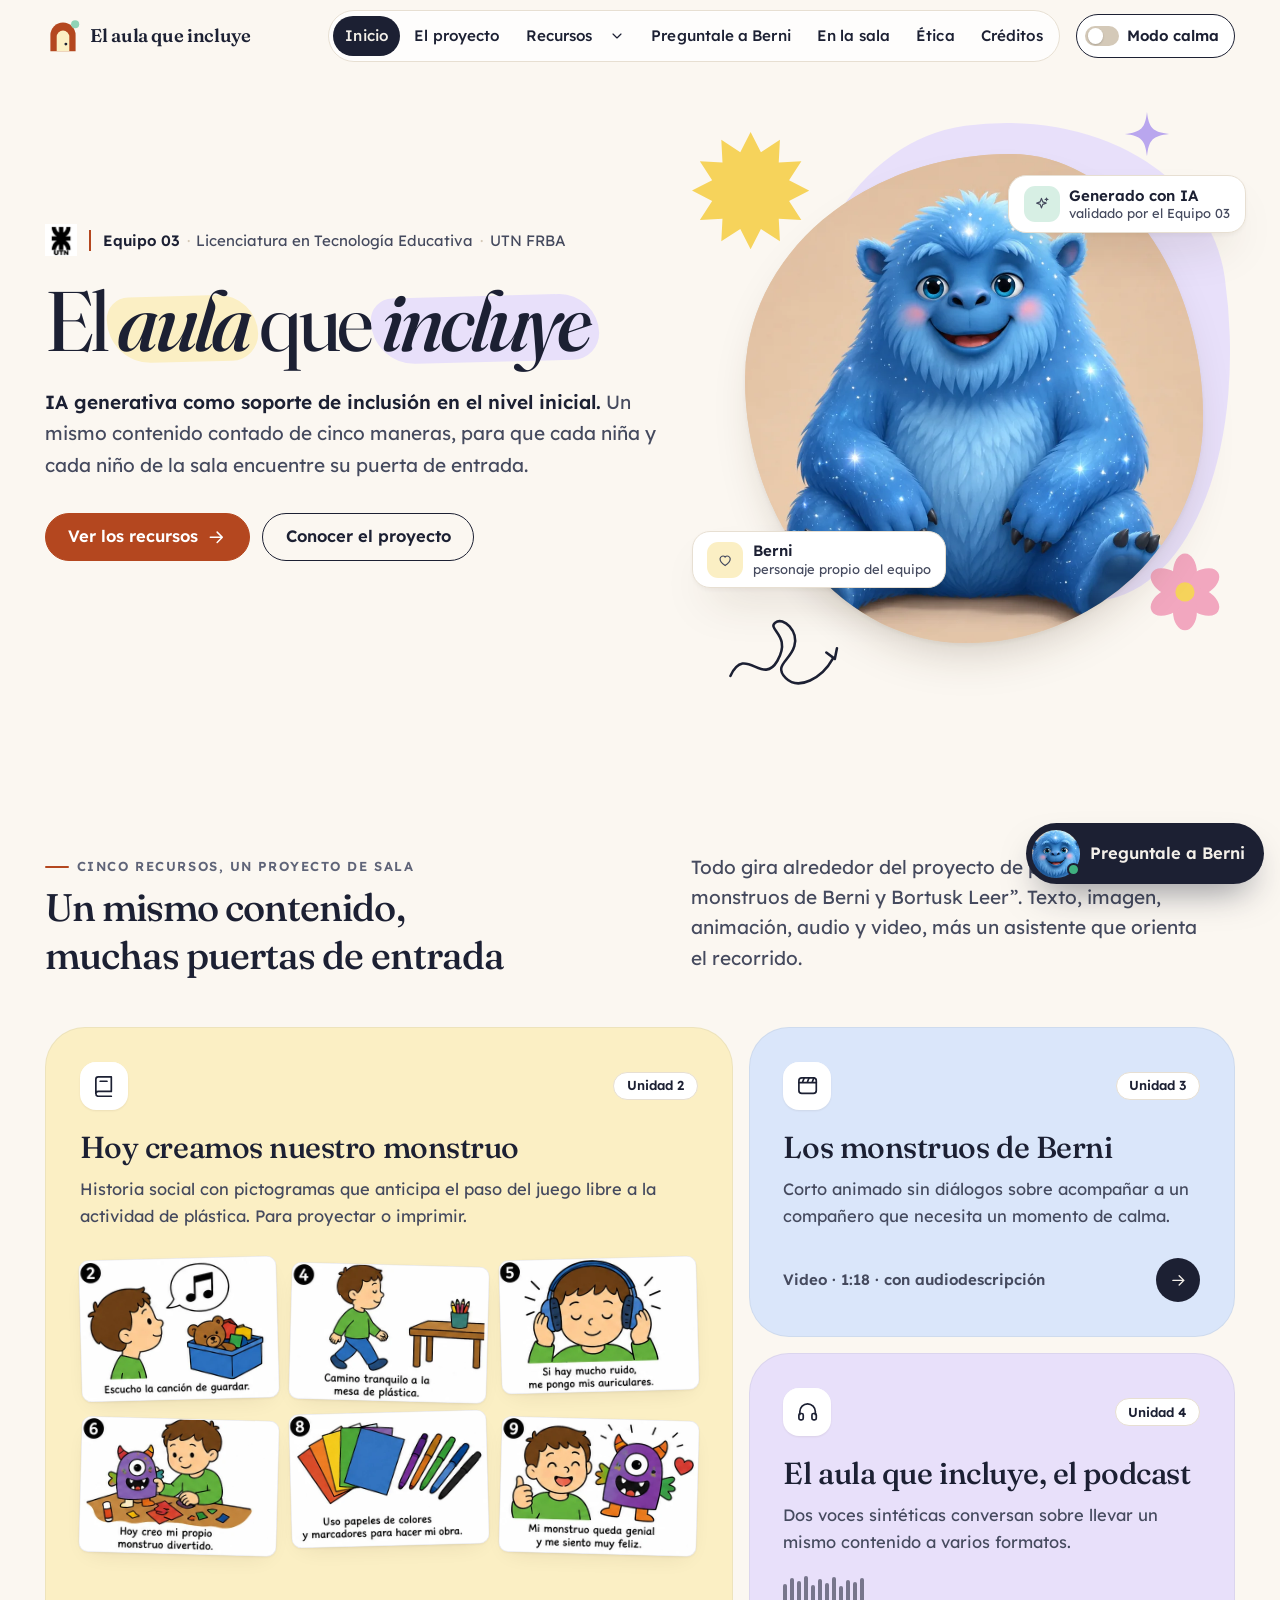
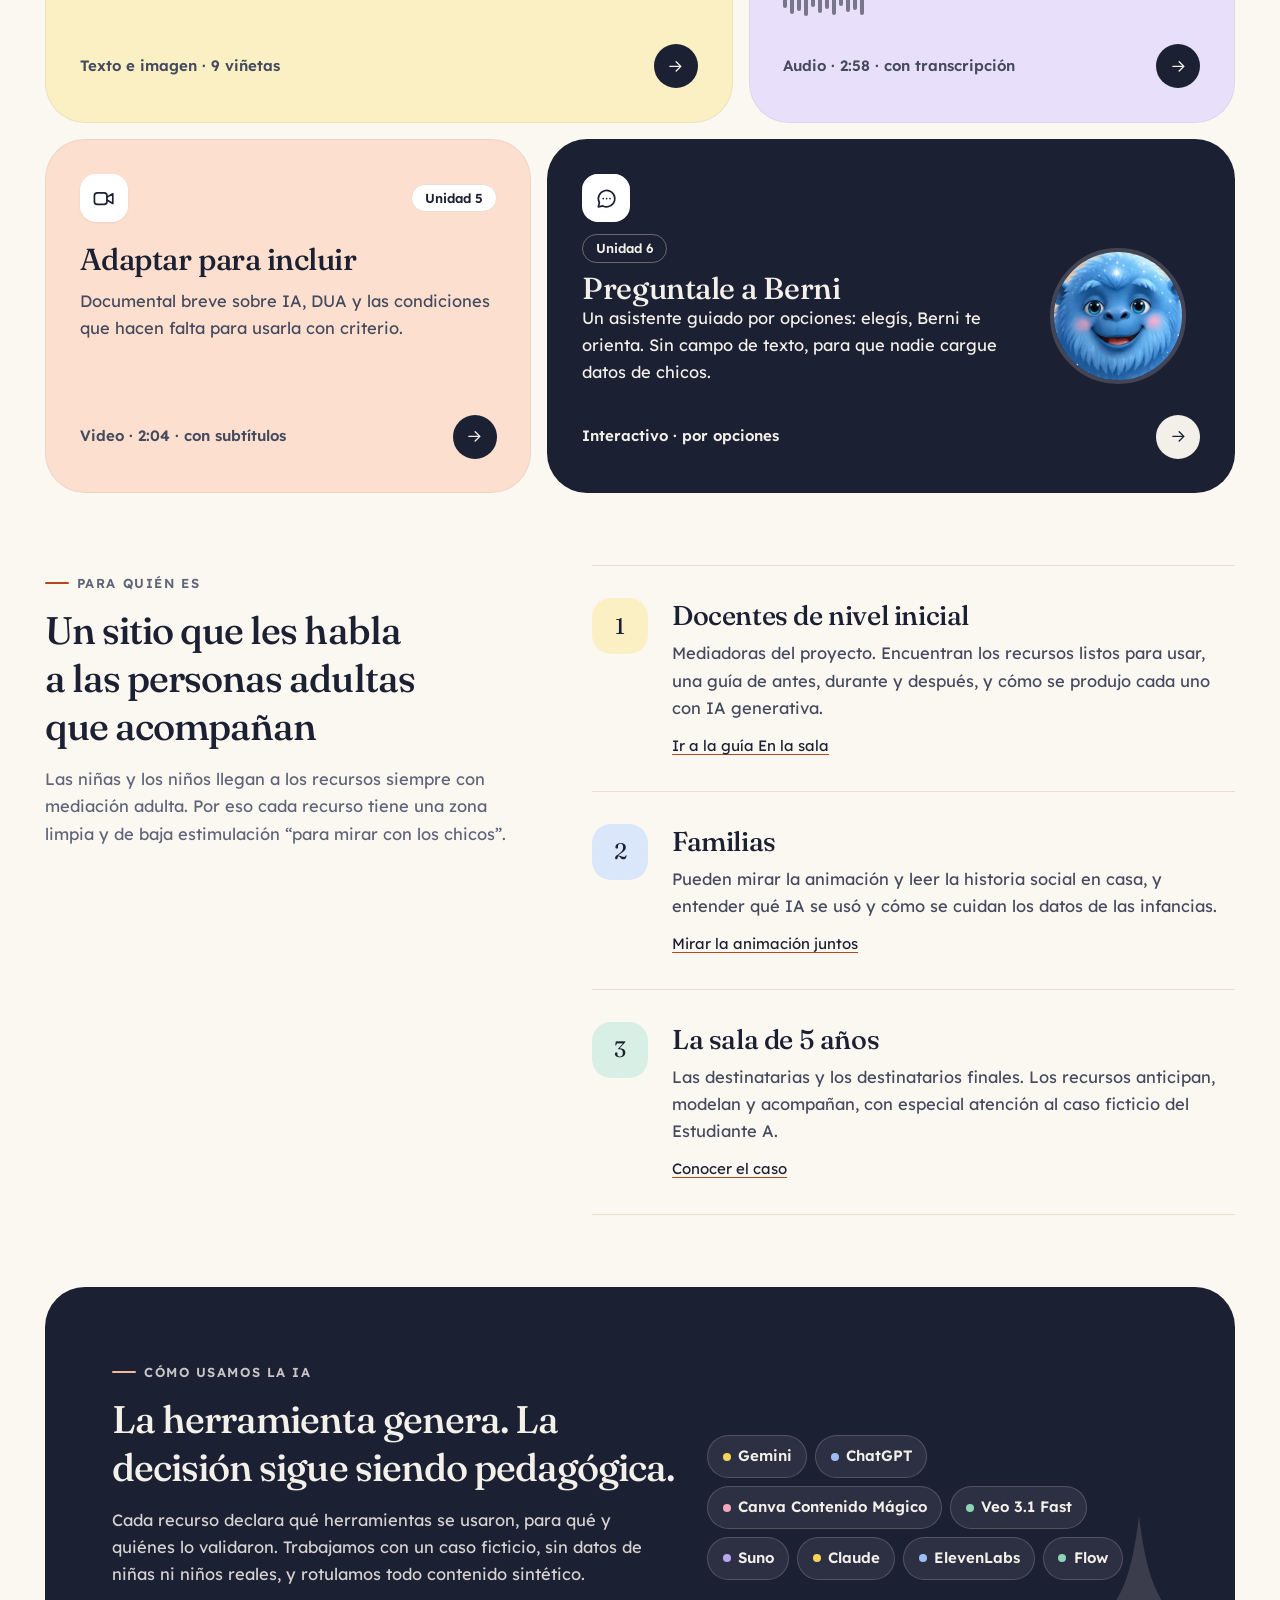
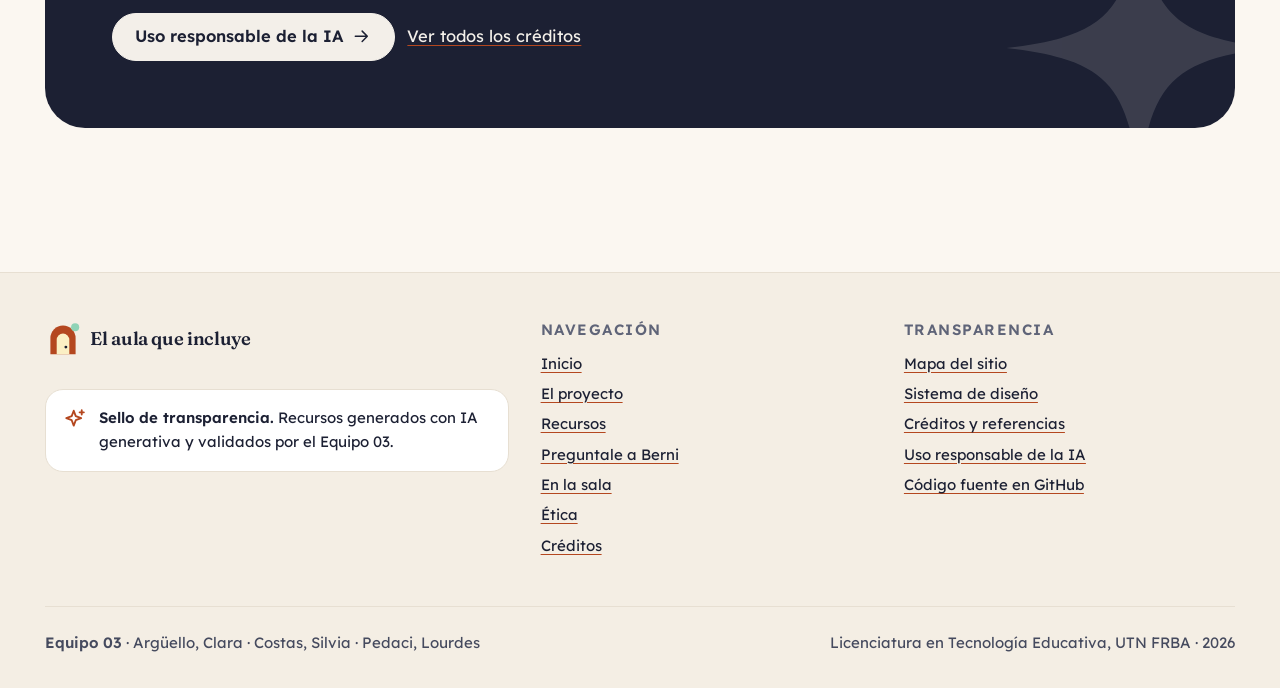
==== index.html @ 063b063f "Textos a todo el ancho y hover unificado en Recursos - Quita los anchos máximos de párrafos, encabez" ====
<!doctype html>
<html lang="es-AR" data-root="">
<head>
<meta charset="utf-8">
<meta name="viewport" content="width=device-width, initial-scale=1">
<title>El aula que incluye · IA generativa como soporte de inclusión en el nivel inicial</title>
<meta name="description" content="Recursos accesibles para una sala de 5 años, creados con IA generativa y validados por docentes: historia social con pictogramas, animación, podcast, video y un asistente guiado.">
<link rel="canonical" href="https://lpedaci.github.io/iag-tif/">
<meta name="theme-color" content="#FBF7F1">
<meta property="og:type" content="website">
<meta property="og:locale" content="es_AR">
<meta property="og:site_name" content="El aula que incluye">
<meta property="og:title" content="El aula que incluye · IA generativa como soporte de inclusión en el nivel inicial">
<meta property="og:description" content="Recursos accesibles para una sala de 5 años, creados con IA generativa y validados por docentes: historia social con pictogramas, animación, podcast, video y un asistente guiado.">
<meta property="og:url" content="https://lpedaci.github.io/iag-tif/">
<meta property="og:image" content="https://lpedaci.github.io/iag-tif/assets/img/og/og-el-aula-que-incluye.jpg">
<meta property="og:image:width" content="1200">
<meta property="og:image:height" content="630">
<meta property="og:image:alt" content="Berni, un monstruo azul y peludo con destellos blancos, sentado y sonriendo sobre un fondo beige.">
<meta name="twitter:card" content="summary_large_image">
<link rel="icon" href="favicon.ico" sizes="any">
<link rel="icon" type="image/png" sizes="32x32" href="assets/img/favicon-32.png">
<link rel="apple-touch-icon" href="assets/img/apple-touch-icon.png">
<link rel="preconnect" href="https://fonts.googleapis.com">
<link rel="preconnect" href="https://fonts.gstatic.com" crossorigin>
<link rel="stylesheet" href="https://fonts.googleapis.com/css2?family=Lexend:wght@300..700&amp;family=Fraunces:ital,opsz,wght@0,9..144,300..700;1,9..144,300..700&amp;display=swap">
<link rel="stylesheet" href="assets/css/tokens.css?v=20261027m">
<link rel="stylesheet" href="assets/css/base.css?v=20261027m">
<link rel="stylesheet" href="assets/css/components.css?v=20261027m">
<script src="assets/js/calma.js?v=20261027m"></script>
<script src="assets/js/main.js?v=20261027m" defer></script>

<script src="assets/js/chatbot.js?v=20261027m" defer></script>
</head>
<body>
<svg xmlns="http://www.w3.org/2000/svg" style="display:none" aria-hidden="true"><symbol id="i-arrow" viewBox="0 0 24 24"><path d="M5 12h14M13 6l6 6-6 6"/></symbol><symbol id="i-arrow-left" viewBox="0 0 24 24"><path d="M19 12H5M11 6l-6 6 6 6"/></symbol><symbol id="i-chevron" viewBox="0 0 24 24"><path d="M6 9l6 6 6-6"/></symbol><symbol id="i-menu" viewBox="0 0 24 24"><path d="M4 7h16M4 12h16M4 17h10"/></symbol><symbol id="i-close" viewBox="0 0 24 24"><path d="M6 6l12 12M18 6L6 18"/></symbol><symbol id="i-book" viewBox="0 0 24 24"><path d="M4 5.5A2.5 2.5 0 0 1 6.5 3H20v15H6.5A2.5 2.5 0 0 0 4 20.5zM4 20.5A2.5 2.5 0 0 0 6.5 23H20M8.5 7.5h7"/></symbol><symbol id="i-film" viewBox="0 0 24 24"><rect x="3" y="4" width="18" height="16" rx="3"/><path d="M3 9h18M8.5 4l-2 5M13.5 4l-2 5M18.5 4l-2 5"/></symbol><symbol id="i-headphones" viewBox="0 0 24 24"><path d="M4 15v-3a8 8 0 0 1 16 0v3"/><rect x="3" y="14" width="4.5" height="6.5" rx="1.6"/><rect x="16.5" y="14" width="4.5" height="6.5" rx="1.6"/></symbol><symbol id="i-video" viewBox="0 0 24 24"><rect x="2.5" y="6" width="13" height="12" rx="3"/><path d="M15.5 10.5l6-3.5v10l-6-3.5"/></symbol><symbol id="i-chat" viewBox="0 0 24 24"><path d="M20.5 12a8.5 8.5 0 0 1-12.3 7.6L3.5 20.5l1-4.4A8.5 8.5 0 1 1 20.5 12z"/><path d="M8.5 12h.01M12 12h.01M15.5 12h.01"/></symbol><symbol id="i-sparkle" viewBox="0 0 24 24"><path d="M11 3.5l1.9 5.1 5.1 1.9-5.1 1.9L11 17.5l-1.9-5.1L4 10.5l5.1-1.9zM18.5 3v4M16.5 5h4"/></symbol><symbol id="i-leaf" viewBox="0 0 24 24"><path d="M5 19.5C5 11 10 5 20 4.5c0 10-6 15-14.5 15"/><path d="M5 19.5l7.5-7.5"/></symbol><symbol id="i-print" viewBox="0 0 24 24"><path d="M7 9V3.5h10V9"/><rect x="3" y="9" width="18" height="8" rx="2"/><path d="M7 14h10v6.5H7z"/></symbol><symbol id="i-download" viewBox="0 0 24 24"><path d="M12 3.5v11.5M7 10l5 5 5-5M4.5 20.5h15"/></symbol><symbol id="i-play" viewBox="0 0 24 24"><path d="M8 5.5v13l11-6.5z" fill="currentColor" stroke="none"/></symbol><symbol id="i-external" viewBox="0 0 24 24"><path d="M14 4h6v6M20 4l-9 9M18 14v5a1 1 0 0 1-1 1H5a1 1 0 0 1-1-1V7a1 1 0 0 1 1-1h5"/></symbol><symbol id="i-plus" viewBox="0 0 24 24"><path d="M12 5v14M5 12h14"/></symbol><symbol id="i-check" viewBox="0 0 24 24"><path d="M5 12.5l4.5 4.5L19 7"/></symbol><symbol id="i-users" viewBox="0 0 24 24"><circle cx="9" cy="8" r="3.2"/><path d="M3 19.5c.8-3.4 3.2-5 6-5s5.2 1.6 6 5"/><circle cx="17" cy="9" r="2.4"/><path d="M16.5 14c2.3 0 3.9 1.3 4.5 4"/></symbol><symbol id="i-eye" viewBox="0 0 24 24"><path d="M2.5 12S6 5.5 12 5.5 21.5 12 21.5 12 18 18.5 12 18.5 2.5 12 2.5 12z"/><circle cx="12" cy="12" r="3"/></symbol><symbol id="i-shield" viewBox="0 0 24 24"><path d="M12 3l7.5 3v5.5c0 4.5-3.2 8.3-7.5 9.5-4.3-1.2-7.5-5-7.5-9.5V6z"/><path d="M9 12l2 2 4-4"/></symbol><symbol id="i-scale" viewBox="0 0 24 24"><path d="M12 4v16M7 20h10M5 7h14M5 7l-2.5 6a2.5 2.5 0 0 0 5 0zM19 7l-2.5 6a2.5 2.5 0 0 0 5 0z"/></symbol><symbol id="i-lock" viewBox="0 0 24 24"><rect x="5" y="11" width="14" height="9.5" rx="2.5"/><path d="M8 11V8a4 4 0 0 1 8 0v3"/></symbol><symbol id="i-map" viewBox="0 0 24 24"><path d="M9 4L3 6.5V20l6-2.5 6 2.5 6-2.5V4l-6 2.5zM9 4v13.5M15 6.5V20"/></symbol><symbol id="i-heart" viewBox="0 0 24 24"><path d="M12 20s-7.5-4.6-7.5-10A4.3 4.3 0 0 1 12 7.4 4.3 4.3 0 0 1 19.5 10C19.5 15.4 12 20 12 20z"/></symbol><symbol id="i-info" viewBox="0 0 24 24"><circle cx="12" cy="12" r="9"/><path d="M12 11v5.5M12 7.5h.01"/></symbol><symbol id="i-clock" viewBox="0 0 24 24"><circle cx="12" cy="12" r="9"/><path d="M12 7v5l3 2"/></symbol><symbol id="i-grid" viewBox="0 0 24 24"><rect x="4" y="4" width="6.5" height="6.5" rx="1.5"/><rect x="13.5" y="4" width="6.5" height="6.5" rx="1.5"/><rect x="4" y="13.5" width="6.5" height="6.5" rx="1.5"/><rect x="13.5" y="13.5" width="6.5" height="6.5" rx="1.5"/></symbol><symbol id="i-slides" viewBox="0 0 24 24"><rect x="6" y="4.5" width="12" height="15" rx="2"/><path d="M2.5 8v8M21.5 8v8"/></symbol><symbol id="i-home" viewBox="0 0 24 24"><path d="M4 11l8-7 8 7v9H15v-6H9v6H4z"/></symbol><symbol id="i-blocks" viewBox="0 0 24 24"><rect x="3.5" y="12" width="7.5" height="8.5" rx="1.5"/><rect x="13" y="12" width="7.5" height="8.5" rx="1.5"/><rect x="8.25" y="3.5" width="7.5" height="8.5" rx="1.5"/></symbol><symbol id="i-scale-balance" viewBox="0 0 24 24"><path d="M3 12h18"/></symbol><symbol id="i-compass" viewBox="0 0 24 24"><circle cx="12" cy="12" r="9"/><path d="M15.5 8.5l-2 5-5 2 2-5z"/></symbol></svg>
<a class="skip-link" href="#contenido">Saltar al contenido</a>
<header class="site-header">
  <div class="wrap site-header__inner">
    <a class="brand" href="index.html" aria-current="page"><svg class="brand__mark" viewBox="0 0 40 40" aria-hidden="true" focusable="false"><path d="M6 37V19a14 14 0 0 1 28 0v18z" fill="var(--c-accent)"/><path d="M13 37V21a7 7 0 0 1 14 0v16z" fill="var(--t-butter)"/><circle cx="23.2" cy="29" r="1.6" fill="var(--c-ink)"/><circle cx="33.5" cy="7" r="4.5" fill="var(--d-mint)"/></svg><span class="brand__text">El aula que incluye</span></a>
    <nav class="nav" aria-label="Principal"><ul class="nav__list"><li><a class="nav__link" href="index.html" aria-current="page">Inicio</a></li><li><a class="nav__link" href="proyecto.html">El proyecto</a></li><li class="nav__has-sub"><div class="nav__pair"><a class="nav__link" href="recursos/index.html">Recursos</a><button class="nav__link nav__sub-btn" type="button" aria-expanded="false" aria-controls="submenu-recursos" data-submenu-toggle><span class="visually-hidden">Mostrar recursos</span><svg class="icon" aria-hidden="true" focusable="false"><use href="#i-chevron"/></svg></button></div><ul class="submenu" id="submenu-recursos" hidden><li><a href="recursos/historia-social.html"><span class="submenu__ico" style="--tint:var(--t-butter)"><svg class="icon" aria-hidden="true" focusable="false"><use href="#i-book"/></svg></span><span>Historia social<small>Unidad 2 · Texto e imagen</small></span></a></li><li><a href="recursos/animacion.html"><span class="submenu__ico" style="--tint:var(--t-sky)"><svg class="icon" aria-hidden="true" focusable="false"><use href="#i-film"/></svg></span><span>Animación<small>Unidad 3 · Video</small></span></a></li><li><a href="recursos/podcast.html"><span class="submenu__ico" style="--tint:var(--t-lav)"><svg class="icon" aria-hidden="true" focusable="false"><use href="#i-headphones"/></svg></span><span>Podcast<small>Unidad 4 · Audio</small></span></a></li><li><a href="recursos/video.html"><span class="submenu__ico" style="--tint:var(--t-peach)"><svg class="icon" aria-hidden="true" focusable="false"><use href="#i-video"/></svg></span><span>Video<small>Unidad 5 · Video</small></span></a></li><li class="submenu__all"><a href="recursos/index.html"><span class="submenu__ico"><svg class="icon" aria-hidden="true" focusable="false"><use href="#i-grid"/></svg></span><span>Ver todos los recursos<small>Con filtro por formato</small></span></a></li></ul></li><li><a class="nav__link" href="asistente.html">Preguntale a Berni</a></li><li><a class="nav__link" href="en-la-sala.html">En la sala</a></li><li><a class="nav__link" href="etica.html">Ética</a></li><li><a class="nav__link" href="creditos.html">Créditos</a></li></ul></nav>
    <div class="header-tools">
      <button class="calma-toggle" type="button" aria-pressed="false" data-calma-toggle><span class="calma-toggle__dot" aria-hidden="true"></span><span class="calma-toggle__label">Modo calma</span><span class="calma-toggle__label-short">Calma</span></button>
      <button class="menu-toggle" type="button" aria-expanded="false" aria-controls="menu-mobile" data-menu-open><span class="visually-hidden">Abrir menú</span><svg class="icon" aria-hidden="true" focusable="false"><use href="#i-menu"/></svg></button>
      <a class="menu-nojs" href="#navegacion-pie">Menú</a>
    </div>
  </div>
  <p class="visually-hidden" id="calma-aviso" aria-live="polite"></p>
</header>
  <div class="mobile-menu" id="menu-mobile" role="dialog" aria-modal="true" aria-label="Menú del sitio" hidden>
    <div class="mobile-menu__top">
      <a class="brand" href="index.html"><svg class="brand__mark" viewBox="0 0 40 40" aria-hidden="true" focusable="false"><path d="M6 37V19a14 14 0 0 1 28 0v18z" fill="var(--c-accent)"/><path d="M13 37V21a7 7 0 0 1 14 0v16z" fill="var(--t-butter)"/><circle cx="23.2" cy="29" r="1.6" fill="var(--c-ink)"/><circle cx="33.5" cy="7" r="4.5" fill="var(--d-mint)"/></svg><span class="brand__text">El aula que incluye</span></a>
      <button class="menu-toggle" type="button" data-menu-close><span class="visually-hidden">Cerrar menú</span><svg class="icon" aria-hidden="true" focusable="false"><use href="#i-close"/></svg></button>
    </div>
    <nav aria-label="Principal, versión mobile"><ul class="mobile-menu__list"><li><a href="index.html" aria-current="page">Inicio<svg class="icon" aria-hidden="true" focusable="false"><use href="#i-arrow"/></svg></a></li><li><a href="proyecto.html">El proyecto<svg class="icon" aria-hidden="true" focusable="false"><use href="#i-arrow"/></svg></a></li><li><a href="recursos/index.html">Recursos<svg class="icon" aria-hidden="true" focusable="false"><use href="#i-arrow"/></svg></a><ul class="mobile-menu__sub"><li><a href="recursos/historia-social.html">Historia social</a></li><li><a href="recursos/animacion.html">Animación</a></li><li><a href="recursos/podcast.html">Podcast</a></li><li><a href="recursos/video.html">Video</a></li></ul></li><li><a href="asistente.html">Preguntale a Berni<svg class="icon" aria-hidden="true" focusable="false"><use href="#i-arrow"/></svg></a></li><li><a href="en-la-sala.html">En la sala<svg class="icon" aria-hidden="true" focusable="false"><use href="#i-arrow"/></svg></a></li><li><a href="etica.html">Ética<svg class="icon" aria-hidden="true" focusable="false"><use href="#i-arrow"/></svg></a></li><li><a href="creditos.html">Créditos<svg class="icon" aria-hidden="true" focusable="false"><use href="#i-arrow"/></svg></a></li><li><a href="mapa-del-sitio.html">Mapa del sitio<svg class="icon" aria-hidden="true" focusable="false"><use href="#i-arrow"/></svg></a></li></ul></nav>
    <div class="mobile-menu__foot"><button class="calma-toggle" type="button" aria-pressed="false" data-calma-toggle><span class="calma-toggle__dot" aria-hidden="true"></span><span class="calma-toggle__label">Modo calma</span><span class="calma-toggle__label-short">Calma</span></button></div>
  </div>
<main id="contenido" tabindex="-1">
<section class="hero" aria-labelledby="hero-titulo">
  <div class="wrap hero__grid">
    <div>
      <p class="hero__kicker rise"><img src="assets/img/logos/utn-logo.png" width="32" height="32" alt="" class="hero__kicker-logo"><span><strong>Equipo 03</strong><span class="hero__kicker-sep" aria-hidden="true">·</span>Licenciatura en Tecnología Educativa<span class="hero__kicker-sep" aria-hidden="true">·</span>UTN FRBA</span></p>
      <h1 id="hero-titulo" class="rise" style="--i:1">El <span class="hl hl--butter">aula</span> que <span class="hl">incluye</span></h1>
      <p class="hero__lead rise" style="--i:2"><strong>IA generativa como soporte de inclusión en el nivel inicial.</strong> Un mismo contenido contado de cinco maneras, para que cada niña y cada niño de la sala encuentre su puerta de entrada.</p>
      <div class="btn-row rise" style="--i:3">
        <a class="btn btn--primary" href="recursos/index.html">Ver los recursos<svg class="icon" aria-hidden="true" focusable="false"><use href="#i-arrow"/></svg></a>
        <a class="btn btn--ghost" href="proyecto.html">Conocer el proyecto</a>
      </div>
    </div>
    <div class="hero__visual rise" style="--i:2">
      <div class="hero__backblob deco" aria-hidden="true"></div>
      <div class="deco deco--float" style="left:-2%;top:2%;width:22%;--x:0" aria-hidden="true"><svg viewBox="0 0 100 100"><polygon points="50.0,0.0 58.8,17.2 75.0,6.7 74.0,26.0 93.3,25.0 82.8,41.2 100.0,50.0 82.8,58.8 93.3,75.0 74.0,74.0 75.0,93.3 58.8,82.8 50.0,100.0 41.2,82.8 25.0,93.3 26.0,74.0 6.7,75.0 17.2,58.8 0.0,50.0 17.2,41.2 6.7,25.0 26.0,26.0 25.0,6.7 41.2,17.2" fill="var(--d-star)" stroke-linejoin="round"/></svg></div>
      <div class="deco deco--spin" style="right:2%;bottom:6%;width:15%" aria-hidden="true"><svg viewBox="0 0 100 100"><ellipse cx="50" cy="26" rx="15" ry="24" fill="var(--d-flower)" transform="rotate(0 50 50)"/><ellipse cx="50" cy="26" rx="15" ry="24" fill="var(--d-flower)" transform="rotate(60 50 50)"/><ellipse cx="50" cy="26" rx="15" ry="24" fill="var(--d-flower)" transform="rotate(120 50 50)"/><ellipse cx="50" cy="26" rx="15" ry="24" fill="var(--d-flower)" transform="rotate(180 50 50)"/><ellipse cx="50" cy="26" rx="15" ry="24" fill="var(--d-flower)" transform="rotate(240 50 50)"/><ellipse cx="50" cy="26" rx="15" ry="24" fill="var(--d-flower)" transform="rotate(300 50 50)"/><circle cx="50" cy="50" r="12" fill="var(--d-star)"/></svg></div>
      <div class="deco deco--float-slow" style="right:12%;top:-2%;width:9%" aria-hidden="true"><svg viewBox="0 0 100 100"><path d="M50 4 C54 38 62 46 96 50 C62 54 54 62 50 96 C46 62 38 54 4 50 C38 46 46 38 50 4Z" fill="var(--d-lav)"/></svg></div>
      <div class="deco deco--float-slow" style="left:4%;bottom:-6%;width:24%" aria-hidden="true"><svg viewBox="0 0 120 80" fill="none" stroke="var(--c-ink)" stroke-width="2.4" stroke-linecap="round" stroke-linejoin="round"><path d="M6 60c14-30 30 10 44-14s-10-30-2-36 22 8 18 22-20 18-8 30 34 0 44-18"/><path d="M96 38l8 6 2-10"/></svg></div>
      <div class="hero__blob">
        <img src="assets/img/berni/berni-900.webp" width="900" height="900" alt="Berni, un monstruo azul y peludo con destellos blancos, sentado y sonriendo." fetchpriority="high">
      </div>
      <div class="hero__tag hero__tag--a"><span class="hero__tag-ico"><svg class="icon" aria-hidden="true" focusable="false"><use href="#i-heart"/></svg></span><span><strong>Berni</strong>personaje propio del equipo</span></div>
      <div class="hero__tag hero__tag--b"><span class="hero__tag-ico" style="background:var(--t-mint)"><svg class="icon" aria-hidden="true" focusable="false"><use href="#i-sparkle"/></svg></span><span><strong>Generado con IA</strong>validado por el Equipo 03</span></div>
    </div>
  </div>
</section>

<section class="section" aria-labelledby="puertas-titulo">
  <div class="wrap">
    <div class="section-head section-head--split">
      <div>
        <p class="eyebrow">Cinco recursos, un proyecto de sala</p>
        <h2 id="puertas-titulo">Un mismo contenido, muchas puertas de entrada</h2>
      </div>
      <p class="lead">Todo gira alrededor del proyecto de plástica “Los monstruos de Berni y Bortusk Leer”. Texto, imagen, animación, audio y video, más un asistente que orienta el recorrido.</p>
    </div>

    <div class="bento">
      <article class="rcard rcard--historia reveal">
        <div class="rcard__top"><span class="rcard__ico"><svg class="icon" aria-hidden="true" focusable="false"><use href="#i-book"/></svg></span><span class="chip">Unidad 2</span></div>
        <h3><a href="recursos/historia-social.html">Hoy creamos nuestro monstruo</a></h3>
        <p>Historia social con pictogramas que anticipa el paso del juego libre a la actividad de plástica. Para proyectar o imprimir.</p>
        <div class="rcard__pictos" aria-hidden="true">
          <img src="assets/img/historia-social/02.webp" width="436" height="298" alt="" loading="lazy">
          <img src="assets/img/historia-social/04.webp" width="436" height="298" alt="" loading="lazy">
          <img src="assets/img/historia-social/05.webp" width="436" height="298" alt="" loading="lazy">
          <img src="assets/img/historia-social/06.webp" width="436" height="298" alt="" loading="lazy">
          <img src="assets/img/historia-social/08.webp" width="436" height="298" alt="" loading="lazy">
          <img src="assets/img/historia-social/09.webp" width="436" height="298" alt="" loading="lazy">
        </div>
        <div class="rcard__meta"><span>Texto e imagen · 9 viñetas</span><span class="rcard__go"><svg class="icon" aria-hidden="true" focusable="false"><use href="#i-arrow"/></svg></span></div>
      </article>

      <article class="rcard rcard--animacion reveal" style="--i:1">
        <div class="rcard__top"><span class="rcard__ico"><svg class="icon" aria-hidden="true" focusable="false"><use href="#i-film"/></svg></span><span class="chip">Unidad 3</span></div>
        <h3><a href="recursos/animacion.html">Los monstruos de Berni</a></h3>
        <p>Corto animado sin diálogos sobre acompañar a un compañero que necesita un momento de calma.</p>
        <div class="rcard__meta"><span>Video · 1:18 · con audiodescripción</span><span class="rcard__go"><svg class="icon" aria-hidden="true" focusable="false"><use href="#i-arrow"/></svg></span></div>
      </article>

      <article class="rcard rcard--podcast reveal" style="--i:2">
        <div class="rcard__top"><span class="rcard__ico"><svg class="icon" aria-hidden="true" focusable="false"><use href="#i-headphones"/></svg></span><span class="chip">Unidad 4</span></div>
        <h3><a href="recursos/podcast.html">El aula que incluye, el podcast</a></h3>
        <p>Dos voces sintéticas conversan sobre llevar un mismo contenido a varios formatos.</p>
        <div class="rcard__wave" aria-hidden="true"><span style="--i:0;--h:40"></span><span style="--i:1;--h:70"></span><span style="--i:2;--h:55"></span><span style="--i:3;--h:80"></span><span style="--i:4;--h:35"></span><span style="--i:5;--h:65"></span><span style="--i:6;--h:45"></span><span style="--i:7;--h:75"></span><span style="--i:8;--h:30"></span><span style="--i:9;--h:60"></span><span style="--i:10;--h:50"></span><span style="--i:11;--h:72"></span></div>
        <div class="rcard__meta"><span>Audio · 2:58 · con transcripción</span><span class="rcard__go"><svg class="icon" aria-hidden="true" focusable="false"><use href="#i-arrow"/></svg></span></div>
      </article>

      <article class="rcard rcard--video reveal">
        <div class="rcard__top"><span class="rcard__ico"><svg class="icon" aria-hidden="true" focusable="false"><use href="#i-video"/></svg></span><span class="chip">Unidad 5</span></div>
        <h3><a href="recursos/video.html">Adaptar para incluir</a></h3>
        <p>Documental breve sobre IA, DUA y las condiciones que hacen falta para usarla con criterio.</p>
        <div class="rcard__meta"><span>Video · 2:04 · con subtítulos</span><span class="rcard__go"><svg class="icon" aria-hidden="true" focusable="false"><use href="#i-arrow"/></svg></span></div>
      </article>

      <article class="rcard rcard--asistente reveal" style="--i:1">
        <img class="rcard__avatar" src="assets/img/berni/berni-avatar.webp" width="160" height="160" alt="" loading="lazy">
        <div class="rcard__top"><span class="rcard__ico" style="color:var(--c-ink)"><svg class="icon" aria-hidden="true" focusable="false"><use href="#i-chat"/></svg></span></div>
        <div class="rcard__body">
          <span class="chip">Unidad 6</span>
          <h3><a href="asistente.html">Preguntale a Berni</a></h3>
          <p>Un asistente guiado por opciones: elegís, Berni te orienta. Sin campo de texto, para que nadie cargue datos de chicos.</p>
        </div>
        <div class="rcard__meta"><span>Interactivo · por opciones</span><span class="rcard__go"><svg class="icon" aria-hidden="true" focusable="false"><use href="#i-arrow"/></svg></span></div>
      </article>
    </div>
  </div>
</section>

<section class="section" aria-labelledby="quien-titulo">
  <div class="wrap audience">
    <div class="audience__head">
      <p class="eyebrow">Para quién es</p>
      <h2 id="quien-titulo">Un sitio que les habla a las personas adultas que acompañan</h2>
      <p class="muted">Las niñas y los niños llegan a los recursos siempre con mediación adulta. Por eso cada recurso tiene una zona limpia y de baja estimulación “para mirar con los chicos”.</p>
    </div>
    <ol class="audience__list">
      <li class="audience__item reveal">
        <span class="audience__num" style="--tint:var(--t-butter)" aria-hidden="true">1</span>
        <div>
          <h3>Docentes de nivel inicial</h3>
          <p>Mediadoras del proyecto. Encuentran los recursos listos para usar, una guía de antes, durante y después, y cómo se produjo cada uno con IA generativa.</p>
          <p class="note"><a href="en-la-sala.html">Ir a la guía En la sala</a></p>
        </div>
      </li>
      <li class="audience__item reveal" style="--i:1">
        <span class="audience__num" style="--tint:var(--t-sky)" aria-hidden="true">2</span>
        <div>
          <h3>Familias</h3>
          <p>Pueden mirar la animación y leer la historia social en casa, y entender qué IA se usó y cómo se cuidan los datos de las infancias.</p>
          <p class="note"><a href="recursos/animacion.html">Mirar la animación juntos</a></p>
        </div>
      </li>
      <li class="audience__item reveal" style="--i:2">
        <span class="audience__num" style="--tint:var(--t-mint)" aria-hidden="true">3</span>
        <div>
          <h3>La sala de 5 años</h3>
          <p>Las destinatarias y los destinatarios finales. Los recursos anticipan, modelan y acompañan, con especial atención al caso ficticio del Estudiante A.</p>
          <p class="note"><a href="proyecto.html#caso">Conocer el caso</a></p>
        </div>
      </li>
    </ol>
  </div>
</section>

<section class="section" aria-labelledby="ia-titulo">
  <div class="wrap">
    <div class="ink-panel reveal">
      <div class="deco deco--spin" style="right:-3rem;bottom:-4rem;width:18rem;opacity:.14" aria-hidden="true"><svg viewBox="0 0 100 100"><path d="M50 4 C54 38 62 46 96 50 C62 54 54 62 50 96 C46 62 38 54 4 50 C38 46 46 38 50 4Z" fill="var(--c-on-ink)"/></svg></div>
      <div>
        <p class="eyebrow">Cómo usamos la IA</p>
        <h2 id="ia-titulo">La herramienta genera. La decisión sigue siendo pedagógica.</h2>
        <p>Cada recurso declara qué herramientas se usaron, para qué y quiénes lo validaron. Trabajamos con un caso ficticio, sin datos de niñas ni niños reales, y rotulamos todo contenido sintético.</p>
        <div class="btn-row" style="margin-top:1.5rem">
          <a class="btn" href="etica.html">Uso responsable de la IA<svg class="icon" aria-hidden="true" focusable="false"><use href="#i-arrow"/></svg></a>
          <a href="creditos.html">Ver todos los créditos</a>
        </div>
      </div>
      <ul class="tool-cloud" aria-label="Herramientas de IA generativa utilizadas">
        <li><span style="--dot:var(--d-star)">Gemini</span></li>
        <li><span style="--dot:var(--d-sky)">ChatGPT</span></li>
        <li><span style="--dot:var(--d-flower)">Canva Contenido Mágico</span></li>
        <li><span style="--dot:var(--d-mint)">Veo 3.1 Fast</span></li>
        <li><span style="--dot:var(--d-lav)">Suno</span></li>
        <li><span style="--dot:var(--d-star)">Claude</span></li>
        <li><span style="--dot:var(--d-sky)">ElevenLabs</span></li>
        <li><span style="--dot:var(--d-mint)">Flow</span></li>
      </ul>
    </div>
  </div>
</section>
</main>
<footer class="site-footer">
  <div class="wrap">
    <div class="site-footer__grid">
      <div>
        <a class="brand" href="index.html"><svg class="brand__mark" viewBox="0 0 40 40" aria-hidden="true" focusable="false"><path d="M6 37V19a14 14 0 0 1 28 0v18z" fill="var(--c-accent)"/><path d="M13 37V21a7 7 0 0 1 14 0v16z" fill="var(--t-butter)"/><circle cx="23.2" cy="29" r="1.6" fill="var(--c-ink)"/><circle cx="33.5" cy="7" r="4.5" fill="var(--d-mint)"/></svg><span class="brand__text">El aula que incluye<small>IA generativa como soporte de inclusión en el nivel inicial</small></span></a>
        <p class="seal" style="margin-top:1.5rem"><svg class="icon" aria-hidden="true" focusable="false"><use href="#i-sparkle"/></svg><span><strong>Sello de transparencia.</strong> Recursos generados con IA generativa y validados por el Equipo 03.</span></p>
      </div>
      <nav aria-labelledby="navegacion-pie"><h2 id="navegacion-pie">Navegación</h2><ul><li><a href="index.html">Inicio</a></li><li><a href="proyecto.html">El proyecto</a></li><li><a href="recursos/index.html">Recursos</a></li><li><a href="asistente.html">Preguntale a Berni</a></li><li><a href="en-la-sala.html">En la sala</a></li><li><a href="etica.html">Ética</a></li><li><a href="creditos.html">Créditos</a></li></ul></nav>
      <nav aria-labelledby="pie-mas"><h2 id="pie-mas">Transparencia</h2><ul>
        <li><a href="mapa-del-sitio.html">Mapa del sitio</a></li>
        <li><a href="sistema-de-diseno.html">Sistema de diseño</a></li>
        <li><a href="creditos.html">Créditos y referencias</a></li>
        <li><a href="etica.html">Uso responsable de la IA</a></li>
        <li><a href="https://github.com/lpedaci/iag-tif">Código fuente en GitHub</a></li>
      </ul></nav>
    </div>
    <div class="site-footer__bottom">
      <p><strong>Equipo 03</strong> · Argüello, Clara · Costas, Silvia · Pedaci, Lourdes</p>
      <p>Licenciatura en Tecnología Educativa, UTN FRBA · 2026</p>
    </div>
  </div>
</footer>
<a class="chat-launcher" href="asistente.html" aria-label="Preguntale a Berni" aria-haspopup="dialog" aria-expanded="false" aria-controls="chat-panel" data-chat-open>
  <span class="chat-launcher__ring"><img src="assets/img/berni/berni-avatar.webp" alt="" width="48" height="48"></span><span class="chat-launcher__text">Preguntale a Berni</span>
</a>
<div class="chat-panel" id="chat-panel" hidden>
  <div class="chat-panel__box" role="dialog" aria-modal="true" aria-labelledby="chat-panel-title">
    <div class="chat" data-chat data-chat-lazy>
  <div class="chat__head">
    <img class="chat__avatar" src="assets/img/berni/berni-avatar.webp" alt="" width="44" height="44">
    <div><p class="chat__title" id="chat-panel-title">Preguntale a Berni</p><p class="chat__status">Asistente guiado por opciones</p></div>
    <button class="btn btn--sm btn--ghost" type="button" data-chat-reset>Reiniciar</button><button class="icon-btn chat-panel__close" type="button" data-chat-close><span class="visually-hidden">Cerrar el asistente</span><svg class="icon" aria-hidden="true" focusable="false"><use href="#i-close"/></svg></button>
  </div>
  <div class="chat__log" role="log" aria-live="polite" aria-labelledby="chat-panel-title" tabindex="0">
    <div class="skeleton" aria-hidden="true"><span></span><span></span><span></span></div>
  </div>
  <div class="chat__foot"><p>Berni responde con textos revisados por el Equipo 03. No hay campo para escribir: así nadie carga datos personales.</p></div>
</div>
  </div>
</div>
</body>
</html>
---- assets/css/tokens.css ----
@charset "UTF-8";
/* ==========================================================================
   Tokens de diseño · El aula que incluye
   Un solo lugar para cambiar paleta, tipografía, espaciado, radios y sombras.
   Contrastes verificados (WCAG 2.1 AA) en README.md, sección "Accesibilidad".
   ========================================================================== */

:root {
  /* Neutros cálidos (una sola familia de grises, tono crema) */
  --c-bg: #FBF7F1;
  --c-bg-deep: #F4EEE4;
  --c-surface: #FFFFFF;
  --c-line: #E7DFD2;
  --c-line-strong: #D4C9B8;

  /* Texto */
  --c-ink: #1C2033;        /* 15,1:1 sobre --c-bg */
  --c-ink-soft: #454A5E;   /* 8,2:1 sobre --c-bg */
  --c-muted: #5F6478;      /* 5,5:1 sobre --c-bg, 4,6:1 sobre tintes */
  --c-on-ink: #F3EFE9;     /* 14,1:1 sobre --c-ink */

  /* Acento único de acción (coral terracota) */
  --c-accent: #B4471F;     /* 5,1:1 sobre --c-bg; texto blanco encima 5,4:1 */
  --c-accent-hover: #963A18;
  --c-accent-soft: #F4B79A;

  /* Azul Berni (solo identidad del personaje y enlaces del asistente) */
  --c-berni: #2F5FC4;      /* 5,5:1 sobre --c-bg */

  /* Tintes pastel por recurso (texto --c-ink encima: más de 12:1) */
  --t-butter: #FBEFC4;     /* Historia social */
  --t-sky: #DAE6FA;        /* Animación */
  --t-lav: #E8E0FA;        /* Podcast */
  --t-peach: #FCDFCF;      /* Video */
  --t-mint: #D7EFE4;       /* Asistente */
  --t-rose: #F7DCE5;

  /* Decoración (formas SVG; no transmiten información) */
  --d-star: #F6D35B;
  --d-flower: #F2A7BF;
  --d-mint: #8FD3B6;
  --d-lav: #B9A6EE;
  --d-sky: #9DBEF2;

  /* Tipografía */
  --f-display: "Fraunces", "Iowan Old Style", "Palatino Linotype", Georgia, serif;
  --f-body: "Lexend", "Segoe UI", system-ui, -apple-system, sans-serif;

  --fs-xs: 0.8125rem;
  --fs-sm: 0.9375rem;
  --fs-base: 1.03rem;
  --fs-lg: 1.1875rem;
  --fs-xl: clamp(1.35rem, 1.1rem + 0.9vw, 1.7rem);
  --fs-2xl: clamp(1.7rem, 1.25rem + 1.6vw, 2.4rem);
  --fs-3xl: clamp(2.2rem, 1.5rem + 2.8vw, 3.5rem);
  --fs-hero: clamp(2.7rem, 1.6rem + 4.6vw, 5.4rem);

  --lh-tight: 1.05;
  --lh-snug: 1.25;
  --lh-body: 1.65;

  /* Espaciado (escala de 4 px) */
  --s-1: 0.25rem;
  --s-2: 0.5rem;
  --s-3: 0.75rem;
  --s-4: 1rem;
  --s-5: 1.5rem;
  --s-6: 2rem;
  --s-7: 3rem;
  --s-8: 4.5rem;
  --s-9: 7rem;
  --gutter: clamp(1rem, 0.4rem + 3vw, 4rem);
  --maxw: 1520px;
  --maxw-text: none;

  /* Radios */
  --r-sm: 0.625rem;
  --r-md: 1.125rem;
  --r-lg: 1.75rem;
  --r-xl: 2.5rem;
  --r-pill: 999px;

  /* Sombras teñidas con el tono del fondo */
  --sh-soft: 0 1px 2px rgba(60, 44, 20, 0.05), 0 8px 24px -12px rgba(60, 44, 20, 0.14);
  --sh-lift: 0 2px 4px rgba(60, 44, 20, 0.05), 0 24px 48px -20px rgba(60, 44, 20, 0.26);
  --sh-inset: inset 0 1px 0 rgba(255, 255, 255, 0.7);

  /* Movimiento */
  --ease-out: cubic-bezier(0.16, 1, 0.3, 1);
  --ease-spring: cubic-bezier(0.34, 1.56, 0.64, 1);
  --dur: 0.35s;

  --focus: 0 0 0 3px var(--c-bg), 0 0 0 6px var(--c-berni);
  --header-h: 4.5rem;
}

/* ==========================================================================
   Modo calma: baja estimulación sensorial
   Paleta desaturada, sin decoración ni movimiento, más interlineado.
   ========================================================================== */
:root[data-calma="on"] {
  --c-bg: #F4F2EE;
  --c-bg-deep: #ECE9E3;
  --c-line: #DEDAD2;
  --c-line-strong: #C9C4BA;
  --c-ink: #23252E;
  --c-ink-soft: #464955;
  --c-muted: #565A66;
  --c-accent: #7E4E3E;      /* 6,2:1 sobre --c-bg; texto blanco encima 6,9:1 */
  --c-accent-hover: #69402F;
  --c-accent-soft: #D9C5BB;
  --c-berni: #3F5A8C;

  --t-butter: #EEEADF;
  --t-sky: #E4E8EE;
  --t-lav: #E7E4ED;
  --t-peach: #EEE6E1;
  --t-mint: #E2EAE6;
  --t-rose: #EDE4E7;

  --lh-body: 1.85;
  --sh-soft: 0 1px 2px rgba(30, 30, 30, 0.04);
  --sh-lift: 0 1px 2px rgba(30, 30, 30, 0.06);
  --dur: 0s;
}
---- assets/css/base.css ----
@charset "UTF-8";
/* ==========================================================================
   Base: reset, tipografía, layout, utilidades
   ========================================================================== */

*, *::before, *::after { box-sizing: border-box; }

/* El atributo hidden siempre gana sobre cualquier display de componente */
[hidden] { display: none !important; }

html {
  -webkit-text-size-adjust: 100%;
  text-size-adjust: 100%;
  scroll-behavior: smooth;
  scroll-padding-top: calc(var(--header-h) + 1rem);
}

body {
  margin: 0;
  min-height: 100dvh;
  display: flex;
  flex-direction: column;
  background: var(--c-bg);
  color: var(--c-ink);
  font-family: var(--f-body);
  font-size: var(--fs-base);
  line-height: var(--lh-body);
  overflow-x: clip;
  -webkit-font-smoothing: antialiased;
  text-rendering: optimizeLegibility;
}

main { flex: 1 0 auto; display: block; }

img, svg, video, iframe { display: block; max-width: 100%; }
img { height: auto; }

h1, h2, h3, h4 {
  font-family: var(--f-display);
  font-weight: 500;
  line-height: var(--lh-snug);
  letter-spacing: -0.015em;
  margin: 0 0 var(--s-4);
  color: var(--c-ink);
  font-optical-sizing: auto;
  text-wrap: balance;
}
h1 { font-size: var(--fs-3xl); line-height: var(--lh-tight); letter-spacing: -0.03em; }
h2 { font-size: var(--fs-2xl); letter-spacing: -0.025em; }
h3 { font-size: var(--fs-xl); }
h4 { font-size: var(--fs-lg); font-family: var(--f-body); font-weight: 600; letter-spacing: 0; }

p, ul, ol, dl, blockquote, figure, table { margin: 0 0 var(--s-4); }
p { max-width: var(--maxw-text); text-wrap: pretty; }
li + li { margin-top: var(--s-2); }
strong { font-weight: 600; }
em { font-style: italic; }

a {
  color: var(--c-ink);
  text-decoration-line: underline;
  text-decoration-color: var(--c-accent);
  text-decoration-thickness: 0.09em;
  text-underline-offset: 0.2em;
  transition: color var(--dur) var(--ease-out), text-decoration-color var(--dur) var(--ease-out);
}
a:hover { color: var(--c-accent); }

:focus-visible { outline: none; box-shadow: var(--focus); border-radius: 6px; }

button { font: inherit; color: inherit; cursor: pointer; }

hr { border: 0; border-top: 1px solid var(--c-line); margin: var(--s-7) 0; }

abbr[title] { text-decoration: underline dotted; text-underline-offset: 0.2em; }

::selection { background: var(--c-accent-soft); color: var(--c-ink); }

/* ---------- Layout ---------- */
.wrap {
  width: 100%;
  max-width: var(--maxw);
  margin-inline: auto;
  padding-inline: var(--gutter);
}
.wrap--narrow { max-width: 920px; }

.section { padding-block: var(--s-8); }
.section--tight { padding-block: var(--s-7); }
.section + .section { padding-top: 0; }

.stack > * + * { margin-top: var(--s-4); }

.eyebrow {
  display: inline-flex;
  align-items: center;
  gap: var(--s-2);
  font-size: var(--fs-xs);
  font-weight: 600;
  letter-spacing: 0.12em;
  text-transform: uppercase;
  color: var(--c-muted);
  margin-bottom: var(--s-3);
}
.eyebrow::before {
  content: "";
  width: 1.5rem;
  height: 2px;
  border-radius: 2px;
  background: var(--c-accent);
}

.lead {
  font-size: var(--fs-lg);
  color: var(--c-ink-soft);
  line-height: 1.6;
}

.muted { color: var(--c-muted); }
.small { font-size: var(--fs-sm); }

.section-head {
  display: grid;
  gap: var(--s-4);
  margin-bottom: var(--s-7);
}
@media (min-width: 900px) {
  .section-head--split {
    grid-template-columns: 1.1fr 1fr;
    align-items: end;
    gap: var(--s-7);
  }
  .section-head--split p { margin-bottom: 0.35rem; }
}
.section-head h2 { margin-bottom: 0; }

/* ---------- Utilidades de accesibilidad ---------- */
.visually-hidden {
  position: absolute !important;
  width: 1px; height: 1px;
  padding: 0; margin: -1px;
  overflow: hidden;
  clip: rect(0 0 0 0);
  white-space: nowrap;
  border: 0;
}

.skip-link {
  position: absolute;
  left: var(--s-4);
  top: -100px;
  z-index: 100;
  padding: var(--s-3) var(--s-4);
  background: var(--c-ink);
  color: var(--c-on-ink);
  border-radius: var(--r-sm);
  font-weight: 600;
  text-decoration: none;
}
.skip-link:focus { top: var(--s-3); color: var(--c-on-ink); }

.icon {
  width: 1.25em;
  height: 1.25em;
  flex: none;
  fill: none;
  stroke: currentColor;
  stroke-width: 1.75;
  stroke-linecap: round;
  stroke-linejoin: round;
}
.icon--fill { fill: currentColor; stroke: none; }

/* ---------- Marcador de contenido pendiente ---------- */
.pendiente {
  display: inline-block;
  padding: 0.15em 0.5em;
  border: 2px dashed var(--c-accent);
  border-radius: var(--r-sm);
  background: #FFF4EE;
  color: var(--c-accent-hover);
  font-weight: 600;
  font-size: var(--fs-sm);
}

/* ---------- Movimiento reducido y modo calma ---------- */
@media (prefers-reduced-motion: reduce) {
  html { scroll-behavior: auto; }
  *, *::before, *::after {
    animation-duration: 0.001ms !important;
    animation-iteration-count: 1 !important;
    transition-duration: 0.001ms !important;
  }
}

[data-calma="on"] { scroll-behavior: auto; }
[data-calma="on"] *, [data-calma="on"] *::before, [data-calma="on"] *::after {
  animation: none !important;
  transition: none !important;
}
[data-calma="on"] .deco { display: none !important; }
[data-calma="on"] p, [data-calma="on"] li { letter-spacing: 0.01em; word-spacing: 0.04em; }
---- assets/css/components.css ----
@charset "UTF-8";
/* ==========================================================================
   Componentes · El aula que incluye
   ========================================================================== */

/* ---------- Botones ---------- */
.btn {
  --btn-bg: var(--c-surface);
  --btn-fg: var(--c-ink);
  --btn-bd: var(--c-ink);
  display: inline-flex;
  align-items: center;
  justify-content: center;
  gap: var(--s-2);
  min-height: 48px;
  padding: 0.7rem 1.4rem;
  border: 1.5px solid var(--btn-bd);
  border-radius: var(--r-pill);
  background: var(--btn-bg);
  color: var(--btn-fg);
  font-family: var(--f-body);
  font-weight: 600;
  font-size: var(--fs-base);
  line-height: 1.2;
  text-decoration: none;
  transition: transform var(--dur) var(--ease-spring), background-color var(--dur) var(--ease-out), color var(--dur) var(--ease-out), box-shadow var(--dur) var(--ease-out);
}
.btn:hover { color: var(--btn-fg); transform: translateY(-2px); box-shadow: var(--sh-soft); }
.btn:active { transform: translateY(1px) scale(0.98); box-shadow: none; }
.btn .icon { transition: transform var(--dur) var(--ease-spring); }
.btn:hover .icon--arrow { transform: translateX(3px); }

.btn--primary { --btn-bg: var(--c-accent); --btn-fg: #FFFFFF; --btn-bd: var(--c-accent); }
.btn--primary:hover { --btn-bg: var(--c-accent-hover); --btn-bd: var(--c-accent-hover); }
.btn--dark { --btn-bg: var(--c-ink); --btn-fg: var(--c-on-ink); --btn-bd: var(--c-ink); }
.btn--ghost { --btn-bg: transparent; }
.btn--sm { min-height: 44px; padding: 0.5rem 1rem; font-size: var(--fs-sm); }
.btn[aria-pressed="true"] { --btn-bg: var(--c-ink); --btn-fg: var(--c-on-ink); }

.btn:disabled { opacity: 0.4; cursor: not-allowed; transform: none; box-shadow: none; }
.btn-row { display: flex; flex-wrap: wrap; gap: var(--s-3); align-items: center; }

/* ---------- Chips y sellos ---------- */
.chip {
  display: inline-flex;
  align-items: center;
  gap: 0.4em;
  padding: 0.3rem 0.8rem;
  border-radius: var(--r-pill);
  background: var(--c-surface);
  border: 1px solid var(--c-line);
  font-size: var(--fs-xs);
  font-weight: 600;
  line-height: 1.3;
  color: var(--c-ink);
}
.chip .icon { width: 1.05em; height: 1.05em; }
.chip--ia { background: var(--c-ink); color: var(--c-on-ink); border-color: var(--c-ink); }
.chip-row { display: flex; flex-wrap: wrap; gap: var(--s-2); }

/* ==========================================================================
   Header y navegación
   ========================================================================== */
.site-header {
  position: sticky;
  top: 0;
  z-index: 40;
  background: color-mix(in srgb, var(--c-bg) 86%, transparent);
  backdrop-filter: saturate(1.4) blur(14px);
  -webkit-backdrop-filter: saturate(1.4) blur(14px);
  border-bottom: 1px solid transparent;
  transition: border-color var(--dur) var(--ease-out);
}
.site-header.is-scrolled { border-bottom-color: var(--c-line); }

.site-header__inner {
  display: flex;
  align-items: center;
  gap: var(--s-4);
  min-height: var(--header-h);
}

.brand {
  display: inline-flex;
  align-items: center;
  gap: 0.6rem;
  text-decoration: none;
  color: var(--c-ink);
  font-family: var(--f-display);
  font-weight: 600;
  font-size: 1.15rem;
  letter-spacing: -0.02em;
  line-height: 1.05;
  margin-right: auto;
}
.brand:hover { color: var(--c-ink); }
.brand__mark { width: 2.25rem; height: 2.25rem; flex: none; }
.brand__text small {
  display: block;
  font-family: var(--f-body);
  font-weight: 400;
  font-size: 0.72rem;
  letter-spacing: 0.02em;
  color: var(--c-muted);
}

.nav { display: none; }
.nav__list {
  display: flex;
  align-items: center;
  gap: 0.15rem;
  list-style: none;
  margin: 0;
  padding: 0.3rem;
  border: 1px solid var(--c-line);
  border-radius: var(--r-pill);
  background: color-mix(in srgb, var(--c-surface) 75%, transparent);
  box-shadow: var(--sh-inset);
}
.nav__list > li { margin: 0; position: relative; }
.nav__link {
  display: inline-flex;
  align-items: center;
  gap: 0.3rem;
  min-height: 40px;
  padding: 0.4rem 0.85rem;
  border: 0;
  border-radius: var(--r-pill);
  background: transparent;
  color: var(--c-ink);
  font-size: 0.95rem;
  font-weight: 500;
  letter-spacing: 0.005em;
  text-decoration: none;
  white-space: nowrap;
  transition: background-color var(--dur) var(--ease-out), color var(--dur) var(--ease-out);
}
.nav__link:hover { background: var(--c-bg-deep); color: var(--c-ink); }
.nav__link[aria-current="page"], .nav__link.is-active { background: var(--c-ink); color: var(--c-on-ink); }
.nav__link .icon { width: 1rem; height: 1rem; transition: transform var(--dur) var(--ease-out); }
.nav__link[aria-expanded="true"] .icon { transform: rotate(180deg); }

.submenu {
  position: absolute;
  top: calc(100% + 0.6rem);
  left: 50%;
  translate: -50% 0;
  min-width: 19rem;
  list-style: none;
  margin: 0;
  padding: 0.5rem;
  background: var(--c-surface);
  border: 1px solid var(--c-line);
  border-radius: var(--r-md);
  box-shadow: var(--sh-lift);
}
.submenu[hidden] { display: none; }
.submenu li { margin: 0; }
.submenu a {
  display: grid;
  grid-template-columns: 2.25rem 1fr;
  align-items: center;
  gap: 0.75rem;
  padding: 0.55rem 0.65rem;
  border-radius: var(--r-sm);
  text-decoration: none;
  color: var(--c-ink);
  font-weight: 600;
  font-size: var(--fs-sm);
  line-height: 1.3;
}
.submenu a small { display: block; font-weight: 400; color: var(--c-muted); font-size: var(--fs-xs); }
.submenu a:hover, .submenu a[aria-current="page"] { background: var(--c-bg); }
.submenu__ico {
  display: grid;
  place-items: center;
  width: 2.25rem;
  height: 2.25rem;
  border-radius: 0.7rem;
  background: var(--tint, var(--c-bg-deep));
}
.submenu__all { border-top: 1px solid var(--c-line); margin-top: 0.4rem !important; padding-top: 0.4rem; }

.header-tools { display: flex; align-items: center; gap: var(--s-2); }

.calma-toggle {
  display: inline-flex;
  align-items: center;
  gap: 0.5rem;
  min-height: 44px;
  padding: 0.4rem 0.95rem 0.4rem 0.5rem;
  border: 1.5px solid var(--c-ink);
  border-radius: var(--r-pill);
  background: var(--c-surface);
  font-weight: 600;
  font-size: var(--fs-sm);
  transition: background-color var(--dur) var(--ease-out), color var(--dur) var(--ease-out);
}
.calma-toggle__dot {
  position: relative;
  width: 2.1rem;
  height: 1.25rem;
  border-radius: var(--r-pill);
  background: var(--c-line-strong);
  transition: background-color var(--dur) var(--ease-out);
}
.calma-toggle__dot::after {
  content: "";
  position: absolute;
  top: 0.15rem;
  left: 0.15rem;
  width: 0.95rem;
  height: 0.95rem;
  border-radius: 50%;
  background: #FFFFFF;
  box-shadow: 0 1px 2px rgba(0, 0, 0, 0.2);
  transition: transform var(--dur) var(--ease-spring);
}
.calma-toggle[aria-pressed="true"] .calma-toggle__dot { background: var(--c-ink); }
.calma-toggle[aria-pressed="true"] .calma-toggle__dot::after { transform: translateX(0.85rem); }
.calma-toggle__label-short { display: none; }

.menu-toggle, .icon-btn {
  display: inline-grid;
  place-items: center;
  width: 48px;
  height: 48px;
  border: 1.5px solid var(--c-ink);
  border-radius: 50%;
  background: var(--c-surface);
}

/* Menú mobile a pantalla completa */
.mobile-menu {
  position: fixed;
  inset: 0;
  z-index: 60;
  display: flex;
  flex-direction: column;
  background: var(--c-bg);
  padding: var(--s-4) var(--gutter) var(--s-6);
  overflow-y: auto;
}
.mobile-menu[hidden] { display: none; }
.mobile-menu__top { display: flex; align-items: center; justify-content: space-between; min-height: calc(var(--header-h) - 1rem); }
.mobile-menu__list { list-style: none; margin: var(--s-5) 0 0; padding: 0; }
.mobile-menu__list > li { margin: 0; border-bottom: 1px solid var(--c-line); }
.mobile-menu__list a {
  display: flex;
  align-items: center;
  justify-content: space-between;
  min-height: 56px;
  padding: 0.6rem 0;
  font-family: var(--f-display);
  font-size: 1.5rem;
  text-decoration: none;
  color: var(--c-ink);
}
.mobile-menu__list a[aria-current="page"] { color: var(--c-accent); }
.mobile-menu__sub { list-style: none; margin: 0 0 var(--s-3); padding: 0 0 0 var(--s-4); border-left: 2px solid var(--c-line); }
.mobile-menu__sub li { margin: 0; border: 0; }
.mobile-menu__sub a { font-family: var(--f-body); font-size: var(--fs-base); min-height: 44px; }
.mobile-menu__foot { margin-top: auto; padding-top: var(--s-6); }

@media (min-width: 1280px) {
  .nav { display: block; }
  .menu-toggle, .mobile-menu { display: none !important; }
}
@media (max-width: 479px) {
  .calma-toggle { padding-right: 0.7rem; }
  .calma-toggle__label { display: none; }
  .calma-toggle__label-short { display: inline; }
  .brand__text small { display: none; }
}

/* ---------- Breadcrumb ---------- */
.breadcrumb { margin-bottom: var(--s-5); }
.breadcrumb ol {
  display: flex;
  flex-wrap: wrap;
  align-items: center;
  gap: 0.35rem;
  list-style: none;
  margin: 0;
  padding: 0;
  font-size: var(--fs-sm);
  color: var(--c-muted);
}
.breadcrumb li { margin: 0; display: inline-flex; align-items: center; gap: 0.35rem; }
.breadcrumb li + li::before { content: "\203A "; color: var(--c-line-strong); font-weight: 600; }
.breadcrumb a { color: var(--c-ink-soft); text-decoration-color: var(--c-line-strong); }
.breadcrumb [aria-current="page"] { color: var(--c-ink); font-weight: 600; }

/* ==========================================================================
   Formas decorativas (aria-hidden, se ocultan en modo calma)
   ========================================================================== */
.deco { position: absolute; pointer-events: none; }
.deco--float { animation: float 7s ease-in-out infinite; }
.deco--float-slow { animation: float 10s ease-in-out infinite reverse; }
.deco--spin { animation: spin 26s linear infinite; }
@keyframes float { 0%, 100% { transform: translate3d(0, 0, 0) rotate(0); } 50% { transform: translate3d(0, -10px, 0) rotate(4deg); } }
@keyframes spin { to { transform: rotate(360deg); } }

/* ==========================================================================
   Hero de Inicio
   ========================================================================== */
.hero { position: relative; padding-block: var(--s-6) var(--s-8); overflow: clip; }
.hero__grid { display: grid; gap: var(--s-7); align-items: center; }
@media (min-width: 960px) {
  .hero { padding-block: var(--s-7) var(--s-9); }
  .hero__grid { grid-template-columns: 1.08fr 0.92fr; gap: var(--s-6); }
}

.hero__bubble {
  display: inline-flex;
  align-items: center;
  gap: 0.6rem;
  max-width: 30rem;
  padding: 0.55rem 1rem 0.55rem 0.55rem;
  margin-bottom: var(--s-5);
  border: 1px solid var(--c-line);
  border-radius: var(--r-pill);
  background: var(--c-surface);
  font-size: var(--fs-sm);
  color: var(--c-ink-soft);
  line-height: 1.35;
  box-shadow: var(--sh-soft);
}
.hero__bubble-dot {
  position: relative;
  flex: none;
  display: grid;
  place-items: center;
  width: 2rem;
  height: 2rem;
  border-radius: 50%;
  background: var(--t-mint);
}
.hero__bubble-dot::after {
  content: "";
  width: 0.55rem;
  height: 0.55rem;
  border-radius: 50%;
  background: #2E8A63;
  animation: breathe 2.8s ease-in-out infinite;
}
@keyframes breathe { 0%, 100% { transform: scale(1); opacity: 1; } 50% { transform: scale(1.5); opacity: 0.55; } }

.hero h1 {
  font-size: var(--fs-hero);
  font-weight: 400;
  line-height: 0.98;
  letter-spacing: -0.045em;
  margin-bottom: var(--s-5);
}
.hero h1 .hl { position: relative; display: inline-block; font-style: italic; font-weight: 500; z-index: 0; }
.hero h1 .hl::before {
  content: "";
  position: absolute;
  inset: 0.18em -0.12em 0.02em;
  z-index: -1;
  border-radius: 0.5em 0.9em 0.6em 1em;
  background: var(--hl, var(--t-lav));
  transform: rotate(-1.5deg);
}
.hero h1 .hl--butter { --hl: var(--t-butter); }
.hero h1 .hl--sky { --hl: var(--t-sky); }

.hero__lead { font-size: var(--fs-lg); color: var(--c-ink-soft); margin-bottom: var(--s-6); }
.hero__lead strong { color: var(--c-ink); }

.hero__visual { position: relative; width: min(100%, 34rem); margin-inline: auto; aspect-ratio: 1 / 1.02; }
.hero__blob {
  position: absolute;
  inset: 6% 6% 4% 8%;
  border-radius: 58% 42% 52% 48% / 46% 54% 46% 54%;
  background: #E4C9AB;
  overflow: hidden;
  box-shadow: var(--sh-lift);
  animation: morph 16s ease-in-out infinite;
}
.hero__blob img { width: 100%; height: 100%; object-fit: cover; object-position: 50% 40%; }
@keyframes morph {
  0%, 100% { border-radius: 58% 42% 52% 48% / 46% 54% 46% 54%; }
  50% { border-radius: 46% 54% 42% 58% / 56% 44% 56% 44%; }
}
.hero__backblob {
  position: absolute;
  inset: 0 0 10% 18%;
  border-radius: 46% 54% 38% 62% / 52% 38% 62% 48%;
  background: var(--t-lav);
  transform: rotate(-8deg);
}
.hero__tag {
  position: absolute;
  display: flex;
  align-items: center;
  gap: 0.6rem;
  padding: 0.6rem 0.9rem;
  border-radius: var(--r-md);
  background: var(--c-surface);
  border: 1px solid var(--c-line);
  box-shadow: var(--sh-lift);
  font-size: var(--fs-xs);
  line-height: 1.3;
  color: var(--c-ink-soft);
}
.hero__tag strong { display: block; font-size: var(--fs-sm); color: var(--c-ink); }
.hero__tag--a { left: -2%; bottom: 14%; }
.hero__tag--b { right: -2%; top: 10%; }
.hero__tag-ico { display: grid; place-items: center; width: 2.25rem; height: 2.25rem; border-radius: 0.7rem; background: var(--t-butter); }
@media (max-width: 559px) {
  .hero__tag--b { display: none; }
  .hero__tag--a { left: 0; bottom: 4%; }
}

/* ==========================================================================
   Encabezado de páginas internas
   ========================================================================== */
.page-hero { position: relative; padding-block: var(--s-5) var(--s-7); overflow: clip; }
.page-hero__panel {
  position: relative;
  padding: clamp(1.5rem, 1rem + 3vw, 3.5rem);
  border-radius: var(--r-xl);
  background: var(--tint, var(--t-butter));
  overflow: hidden;
  isolation: isolate;
}
.page-hero__panel h1 { margin-bottom: var(--s-4); }
.page-hero__panel .lead { margin-bottom: 0; }
.page-hero__panel .chip-row { margin-top: var(--s-5); }
.page-hero__shape { right: -3rem; top: -3rem; width: 15rem; height: 15rem; z-index: -1; opacity: 0.9; }
.page-hero__shape--b { right: 9rem; bottom: -4.5rem; top: auto; width: 8rem; height: 8rem; }
@media (max-width: 699px) {
  .page-hero__shape { width: 9rem; height: 9rem; right: -3rem; top: -3rem; }
  .page-hero__shape--b { display: none; }
}

/* ==========================================================================
   Bento de recursos (Inicio y hub)
   ========================================================================== */
.bento { display: grid; gap: var(--s-4); grid-template-columns: 1fr; }
@media (min-width: 720px) {
  .bento { grid-template-columns: repeat(2, 1fr); }
  .bento .rcard--historia { grid-column: 1 / -1; }
  .bento .rcard--asistente { grid-column: 1 / -1; }
}
@media (min-width: 1040px) {
  .bento { grid-template-columns: repeat(12, 1fr); grid-auto-rows: minmax(15rem, auto); }
  .bento .rcard--historia { grid-column: 1 / 8; grid-row: 1 / 3; }
  .bento .rcard--animacion { grid-column: 8 / 13; grid-row: 1; }
  .bento .rcard--podcast { grid-column: 8 / 13; grid-row: 2; }
  .bento .rcard--video { grid-column: 1 / 6; grid-row: 3; }
  .bento .rcard--asistente { grid-column: 6 / 13; grid-row: 3; }
}

.rcard {
  position: relative;
  display: flex;
  flex-direction: column;
  gap: var(--s-3);
  min-height: 15rem;
  padding: clamp(1.4rem, 1rem + 1.4vw, 2.25rem);
  border-radius: var(--r-xl);
  background: var(--tint);
  border: 1px solid color-mix(in srgb, var(--c-ink) 6%, transparent);
  overflow: hidden;
  isolation: isolate;
  transition: transform 0.5s var(--ease-out), box-shadow 0.5s var(--ease-out);
}
.rcard:hover { transform: translateY(-4px); box-shadow: var(--sh-lift); }
.rcard:active { transform: translateY(-1px) scale(0.995); }
.rcard:focus-within { box-shadow: var(--focus); }
.rcard__top { display: flex; align-items: center; justify-content: space-between; gap: var(--s-3); }
.rcard__ico {
  display: grid;
  place-items: center;
  width: 3rem;
  height: 3rem;
  border-radius: 1rem;
  background: var(--c-surface);
  box-shadow: var(--sh-inset), 0 1px 2px rgba(60, 44, 20, 0.08);
}
.rcard__ico .icon { width: 1.45rem; height: 1.45rem; }
.rcard h3 { margin: var(--s-2) 0 0; font-size: clamp(1.4rem, 1.1rem + 1vw, 1.9rem); line-height: 1.12; }
.rcard h3 a { text-decoration: none; color: inherit; }
.rcard h3 a::after { content: ""; position: absolute; inset: 0; z-index: 2; border-radius: inherit; }
.rcard h3 a:focus-visible { box-shadow: none; }
.rcard p { margin: 0; color: var(--c-ink-soft); }
.rcard__meta { margin-top: auto; padding-top: var(--s-4); display: flex; align-items: center; justify-content: space-between; gap: var(--s-3); font-size: var(--fs-sm); font-weight: 600; color: var(--c-ink-soft); }
.rcard__go {
  display: grid;
  place-items: center;
  width: 2.75rem;
  height: 2.75rem;
  border-radius: 50%;
  background: var(--c-ink);
  color: var(--c-on-ink);
  transition: transform 0.5s var(--ease-spring);
}
.rcard:hover .rcard__go { transform: rotate(-45deg); }

.rcard--historia { --tint: var(--t-butter); }
.rcard--animacion { --tint: var(--t-sky); }
.rcard--podcast { --tint: var(--t-lav); }
.rcard--video { --tint: var(--t-peach); }
.rcard--asistente { --tint: var(--c-ink); color: var(--c-on-ink); }
.rcard--asistente h3, .rcard--asistente p, .rcard--asistente .rcard__meta { color: var(--c-on-ink); }
.rcard--asistente .rcard__go { background: var(--c-on-ink); color: var(--c-ink); }
.rcard--asistente .chip { background: transparent; color: var(--c-on-ink); border-color: rgba(243, 239, 233, 0.35); }

.rcard__pictos { display: grid; grid-template-columns: repeat(3, 1fr); gap: 0.75rem; margin-top: var(--s-4); }
.rcard__pictos img {
  width: 100%;
  border-radius: var(--r-sm);
  border: 1px solid rgba(28, 32, 51, 0.08);
  box-shadow: var(--sh-soft);
  background: #FFF;
  transition: transform 0.6s var(--ease-spring);
}
.rcard__pictos img:nth-child(odd) { transform: rotate(-1.5deg); }
.rcard__pictos img:nth-child(even) { transform: translateY(0.4rem) rotate(1.5deg); }
.rcard:hover .rcard__pictos img { transform: none; }
.rcard__pictos img:nth-child(n+4) { display: none; }
@media (min-width: 1040px) { .rcard__pictos img:nth-child(n+4) { display: block; } }

.rcard__wave { display: flex; align-items: center; gap: 3px; height: 2.5rem; margin-top: var(--s-2); }
.rcard__wave span { width: 4px; border-radius: 4px; background: color-mix(in srgb, var(--c-ink) 55%, transparent); animation: wave 1.6s ease-in-out infinite; animation-delay: calc(var(--i) * -0.13s); height: calc(20% + var(--h) * 1%); }
@keyframes wave { 0%, 100% { transform: scaleY(0.55); } 50% { transform: scaleY(1); } }

.rcard__avatar {
  position: absolute;
  right: clamp(1rem, 4vw, 3rem);
  top: 50%;
  translate: 0 -50%;
  width: clamp(5.5rem, 12vw, 8.5rem);
  aspect-ratio: 1;
  border-radius: 50%;
  border: 4px solid rgba(243, 239, 233, 0.18);
  z-index: -1;
}
@media (max-width: 719px) {
  .rcard__avatar { top: 1.4rem; translate: 0; width: 4rem; right: 1.4rem; }
}
.rcard--asistente .rcard__body { max-width: calc(100% - clamp(5.5rem, 12vw, 8.5rem) - 2rem); }
@media (max-width: 719px) { .rcard--asistente .rcard__body { max-width: none; } }

/* Filtro del hub */
.filter { display: flex; flex-wrap: wrap; gap: var(--s-2); margin-bottom: var(--s-6); }
.filter .btn { min-height: 44px; padding: 0.45rem 1.05rem; font-size: var(--fs-sm); }
.filter-status { margin-bottom: var(--s-4); }
.bento--hub .rcard[hidden] { display: none; }
.bento--hub.is-filtered { grid-template-columns: repeat(auto-fill, minmax(min(100%, 22rem), 1fr)); grid-auto-rows: auto; }
.bento--hub.is-filtered .rcard { grid-column: auto !important; grid-row: auto !important; }
.empty-state {
  margin-top: var(--s-5);
  display: grid;
  justify-items: start;
  gap: var(--s-3);
  padding: var(--s-6);
  border: 2px dashed var(--c-line-strong);
  border-radius: var(--r-lg);
  color: var(--c-ink-soft);
}

/* ==========================================================================
   Para quién es (lista asimétrica)
   ========================================================================== */
.audience { display: grid; gap: var(--s-6); }
@media (min-width: 960px) {
  .audience { grid-template-columns: 0.85fr 1.15fr; gap: var(--s-8); }
  .audience__head { position: sticky; top: calc(var(--header-h) + 2rem); align-self: start; }
}
.audience__list { list-style: none; margin: 0; padding: 0; counter-reset: aud; }
.audience__item {
  display: grid;
  grid-template-columns: auto 1fr;
  gap: var(--s-3) var(--s-5);
  margin: 0;
  padding-block: var(--s-6);
  border-top: 1px solid var(--c-line);
}
.audience__item:last-child { border-bottom: 1px solid var(--c-line); }
.audience__num {
  display: grid;
  place-items: center;
  width: 3.5rem;
  height: 3.5rem;
  border-radius: 1.2rem;
  background: var(--tint);
  font-family: var(--f-display);
  font-size: 1.4rem;
}
.audience__item h3 { margin-bottom: var(--s-2); }
.audience__item p { margin: 0; color: var(--c-ink-soft); }
.audience__item .note { margin-top: var(--s-3); font-size: var(--fs-sm); color: var(--c-muted); }

/* ==========================================================================
   Panel oscuro de transparencia
   ========================================================================== */
.ink-panel {
  position: relative;
  display: grid;
  gap: var(--s-6);
  padding: clamp(1.75rem, 1rem + 4vw, 4.5rem);
  border-radius: var(--r-xl);
  background: var(--c-ink);
  color: var(--c-on-ink);
  overflow: hidden;
  isolation: isolate;
}
.ink-panel h2, .ink-panel h3 { color: var(--c-on-ink); }
.ink-panel p { color: color-mix(in srgb, var(--c-on-ink) 86%, var(--c-ink)); }
.ink-panel a:not(.btn) { color: var(--c-on-ink); }
.ink-panel .eyebrow { color: color-mix(in srgb, var(--c-on-ink) 80%, var(--c-ink)); }
.ink-panel .eyebrow::before { background: var(--c-accent-soft); }
.ink-panel .btn { --btn-bg: var(--c-on-ink); --btn-fg: var(--c-ink); --btn-bd: var(--c-on-ink); }
@media (min-width: 960px) { .ink-panel { grid-template-columns: 1.1fr 0.9fr; align-items: center; } }
.ink-panel__shape { right: -4rem; bottom: -5rem; width: 18rem; height: 18rem; z-index: -1; opacity: 0.16; }

.tool-cloud { display: flex; flex-wrap: wrap; gap: 0.5rem; list-style: none; margin: 0; padding: 0; }
.tool-cloud li { margin: 0; }
.tool-cloud span {
  display: inline-flex;
  align-items: center;
  gap: 0.45rem;
  padding: 0.5rem 0.9rem;
  border-radius: var(--r-pill);
  background: rgba(243, 239, 233, 0.08);
  border: 1px solid rgba(243, 239, 233, 0.18);
  font-size: var(--fs-sm);
  font-weight: 600;
}
.tool-cloud span::before { content: ""; width: 0.5rem; height: 0.5rem; border-radius: 50%; background: var(--dot, var(--d-mint)); }

/* ==========================================================================
   Footer
   ========================================================================== */
.site-footer {
  margin-top: var(--s-8);
  padding-block: var(--s-7) var(--s-6);
  background: var(--c-bg-deep);
  border-top: 1px solid var(--c-line);
  font-size: var(--fs-sm);
  color: var(--c-ink-soft);
}
.site-footer__grid { display: grid; gap: var(--s-6); }
@media (min-width: 900px) { .site-footer__grid { grid-template-columns: 1.4fr 1fr 1fr; } }
.site-footer h2 { font-size: var(--fs-sm); font-family: var(--f-body); font-weight: 600; letter-spacing: 0.1em; text-transform: uppercase; color: var(--c-muted); margin-bottom: var(--s-3); }
.site-footer ul { list-style: none; padding: 0; margin: 0; }
.site-footer li + li { margin-top: 0.35rem; }
.site-footer a { color: var(--c-ink); }
.seal {
  display: flex;
  gap: var(--s-3);
  align-items: flex-start;
  padding: var(--s-4);
  border-radius: var(--r-md);
  background: var(--c-surface);
  border: 1px solid var(--c-line);
  color: var(--c-ink);
  max-width: 30rem;
}
.seal .icon { width: 1.6rem; height: 1.6rem; color: var(--c-accent); margin-top: 0.1rem; }
.site-footer__bottom {
  display: flex;
  flex-wrap: wrap;
  justify-content: space-between;
  gap: var(--s-3);
  margin-top: var(--s-7);
  padding-top: var(--s-5);
  border-top: 1px solid var(--c-line);
}
.site-footer__bottom p { margin: 0; max-width: none; }

/* ==========================================================================
   Plantilla de recurso
   ========================================================================== */
.qpq { display: grid; gap: var(--s-3); margin: 0; }
@media (min-width: 820px) { .qpq { grid-template-columns: 1.2fr 1.2fr 1fr; } }
.qpq > div { padding: var(--s-5); border-radius: var(--r-lg); background: var(--c-surface); border: 1px solid var(--c-line); }
.qpq dt { font-size: var(--fs-xs); font-weight: 600; letter-spacing: 0.12em; text-transform: uppercase; color: var(--c-muted); margin-bottom: var(--s-2); }
.qpq dd { margin: 0; color: var(--c-ink); }

/* Zona de baja estimulación: sin decoración, neutra */
.zona-calma {
  padding: clamp(1rem, 0.5rem + 2.5vw, 2.5rem);
  border-radius: var(--r-xl);
  background: #F2EFEA;
  border: 1px solid var(--c-line);
}
.zona-calma__label {
  display: flex;
  align-items: center;
  gap: var(--s-2);
  margin-bottom: var(--s-4);
  font-size: var(--fs-sm);
  font-weight: 600;
  color: var(--c-ink-soft);
}

/* Desplegables */
.disclosure {
  border-radius: var(--r-lg);
  background: var(--c-surface);
  border: 1px solid var(--c-line);
  margin-bottom: var(--s-3);
}
.disclosure > summary {
  display: flex;
  align-items: center;
  justify-content: space-between;
  gap: var(--s-4);
  min-height: 64px;
  padding: var(--s-4) var(--s-5);
  cursor: pointer;
  list-style: none;
  font-family: var(--f-display);
  font-size: var(--fs-xl);
  font-weight: 500;
  border-radius: var(--r-lg);
}
.disclosure > summary::-webkit-details-marker { display: none; }
.disclosure > summary .icon { transition: transform var(--dur) var(--ease-out); }
.disclosure[open] > summary .icon { transform: rotate(45deg); }
.disclosure > summary .icon { width: 1.15rem; height: 1.15rem; }
.disclosure__sum-ico {
  display: grid;
  place-items: center;
  flex: none;
  width: 2.5rem;
  height: 2.5rem;
  border-radius: 50%;
  background: var(--c-bg);
  border: 1px solid var(--c-line);
}
.disclosure__body { padding: 0 var(--s-5) var(--s-5); }
.disclosure__body > :last-child { margin-bottom: 0; }

.prompt {
  margin: var(--s-4) 0;
  padding: var(--s-5);
  border-radius: var(--r-md);
  background: var(--c-ink);
  color: var(--c-on-ink);
  font-size: var(--fs-sm);
  line-height: 1.7;
}
.prompt p { color: var(--c-on-ink); max-width: none; }
.prompt cite { display: block; margin-top: var(--s-3); font-style: normal; font-size: var(--fs-xs); opacity: 0.8; }
.prompt .pendiente { background: transparent; color: var(--c-accent-soft); border-color: var(--c-accent-soft); }

.transcript { max-width: var(--maxw-text); }
.transcript p { margin-bottom: var(--s-3); }
.transcript .who { font-weight: 600; }
.transcript ol { padding-left: 1.4rem; }

/* Cómo usarlo en la sala: tres momentos */
.momentos { display: grid; gap: var(--s-3); list-style: none; margin: 0; padding: 0; counter-reset: mom; }
@media (min-width: 820px) { .momentos { grid-template-columns: repeat(3, 1fr); } }
.momentos > li {
  position: relative;
  margin: 0;
  padding: var(--s-5);
  padding-top: var(--s-6);
  border-radius: var(--r-lg);
  background: var(--c-surface);
  border: 1px solid var(--c-line);
}
.momentos > li::before {
  counter-increment: mom;
  content: counter(mom);
  position: absolute;
  top: -1rem;
  left: var(--s-5);
  display: grid;
  place-items: center;
  width: 2.25rem;
  height: 2.25rem;
  border-radius: 50%;
  background: var(--c-ink);
  color: var(--c-on-ink);
  font-family: var(--f-display);
  font-weight: 600;
}
.momentos h3 { font-size: var(--fs-lg); font-family: var(--f-body); font-weight: 600; margin-bottom: var(--s-2); }
.momentos p { margin: 0; color: var(--c-ink-soft); }
.momentos--offset > li:nth-child(2) { margin-top: 0; }
@media (min-width: 820px) { .momentos--offset > li:nth-child(2) { transform: translateY(1.5rem); } }

/* Credit card */
.credit-card {
  position: relative;
  padding: clamp(1.4rem, 1rem + 2vw, 2.5rem);
  border-radius: var(--r-xl);
  background: var(--c-surface);
  border: 1px solid var(--c-line);
  box-shadow: var(--sh-soft);
}
.credit-card h2 { display: flex; align-items: center; gap: var(--s-3); font-size: var(--fs-2xl); }
.credit-card h2 .icon { color: var(--c-accent); }
.credit-card dl { display: grid; gap: var(--s-4); margin: 0; }
@media (min-width: 820px) { .credit-card dl { grid-template-columns: 13rem 1fr; gap: var(--s-4) var(--s-6); } }
.credit-card dt { font-weight: 600; color: var(--c-ink); }
.credit-card dd { margin: 0; color: var(--c-ink-soft); }
.credit-card dd ul { margin: 0; padding-left: 1.1rem; }
.credit-card .apa { font-size: var(--fs-sm); padding-left: 1.5rem; text-indent: -1.5rem; overflow-wrap: anywhere; }
.credit-card__seal { margin-top: var(--s-5); }

/* Navegación anterior / siguiente */
.prevnext { display: grid; gap: var(--s-3); }
@media (min-width: 720px) { .prevnext { grid-template-columns: 1fr 1fr; } }
.prevnext a {
  display: flex;
  flex-direction: column;
  gap: 0.2rem;
  padding: var(--s-5);
  border-radius: var(--r-lg);
  border: 1.5px solid var(--c-line-strong);
  text-decoration: none;
  color: var(--c-ink);
  transition: border-color var(--dur) var(--ease-out), transform var(--dur) var(--ease-spring);
}
.prevnext a:hover { border-color: var(--c-ink); transform: translateY(-2px); }
.prevnext small { display: flex; align-items: center; gap: 0.4rem; font-weight: 600; color: var(--c-muted); font-size: var(--fs-xs); letter-spacing: 0.1em; text-transform: uppercase; }
.prevnext strong { font-family: var(--f-display); font-weight: 500; font-size: var(--fs-lg); }
.prevnext__next { text-align: right; align-items: flex-end; }
@media (min-width: 720px) { .prevnext__next:only-child { grid-column: 2; } }

/* ---------- YouTube facade ---------- */
.yt {
  position: relative;
  aspect-ratio: 16 / 9;
  border-radius: var(--r-lg);
  overflow: hidden;
  background: var(--c-ink);
}
.yt img { width: 100%; height: 100%; object-fit: cover; }
.yt iframe { position: absolute; inset: 0; width: 100%; height: 100%; border: 0; }
.yt__play {
  position: absolute;
  inset: 0;
  display: grid;
  place-items: center;
  border: 0;
  background: linear-gradient(180deg, rgba(28, 32, 51, 0) 40%, rgba(28, 32, 51, 0.55));
  color: #FFFFFF;
}
.yt__play-btn {
  display: inline-flex;
  align-items: center;
  gap: 0.6rem;
  padding: 0.85rem 1.4rem 0.85rem 1rem;
  border-radius: var(--r-pill);
  background: var(--c-surface);
  color: var(--c-ink);
  font-weight: 600;
  box-shadow: var(--sh-lift);
  transition: transform var(--dur) var(--ease-spring);
}
.yt__play-btn .icon { width: 2rem; height: 2rem; color: var(--c-accent); }
.yt__play:hover .yt__play-btn { transform: scale(1.05); }
.yt__play:active .yt__play-btn { transform: scale(0.98); }
.yt__play:focus-visible { box-shadow: inset 0 0 0 4px var(--c-berni); border-radius: var(--r-lg); }
.media-links { display: flex; flex-wrap: wrap; gap: var(--s-4); margin-top: var(--s-4); font-size: var(--fs-sm); }
.media-links a { display: inline-flex; align-items: center; gap: 0.4rem; font-weight: 600; }

/* ---------- Audio ---------- */
.audio-card {
  display: grid;
  gap: var(--s-5);
  padding: clamp(1.25rem, 1rem + 2vw, 2.5rem);
  border-radius: var(--r-lg);
  background: var(--c-surface);
  border: 1px solid var(--c-line);
}
@media (min-width: 820px) { .audio-card { grid-template-columns: 11rem 1fr; align-items: center; } }
.audio-card__cover {
  position: relative;
  display: grid;
  place-items: center;
  aspect-ratio: 1;
  max-width: 11rem;
  border-radius: var(--r-md);
  background: var(--t-lav);
  overflow: hidden;
}
.audio-card__cover .icon { width: 3.5rem; height: 3.5rem; }
.audio-card h3 { margin-bottom: var(--s-2); }
.audio-card audio { width: 100%; margin-top: var(--s-3); }
.voices { display: flex; flex-wrap: wrap; gap: var(--s-2); margin-top: var(--s-2); }

/* ---------- Secuencia de pictogramas ---------- */
.pictos__toolbar { display: flex; flex-wrap: wrap; justify-content: space-between; gap: var(--s-3); margin-bottom: var(--s-5); }
.pictos__views { display: inline-flex; gap: 0.25rem; padding: 0.25rem; border-radius: var(--r-pill); background: var(--c-surface); border: 1px solid var(--c-line); }
.pictos__views .btn { border-color: transparent; min-height: 44px; }
.pictos__views .btn[aria-pressed="false"] { --btn-bg: transparent; }

.pictos__grid { display: grid; gap: var(--s-4); grid-template-columns: repeat(auto-fill, minmax(min(100%, 16rem), 1fr)); list-style: none; margin: 0; padding: 0; }
.pictos__grid li { margin: 0; }
.picto { margin: 0; padding: var(--s-3); border-radius: var(--r-md); background: var(--c-surface); border: 1px solid var(--c-line); height: 100%; }
.picto img { width: 100%; border-radius: var(--r-sm); aspect-ratio: 436 / 298; object-fit: contain; background: #FFF; }
.picto figcaption { display: flex; gap: var(--s-2); padding: var(--s-3) var(--s-2) var(--s-1); font-size: var(--fs-base); line-height: 1.4; }
.picto__n { flex: none; display: grid; place-items: center; width: 1.75rem; height: 1.75rem; border-radius: 50%; background: var(--c-ink); color: var(--c-on-ink); font-size: var(--fs-xs); font-weight: 600; }

.pictos__seq { display: none; }
.pictos[data-view="secuencia"] .pictos__seq { display: block; }
.pictos[data-view="secuencia"] .pictos__grid { display: none; }
.seq__stage { max-width: min(680px, max(18rem, (100dvh - 21rem) * 1.05)); margin-inline: auto; }
.seq__stage .picto { padding: var(--s-4); }
.seq__stage .picto figcaption { justify-content: center; font-size: clamp(1.15rem, 1rem + 1vw, 1.6rem); font-family: var(--f-display); align-items: center; text-align: center; }
.seq__stage .picto__n { width: 2.25rem; height: 2.25rem; font-family: var(--f-body); font-size: var(--fs-sm); }
.seq__controls { display: flex; align-items: center; justify-content: center; gap: var(--s-4); margin-top: var(--s-5); }
.seq__count { min-width: 6rem; text-align: center; font-weight: 600; }
.seq__dots { display: flex; justify-content: center; gap: 0.4rem; margin-top: var(--s-4); list-style: none; padding: 0; }
.seq__dots li { margin: 0; width: 0.6rem; height: 0.6rem; border-radius: 50%; background: var(--c-line-strong); transition: background-color var(--dur), transform var(--dur) var(--ease-spring); }
.seq__dots li.is-on { background: var(--c-ink); transform: scale(1.3); }
.seq__stage figure { animation: picto-in 0.45s var(--ease-out); }
@keyframes picto-in { from { opacity: 0; transform: translateY(8px); } to { opacity: 1; transform: none; } }

.story {
  position: relative;
  padding: clamp(1.5rem, 1rem + 3vw, 3rem);
  border-radius: var(--r-xl);
  background: var(--c-surface);
  border: 1px solid var(--c-line);
}
.story h3 { font-size: var(--fs-2xl); font-style: italic; }
.story ol { list-style: none; padding: 0; margin: 0; counter-reset: st; }
.story li { counter-increment: st; display: grid; grid-template-columns: 2rem 1fr; gap: var(--s-3); padding-block: 0.55rem; border-bottom: 1px dashed var(--c-line); font-size: var(--fs-lg); margin: 0; }
.story li:last-child { border-bottom: 0; }
.story li::before { content: counter(st); font-family: var(--f-display); color: var(--c-muted); }

/* ---------- Tablas ---------- */
.table-wrap { overflow-x: auto; border-radius: var(--r-lg); border: 1px solid var(--c-line); background: var(--c-surface); margin-bottom: var(--s-5); }
.table-wrap:focus-visible { box-shadow: var(--focus); }
table { width: 100%; border-collapse: collapse; font-size: var(--fs-sm); margin: 0; }
caption { text-align: left; padding: var(--s-4) var(--s-5) 0; font-weight: 600; color: var(--c-ink); font-size: var(--fs-base); }
th, td { padding: var(--s-3) var(--s-5); text-align: left; vertical-align: top; border-bottom: 1px solid var(--c-line); }
thead th { font-size: var(--fs-xs); letter-spacing: 0.1em; text-transform: uppercase; color: var(--c-muted); background: var(--c-bg); }
tbody tr:last-child > * { border-bottom: 0; }
tbody th { font-weight: 600; }
.yes { display: inline-flex; align-items: center; gap: 0.35rem; font-weight: 600; }
.yes .icon { color: #2E7D5B; }
.no { color: var(--c-muted); }

/* ---------- Página con índice lateral ---------- */
.with-toc { display: grid; grid-template-columns: minmax(0, 1fr); gap: var(--s-6); }
@media (min-width: 1040px) { .with-toc { grid-template-columns: 15rem minmax(0, 1fr); gap: var(--s-8); } }
.toc { font-size: var(--fs-sm); }
.toc__panel { padding: var(--s-4); border-radius: var(--r-lg); background: var(--c-surface); border: 1px solid var(--c-line); }
.toc ol { list-style: none; margin: 0; padding: 0; }
.toc li { margin: 0; }
.toc a { display: block; padding: 0.5rem 0.75rem; border-radius: var(--r-sm); text-decoration: none; color: var(--c-ink-soft); font-weight: 600; border-left: 2px solid transparent; }
.toc a:hover { background: var(--c-bg); color: var(--c-ink); }
.toc a.is-current { color: var(--c-ink); background: var(--c-bg); border-left-color: var(--c-accent); border-radius: 0 var(--r-sm) var(--r-sm) 0; }
.toc details > summary { display: flex; justify-content: space-between; align-items: center; min-height: 48px; cursor: pointer; font-weight: 600; list-style: none; }
.toc details > summary::-webkit-details-marker { display: none; }
@media (min-width: 1040px) {
  .toc { position: sticky; top: calc(var(--header-h) + 1.5rem); align-self: start; }
  .toc details > summary { pointer-events: none; }
  .toc details > summary .icon { display: none; }
}
.prose-section { padding-bottom: var(--s-7); margin-bottom: var(--s-7); border-bottom: 1px solid var(--c-line); }
.prose-section:last-child { border-bottom: 0; }
.prose-section h2 { margin-bottom: var(--s-5); }
.prose-section h3 { margin-top: var(--s-6); }

.callout {
  display: flex;
  gap: var(--s-3);
  padding: var(--s-4) var(--s-5);
  border-radius: var(--r-md);
  background: var(--t-butter);
  margin-bottom: var(--s-5);
  max-width: var(--maxw-text);
}
.callout .icon { margin-top: 0.2rem; }
.callout p { margin: 0; }
.callout--mint { background: var(--t-mint); }
.callout--lav { background: var(--t-lav); }

.quote-block {
  margin: var(--s-5) 0;
  padding: var(--s-2) 0 var(--s-2) var(--s-5);
  border-left: 3px solid var(--c-accent);
  font-family: var(--f-display);
  font-size: var(--fs-xl);
  line-height: 1.4;
}
.quote-block p { margin: 0; }
.quote-block footer { margin-top: var(--s-2); font-family: var(--f-body); font-size: var(--fs-sm); color: var(--c-muted); }

/* Marcos: DUA */
.dua-grid { display: grid; gap: var(--s-3); list-style: none; margin: 0 0 var(--s-5); padding: 0; }
@media (min-width: 720px) { .dua-grid { grid-template-columns: 1.15fr 1fr 0.9fr; } }
.dua-grid li { margin: 0; padding: var(--s-5); border-radius: var(--r-lg); background: var(--tint); }
.dua-grid strong { display: block; font-family: var(--f-display); font-weight: 500; font-size: var(--fs-lg); margin-bottom: var(--s-1); }

/* TPACK */
.figure { margin: var(--s-5) 0; padding: var(--s-5); border-radius: var(--r-lg); background: var(--c-surface); border: 1px solid var(--c-line); }
.figure__label { font-weight: 600; margin-bottom: var(--s-1); }
.figure__title { font-style: italic; margin-bottom: var(--s-4); }
.figure > svg { width: 100%; max-width: 560px; margin-inline: auto; height: auto; }
.figure figcaption { font-size: var(--fs-sm); color: var(--c-muted); margin-top: var(--s-4); }
.tpack text { font-family: var(--f-body); fill: var(--c-ink); }

/* Equipo */
.team { display: flex; flex-wrap: wrap; gap: var(--s-3); list-style: none; padding: 0; margin: 0 0 var(--s-5); }
.team li { margin: 0; display: flex; align-items: center; gap: var(--s-3); padding: 0.5rem 1.1rem 0.5rem 0.5rem; border-radius: var(--r-pill); background: var(--c-surface); border: 1px solid var(--c-line); font-weight: 600; }
.team__ini { display: grid; place-items: center; width: 2.6rem; height: 2.6rem; border-radius: 50%; background: var(--tint); font-family: var(--f-display); font-weight: 600; }

/* ---------- Semana (En la sala) ---------- */
.week { display: grid; gap: var(--s-4); list-style: none; margin: 0; padding: 0; }
@media (min-width: 900px) { .week { grid-template-columns: 1fr 1fr; } .week > li:first-child { grid-row: span 2; } }
.week > li { margin: 0; padding: clamp(1.4rem, 1rem + 1.5vw, 2.25rem); border-radius: var(--r-xl); background: var(--tint); }
.week h3 { display: flex; align-items: baseline; gap: var(--s-3); }
.week h3 span { font-family: var(--f-body); font-size: var(--fs-xs); font-weight: 600; letter-spacing: 0.12em; text-transform: uppercase; color: var(--c-ink-soft); }
.week ul { padding-left: 1.2rem; margin: 0; }
.week a { font-weight: 600; }

/* ---------- Ética: dimensiones ---------- */
.dims { display: grid; gap: var(--s-4); list-style: none; margin: 0; padding: 0; }
@media (min-width: 900px) {
  .dims { grid-template-columns: repeat(6, 1fr); }
  .dims > li:nth-child(1) { grid-column: span 4; }
  .dims > li:nth-child(2) { grid-column: span 2; }
  .dims > li:nth-child(3) { grid-column: span 2; }
  .dims > li:nth-child(4) { grid-column: span 2; }
  .dims > li:nth-child(5) { grid-column: span 2; }
}
.dims > li { margin: 0; padding: clamp(1.4rem, 1rem + 1.5vw, 2.25rem); border-radius: var(--r-xl); background: var(--tint); scroll-margin-top: calc(var(--header-h) + 1rem); }
.dims__ico { display: grid; place-items: center; width: 3rem; height: 3rem; border-radius: 1rem; background: var(--c-surface); margin-bottom: var(--s-4); }
.dims h3 { margin-bottom: var(--s-3); }
.dims p { color: var(--c-ink-soft); }
.dims p:last-child { margin-bottom: 0; }

/* ---------- Referencias ---------- */
.refs { list-style: none; margin: 0; padding: 0; }
.refs li { padding-left: 2.2rem; text-indent: -2.2rem; margin: 0 0 var(--s-4); overflow-wrap: anywhere; line-height: 1.6; }

/* ---------- Mapa del sitio ---------- */
.tree { font-size: var(--fs-base); }
.tree ul { list-style: none; margin: 0; padding: 0; }
.tree > ul > li > a { display: inline-flex; }
.tree ul ul { margin-left: 1.1rem; padding-left: 1.4rem; border-left: 2px solid var(--c-line-strong); }
.tree li { position: relative; margin: 0; padding-block: 0.35rem; }
.tree ul ul > li::before { content: ""; position: absolute; left: -1.4rem; top: 1.45rem; width: 1.15rem; border-top: 2px solid var(--c-line-strong); }
.tree a {
  display: inline-flex;
  align-items: center;
  gap: 0.6rem;
  min-height: 44px;
  padding: 0.45rem 1rem 0.45rem 0.5rem;
  border-radius: var(--r-pill);
  background: var(--c-surface);
  border: 1px solid var(--c-line);
  text-decoration: none;
  font-weight: 600;
  color: var(--c-ink);
  transition: border-color var(--dur), transform var(--dur) var(--ease-spring);
}
.tree a:hover { border-color: var(--c-ink); transform: translateX(3px); }
.tree a .dot { display: grid; place-items: center; width: 2rem; height: 2rem; border-radius: 50%; background: var(--tint, var(--c-bg-deep)); }
.tree a small { font-weight: 400; color: var(--c-muted); }
.tree .tree__root > a { background: var(--c-ink); color: var(--c-on-ink); border-color: var(--c-ink); font-family: var(--f-display); font-size: var(--fs-lg); font-weight: 500; }

.flows { display: grid; gap: var(--s-4); list-style: none; margin: 0; padding: 0; }
@media (min-width: 900px) { .flows { grid-template-columns: 1fr 1fr; } }
.flows > li { margin: 0; padding: var(--s-5); border-radius: var(--r-lg); background: var(--tint); }
.flows h3 { font-size: var(--fs-lg); }
.flow { display: flex; flex-wrap: wrap; align-items: center; gap: 0.4rem; list-style: none; margin: 0; padding: 0; }
.flow li { margin: 0; display: inline-flex; align-items: center; gap: 0.4rem; }
.flow li + li::before { content: "\2192 "; color: var(--c-ink-soft); font-weight: 600; }
.flow a, .flow span { padding: 0.3rem 0.75rem; border-radius: var(--r-pill); background: var(--c-surface); font-size: var(--fs-sm); font-weight: 600; text-decoration: none; color: var(--c-ink); border: 1px solid transparent; }
.flow a:hover { border-color: var(--c-ink); }

/* ==========================================================================
   Asistente (chat guiado)
   ========================================================================== */
.chat {
  display: flex;
  flex-direction: column;
  height: 100%;
  min-height: 34rem;
  border-radius: var(--r-xl);
  background: var(--c-surface);
  border: 1px solid var(--c-line);
  box-shadow: var(--sh-soft);
  overflow: hidden;
}
.chat__head { display: flex; align-items: center; gap: var(--s-3); padding: var(--s-4) var(--s-5); border-bottom: 1px solid var(--c-line); background: var(--t-mint); }
.chat__avatar { width: 2.75rem; height: 2.75rem; border-radius: 50%; object-fit: cover; flex: none; background: #E4C9AB; }
.chat__title { margin: 0; font-family: var(--f-display); font-size: var(--fs-lg); font-weight: 600; line-height: 1.15; }
.chat__status { display: flex; align-items: center; gap: 0.4rem; font-size: var(--fs-xs); color: var(--c-ink-soft); }
.chat__status::before { content: ""; width: 0.5rem; height: 0.5rem; border-radius: 50%; background: #2E8A63; animation: breathe 2.8s ease-in-out infinite; }
.chat__head .btn { margin-left: auto; }
.chat__log { flex: 1; overflow-y: auto; padding: var(--s-5); display: flex; flex-direction: column; gap: var(--s-4); background: var(--c-bg); scroll-behavior: smooth; }
.msg { display: flex; gap: var(--s-3); align-items: flex-end; max-width: 92%; animation: msg-in 0.45s var(--ease-out) both; }
@keyframes msg-in { from { opacity: 0; transform: translateY(10px) scale(0.98); } to { opacity: 1; transform: none; } }
.msg__avatar { width: 2rem; height: 2rem; border-radius: 50%; flex: none; object-fit: cover; background: #E4C9AB; }
.msg__bubble { padding: var(--s-3) var(--s-4); border-radius: 1.25rem 1.25rem 1.25rem 0.35rem; background: var(--c-surface); border: 1px solid var(--c-line); box-shadow: var(--sh-soft); }
.msg__bubble p { margin: 0; }
.msg__name { display: block; font-size: var(--fs-xs); font-weight: 600; color: var(--c-muted); margin-bottom: 0.15rem; }
.msg__link { display: inline-flex; align-items: center; gap: 0.35rem; margin-top: var(--s-3); font-weight: 600; color: var(--c-berni); text-decoration-color: currentColor; }
.msg--user { align-self: flex-end; flex-direction: row-reverse; }
.msg--user .msg__name { color: color-mix(in srgb, var(--c-on-ink) 75%, var(--c-ink)); }
.msg--user .msg__bubble { background: var(--c-ink); color: var(--c-on-ink); border-color: var(--c-ink); border-radius: 1.25rem 1.25rem 0.35rem 1.25rem; }
.msg--typing .msg__bubble { display: flex; gap: 0.3rem; padding-block: 0.9rem; }
.msg--typing .msg__bubble span { width: 0.45rem; height: 0.45rem; border-radius: 50%; background: var(--c-muted); animation: typing 1s ease-in-out infinite; }
.msg--typing .msg__bubble span:nth-child(2) { animation-delay: 0.15s; }
.msg--typing .msg__bubble span:nth-child(3) { animation-delay: 0.3s; }
@keyframes typing { 0%, 100% { opacity: 0.3; transform: translateY(0); } 50% { opacity: 1; transform: translateY(-3px); } }
.chat__options { list-style: none; margin: 0 0 0 2.75rem; padding: 0; display: flex; flex-wrap: wrap; gap: 0.5rem; }
.chat__options li { margin: 0; }
.chat__opt {
  min-height: 44px;
  padding: 0.5rem 1rem;
  border: 1.5px solid var(--c-ink);
  border-radius: var(--r-pill);
  background: var(--c-surface);
  font-weight: 600;
  font-size: var(--fs-sm);
  text-align: left;
  transition: background-color var(--dur), color var(--dur), transform var(--dur) var(--ease-spring);
}
.chat__opt:hover:not(:disabled) { background: var(--c-ink); color: var(--c-on-ink); transform: translateY(-1px); }
.chat__opt:active:not(:disabled) { transform: scale(0.97); }
.chat__opt--nav { border-style: dashed; border-color: var(--c-line-strong); color: var(--c-ink-soft); }
.chat__opt:disabled { opacity: 0.45; cursor: default; border-color: var(--c-line-strong); }
.chat__opt.is-chosen:disabled { opacity: 1; background: var(--t-mint); border-color: var(--t-mint); color: var(--c-ink); }
.chat__foot { padding: var(--s-3) var(--s-5); border-top: 1px solid var(--c-line); font-size: var(--fs-xs); color: var(--c-muted); }
.chat__foot p { margin: 0; max-width: none; }

/* Skeleton de carga */
.skeleton { display: grid; gap: var(--s-3); }
.skeleton span { display: block; height: 3rem; border-radius: 1.25rem; background: linear-gradient(90deg, var(--c-bg-deep) 0%, var(--c-surface) 50%, var(--c-bg-deep) 100%); background-size: 200% 100%; animation: shimmer 1.4s linear infinite; }
.skeleton span:nth-child(1) { width: 78%; }
.skeleton span:nth-child(2) { width: 54%; height: 2.5rem; }
.skeleton span:nth-child(3) { width: 64%; height: 2.5rem; }
@keyframes shimmer { to { background-position: -200% 0; } }
.chat__error { padding: var(--s-5); border-radius: var(--r-md); background: #FFF4EE; border: 1.5px solid var(--c-accent); }
.chat__error p { margin-bottom: var(--s-3); }

/* Lanzador flotante */
.chat-launcher {
  position: fixed;
  right: max(1rem, env(safe-area-inset-right));
  bottom: max(1rem, env(safe-area-inset-bottom));
  z-index: 45;
  display: inline-flex;
  align-items: center;
  gap: 0.6rem;
  min-height: 56px;
  padding: 0.4rem 1.2rem 0.4rem 0.4rem;
  border: 0;
  border-radius: var(--r-pill);
  background: var(--c-ink);
  color: var(--c-on-ink);
  font-weight: 600;
  box-shadow: 0 18px 36px -14px rgba(28, 32, 51, 0.55);
  text-decoration: none;
  transition: transform var(--dur) var(--ease-spring);
}
.chat-launcher:hover { color: var(--c-on-ink); transform: translateY(-3px); }
.chat-launcher:active { transform: scale(0.97); }
.chat-launcher img { width: 3rem; height: 3rem; border-radius: 50%; object-fit: cover; background: #E4C9AB; }
.chat-launcher__ring { position: relative; }
.chat-launcher__ring::after { content: ""; position: absolute; right: 0; bottom: 0.1rem; width: 0.8rem; height: 0.8rem; border-radius: 50%; background: #3FB07F; border: 2px solid var(--c-ink); }
@media (max-width: 479px) { .chat-launcher__text { display: none; } .chat-launcher { padding: 0.35rem; } }

.chat-panel {
  position: fixed;
  inset: 0;
  z-index: 70;
  display: flex;
  justify-content: flex-end;
  background: rgba(28, 32, 51, 0.35);
}
.chat-panel[hidden] { display: none; }
.chat-panel__box { position: relative; width: 100%; height: 100%; padding: 0; animation: panel-in 0.5s var(--ease-out); }
@keyframes panel-in { from { transform: translateX(24px); opacity: 0; } to { transform: none; opacity: 1; } }
.chat-panel .chat { border-radius: 0; min-height: 0; height: 100%; }
@media (min-width: 720px) {
  .chat-panel__box { width: 440px; height: auto; margin: 1rem; }
  .chat-panel .chat { border-radius: var(--r-xl); height: calc(100dvh - 2rem); }
}
.chat-panel__close { margin-left: 0.25rem; }
.chat-page .chat { height: 40rem; max-height: calc(100dvh - var(--header-h) - 2rem); }

/* Diagrama del flujo conversacional */
.flowchart { display: grid; gap: var(--s-3); list-style: none; margin: 0; padding: 0; }
@media (min-width: 900px) { .flowchart { grid-template-columns: repeat(4, 1fr); } }
.flowchart > li { position: relative; margin: 0; padding: var(--s-5); border-radius: var(--r-lg); background: var(--tint); }
.flowchart h3 { font-size: var(--fs-lg); font-family: var(--f-body); font-weight: 600; margin-bottom: var(--s-2); }
.flowchart p, .flowchart ul { font-size: var(--fs-sm); color: var(--c-ink-soft); margin: 0; }
.flowchart ul { padding-left: 1.1rem; margin-top: var(--s-2); }
.flowchart li li { margin-top: 0.15rem; }
.flowchart__step { display: inline-grid; place-items: center; width: 2rem; height: 2rem; border-radius: 50%; background: var(--c-ink); color: var(--c-on-ink); font-weight: 600; font-size: var(--fs-sm); margin-bottom: var(--s-3); }

/* ==========================================================================
   404
   ========================================================================== */
.lost { position: relative; padding-block: var(--s-7) var(--s-8); overflow: clip; }
.lost__grid { display: grid; gap: var(--s-7); align-items: center; }
@media (min-width: 900px) { .lost__grid { grid-template-columns: 1.1fr 0.9fr; } }
.lost__code { font-family: var(--f-display); font-size: clamp(6rem, 3rem + 14vw, 13rem); line-height: 0.85; letter-spacing: -0.06em; font-weight: 300; margin: 0 0 var(--s-4); color: var(--c-ink); }
.lost__code em { font-weight: 500; color: var(--c-accent); }
.lost__visual { position: relative; width: min(100%, 26rem); aspect-ratio: 1; margin-inline: auto; }
.lost__visual .hero__blob { inset: 8%; }
.lost__visual img { filter: saturate(0.9); transform: rotate(-6deg) scale(1.08); }
.lost__links { display: grid; gap: var(--s-2); list-style: none; padding: 0; margin: var(--s-6) 0 0; }
@media (min-width: 560px) { .lost__links { grid-template-columns: 1fr 1fr; } }
.lost__links li { margin: 0; }
.lost__links a { display: flex; align-items: center; gap: var(--s-3); min-height: 56px; padding: 0.5rem 1rem 0.5rem 0.5rem; border-radius: var(--r-pill); border: 1.5px solid var(--c-line-strong); background: var(--c-surface); text-decoration: none; font-weight: 600; color: var(--c-ink); transition: border-color var(--dur), transform var(--dur) var(--ease-spring); }
.lost__links a:hover { border-color: var(--c-ink); transform: translateY(-2px); }
.lost__links .dot { display: grid; place-items: center; width: 2.4rem; height: 2.4rem; border-radius: 50%; background: var(--tint); flex: none; }

/* ==========================================================================
   Aparición al hacer scroll (solo si hay JS)
   ========================================================================== */
.js .reveal { opacity: 0; transform: translateY(18px); transition: opacity 0.8s var(--ease-out), transform 0.8s var(--ease-out); transition-delay: calc(var(--i, 0) * 80ms); }
.js .reveal.is-in { opacity: 1; transform: none; }
[data-calma="on"] .reveal { opacity: 1 !important; transform: none !important; }
@media (prefers-reduced-motion: reduce) { .js .reveal { opacity: 1; transform: none; } }

/* ==========================================================================
   Impresión
   ========================================================================== */
@media print {
  .site-header, .site-footer, .chat-launcher, .chat-panel, .breadcrumb, .prevnext, .skip-link, .deco, .pictos__toolbar, .seq__controls { display: none !important; }
  body { background: #FFF; color: #000; font-size: 11pt; }
  .page-hero__panel, .rcard, .zona-calma, .disclosure, .credit-card { background: #FFF !important; border: 1px solid #999; box-shadow: none; }
  .disclosure:not([open]) > .disclosure__body { display: block; }
  a { color: #000; }
  .js .reveal { opacity: 1; transform: none; }
}
@page { margin: 1.5cm; }
@media print {
  html.imprimir-pictos main > *:not(.print-target) { display: none !important; }
  html.imprimir-pictos .no-print-pictos { display: none !important; }
  html.imprimir-pictos .zona-calma { border: 0; padding: 0; }
  html.imprimir-pictos .pictos__seq { display: none !important; }
  html.imprimir-pictos .pictos__grid { display: grid !important; grid-template-columns: repeat(3, 1fr); gap: 4mm; }
  html.imprimir-pictos .picto { padding: 2mm; border: 1.5px solid #333; break-inside: avoid; }
  html.imprimir-pictos .picto figcaption { font-size: 12pt; }
  html.imprimir-pictos .print-title { display: block !important; font-size: 16pt; margin: 0 0 4mm; }
}
@page pictos { size: A4 landscape; margin: 10mm; }
html.imprimir-pictos .print-target { page: pictos; }
.print-title { display: none; }

/* ---------- Recursos: enlace + botón de submenú ---------- */
.nav__pair { display: flex; align-items: center; }
.nav__pair { border-radius: var(--r-pill); transition: background-color var(--dur) var(--ease-out); }
.nav__pair > .nav__link:first-child { padding-right: 0.3rem; }
.nav__sub-btn { padding: 0.4rem 0.7rem 0.4rem 0.35rem; min-width: 36px; justify-content: center; }
.nav__pair:has(.is-active, [aria-current="page"]) { background: var(--c-ink); }
.nav__pair:has(.is-active, [aria-current="page"]) > .nav__link { background: transparent; color: var(--c-on-ink); }
.nav__pair:has(.is-active, [aria-current="page"]) > .nav__link:hover { background: rgba(243, 239, 233, 0.12); }

/* ---------- Sin JavaScript ---------- */
.menu-nojs { display: none; }
html:not(.js) .menu-toggle { display: none; }
@media (max-width: 1279px) {
  html:not(.js) .menu-nojs { display: inline-flex; align-items: center; min-height: 44px; padding: 0.4rem 1rem; border: 1.5px solid var(--c-ink); border-radius: var(--r-pill); font-weight: 600; text-decoration: none; }
}
html:not(.js) .calma-toggle { display: none; }

.faq-text dt { font-weight: 600; margin-top: var(--s-4); }
.faq-text dd { margin: var(--s-1) 0 0; color: var(--c-ink-soft); }

/* Encabezado del chat: que entren título, Reiniciar y Cerrar */
.chat__head > div { flex: 1; min-width: 0; }
.chat__head .btn { margin-left: 0; padding-inline: 0.85rem; }
.chat__head .chat-panel__close { width: 44px; height: 44px; flex: none; }
.chat__head { padding-inline: var(--s-4); }

@media (max-width: 479px) {
  .seq__controls { gap: var(--s-2); }
  .seq__controls .btn { padding-inline: 0.8rem; }
  .seq__count { min-width: 0; font-size: var(--fs-sm); }
}

/* Entrada del hero: animación CSS inmediata, no depende de JS ni del scroll */
.rise { animation: rise 0.9s var(--ease-out) both; animation-delay: calc(var(--i, 0) * 90ms); }
@keyframes rise { from { opacity: 0; transform: translateY(16px); } to { opacity: 1; transform: none; } }

/* Prompt con su figura al lado */
.prompt-figure { display: grid; gap: var(--s-4); align-items: start; margin: var(--s-4) 0 var(--s-5); }
.prompt-figure .prompt { margin: 0; font-size: var(--fs-base); }
@media (min-width: 900px) { .prompt-figure { grid-template-columns: 2fr 1fr; } }
.figure--compact { margin: 0; padding: var(--s-4); }
.figure--compact img { width: 100%; aspect-ratio: 4 / 3; object-fit: cover; object-position: 50% 45%; border-radius: var(--r-md); }
.figure--compact figcaption { margin-top: var(--s-3); }
.prompt--soft { background: var(--c-bg-deep); color: var(--c-ink); }
.prompt--soft p { color: var(--c-ink); }

/* Header: sin cortes de línea en marca y Modo calma */
@media (min-width: 1280px) { .brand__text, .calma-toggle { white-space: nowrap; } }
@media (min-width: 1280px) and (max-width: 1439px) {
  .brand__text small { display: none; }
  .nav__link { padding-inline: 0.75rem; }
}
.prompt-figure__text > .prompt { margin-top: 0; }
.prompt-figure__text h4 { margin-top: var(--s-5); }
@media (min-width: 900px) { .figure--compact { position: sticky; top: calc(var(--header-h) + 1rem); } }

/* Hamburguesa automática cuando el menú completo no entra (lo decide main.js) */
html.nav-compact .nav { display: none; }
html.nav-compact .menu-toggle { display: inline-grid !important; }
html.nav-compact .mobile-menu:not([hidden]) { display: flex !important; }

/* El menú no se encoge: si no entra, se mide el desborde y pasa a hamburguesa */
.nav { flex: none; }

/* Prompt estructurado por partes (Instrucción, Contexto, Datos, Indicador) */
.prompt--parts dl { display: grid; gap: var(--s-3); margin: 0; }
.prompt--parts dl > div { display: grid; gap: 0.15rem; padding-bottom: var(--s-3); border-bottom: 1px solid rgba(243, 239, 233, 0.14); }
.prompt--parts dl > div:last-child { border-bottom: 0; padding-bottom: 0; }
@media (min-width: 720px) { .prompt--parts dl > div { grid-template-columns: 11rem 1fr; gap: var(--s-4); } }
.prompt--parts dt { font-weight: 600; color: var(--c-accent-soft); }
.prompt--parts dd { margin: 0; }
.prompt--parts cite { margin-top: var(--s-4); }

/* Diagrama de proceso en pasos */
.process { display: grid; gap: var(--s-3); list-style: none; margin: 0; padding: 0; counter-reset: paso; }
@media (min-width: 900px) { .process { grid-template-columns: repeat(5, 1fr); } }
.process li {
  counter-increment: paso;
  position: relative;
  margin: 0;
  padding: var(--s-4);
  border-radius: var(--r-md);
  background: var(--t-sky);
  font-weight: 500;
  font-size: var(--fs-sm);
  line-height: 1.35;
}
.process li::before { content: counter(paso); display: grid; place-items: center; width: 1.75rem; height: 1.75rem; margin-bottom: var(--s-2); border-radius: 50%; background: var(--c-ink); color: var(--c-on-ink); font-size: var(--fs-xs); font-weight: 600; }
.process li.process__loop { background: var(--t-butter); outline: 2px dashed var(--c-accent); outline-offset: -2px; }
@media (min-width: 900px) {
  .process li + li::after { content: ""; position: absolute; left: calc(-0.75rem - 1px); top: 50%; width: 0.75rem; border-top: 2px solid var(--c-line-strong); }
}
.process__note { display: flex; align-items: center; gap: var(--s-2); margin: var(--s-3) 0 0; font-size: var(--fs-sm); color: var(--c-ink-soft); max-width: none; }
.process__note .icon { color: var(--c-accent); }

/* Iteraciones del guion */
.iterations { list-style: none; margin: var(--s-4) 0 var(--s-5); padding: 0 0 0 var(--s-5); border-left: 2px solid var(--c-line-strong); }
.iterations > li { position: relative; margin: 0 0 var(--s-5); }
.iterations > li:last-child { margin-bottom: 0; }
.iterations > li::before { content: ""; position: absolute; left: calc(-1 * var(--s-5) - 7px); top: 0.45rem; width: 12px; height: 12px; border-radius: 50%; background: var(--c-accent); box-shadow: 0 0 0 4px var(--c-surface); }
.iterations h5 { display: flex; flex-wrap: wrap; align-items: baseline; gap: var(--s-2); margin: 0 0 var(--s-2); font-family: var(--f-display); font-size: var(--fs-lg); font-weight: 500; }
.iterations h5 span { font-family: var(--f-body); font-size: var(--fs-xs); font-weight: 600; letter-spacing: 0.1em; text-transform: uppercase; color: var(--c-muted); }
.iterations .prompt { margin: 0; }

/* Línea de contexto institucional del hero */
.hero__kicker {
  display: flex;
  align-items: center;
  gap: var(--s-3);
  margin: 0 0 var(--s-5);
  font-size: var(--fs-sm);
  color: var(--c-ink-soft);
  line-height: 1.4;
  max-width: none;
}
.hero__kicker-logo { width: 2rem; height: 2rem; flex: none; mix-blend-mode: multiply; }
.hero__kicker > span { padding-left: var(--s-3); border-left: 2px solid var(--c-accent); }
.hero__kicker strong { color: var(--c-ink); }
.hero__kicker-sep { margin-inline: 0.45em; color: var(--c-line-strong); }

/* ==========================================================================
   Sistema de diseño (página de documentación)
   ========================================================================== */
.ds-principles { display: grid; gap: var(--s-3); list-style: none; margin: var(--s-5) 0 0; padding: 0; }
@media (min-width: 720px) { .ds-principles { grid-template-columns: 1fr 1fr; } }
.ds-principles li { margin: 0; padding: var(--s-5); border-radius: var(--r-lg); background: var(--tint); color: var(--c-ink-soft); }
.ds-principles strong { display: block; margin-bottom: var(--s-1); font-family: var(--f-display); font-weight: 500; font-size: var(--fs-lg); color: var(--c-ink); }

.swatches { display: grid; grid-template-columns: repeat(auto-fill, minmax(10.5rem, 1fr)); gap: var(--s-3); list-style: none; margin: 0 0 var(--s-5); padding: 0; }
.swatches li { display: grid; gap: 0.1rem; margin: 0; padding: var(--s-3); border-radius: var(--r-md); background: var(--c-surface); border: 1px solid var(--c-line); font-size: var(--fs-sm); }
.swatches span:not(.swatch) { color: var(--c-muted); font-size: var(--fs-xs); }
.swatch { display: block; height: 4.5rem; margin-bottom: var(--s-2); border-radius: var(--r-sm); border: 1px solid rgba(28, 32, 51, 0.08); }
code { font-family: ui-monospace, "Cascadia Code", Consolas, monospace; font-size: 0.88em; padding: 0.1em 0.35em; border-radius: 0.35em; background: var(--c-bg-deep); color: var(--c-ink); }
.prompt code { background: rgba(243, 239, 233, 0.12); color: inherit; }

.ds-fonts { display: grid; gap: var(--s-3); margin-bottom: var(--s-5); }
@media (min-width: 720px) { .ds-fonts { grid-template-columns: 1fr 1fr; } }
.ds-font { padding: var(--s-5); border-radius: var(--r-lg); background: var(--c-surface); border: 1px solid var(--c-line); }
.ds-font p { margin-bottom: var(--s-2); }
.ds-font__sample { font-size: 4rem; line-height: 1; margin-bottom: var(--s-3) !important; }
.ds-font__sample--display { font-family: var(--f-display); font-style: italic; }

.type-scale { list-style: none; margin: 0 0 var(--s-4); padding: 0; }
.type-scale li { display: grid; grid-template-columns: 7rem 1fr; align-items: baseline; gap: var(--s-4); margin: 0; padding-block: var(--s-3); border-bottom: 1px solid var(--c-line); overflow-wrap: anywhere; }
@media (max-width: 559px) { .type-scale li { grid-template-columns: 1fr; gap: var(--s-1); } }

.space-scale { list-style: none; margin: 0 0 var(--s-3); padding: 0; }
.space-scale li { display: flex; align-items: center; gap: var(--s-3); margin: 0 0 var(--s-2); font-size: var(--fs-sm); }
.space-scale li span { display: block; height: 1rem; border-radius: 3px; background: var(--c-accent-soft); flex: none; }
.radius-scale { display: flex; flex-wrap: wrap; gap: var(--s-4); list-style: none; margin: 0 0 var(--s-4); padding: 0; }
.radius-scale li { display: grid; justify-items: start; gap: var(--s-2); margin: 0; font-size: var(--fs-sm); }
.radius-scale li span { display: block; width: 5.5rem; height: 4rem; background: var(--c-surface); border: 1.5px solid var(--c-line-strong); }

.ds-demo { padding: var(--s-5); margin-bottom: var(--s-5); border-radius: var(--r-lg); border: 1.5px dashed var(--c-line-strong); }
.ds-demo > :last-child { margin-bottom: 0; }
.ds-demo .small { margin-top: var(--s-4); }
.ds-demo--card .rcard { max-width: 30rem; min-height: 0; }
.rcard .ds-rcard-title { margin: var(--s-2) 0 0; font-family: var(--f-display); font-weight: 500; font-size: clamp(1.4rem, 1.1rem + 1vw, 1.9rem); line-height: 1.12; }
.rcard .ds-rcard-title a { text-decoration: none; color: inherit; }
.rcard .ds-rcard-title a::after { content: ""; position: absolute; inset: 0; z-index: 2; border-radius: inherit; }

.ds-list { padding-left: 1.2rem; }
.ds-icons { display: grid; grid-template-columns: repeat(auto-fill, minmax(8.5rem, 1fr)); gap: var(--s-2); list-style: none; margin: var(--s-4) 0 0; padding: 0; }
.ds-icons li { display: flex; align-items: center; gap: var(--s-2); margin: 0; padding: var(--s-2) var(--s-3); border-radius: var(--r-sm); background: var(--c-surface); border: 1px solid var(--c-line); }
.ds-icons code { background: none; padding: 0; font-size: var(--fs-xs); color: var(--c-ink-soft); }
.ds-icon { display: grid; place-items: center; width: 2.25rem; height: 2.25rem; border-radius: 0.6rem; background: var(--c-bg); flex: none; }
.ds-checks { list-style: none; margin: 0; padding: 0; }
.ds-checks li { display: flex; gap: var(--s-3); align-items: flex-start; }
.ds-checks .icon { margin-top: 0.25rem; color: #2E7D5B; }

/* Recursos + flecha: un solo objetivo visual al pasar el mouse */
.nav__pair > .nav__link:hover { background: transparent; }
.nav__pair:hover { background: var(--c-bg-deep); }
.nav__pair:hover > .nav__link { color: var(--c-ink); }
.nav__pair:has(.is-active, [aria-current="page"]):hover { background: color-mix(in srgb, var(--c-ink) 88%, var(--c-on-ink)); }
.nav__pair:has(.is-active, [aria-current="page"]):hover > .nav__link { color: var(--c-on-ink); }
.nav__pair:has(.is-active, [aria-current="page"]) > .nav__link:hover { background: transparent; }
.nav__pair:has([aria-expanded="true"]) { background: var(--c-bg-deep); }
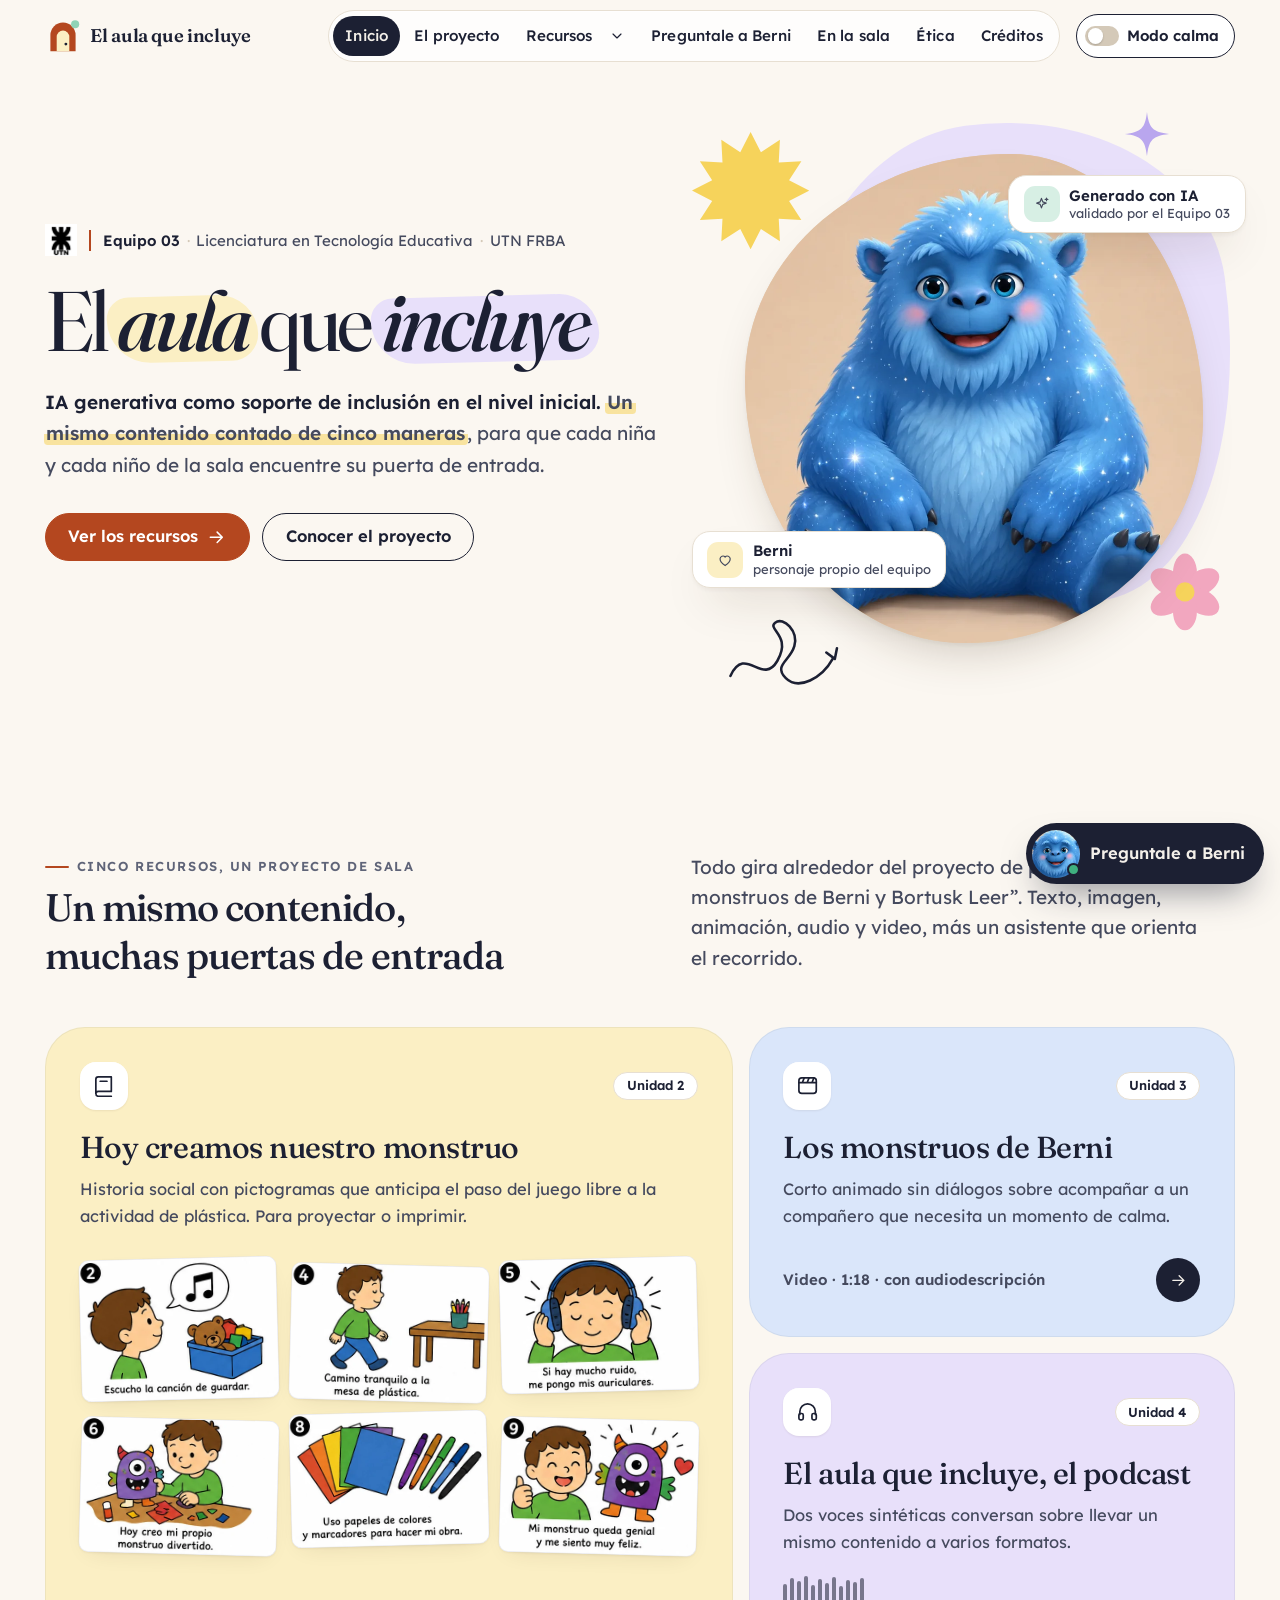
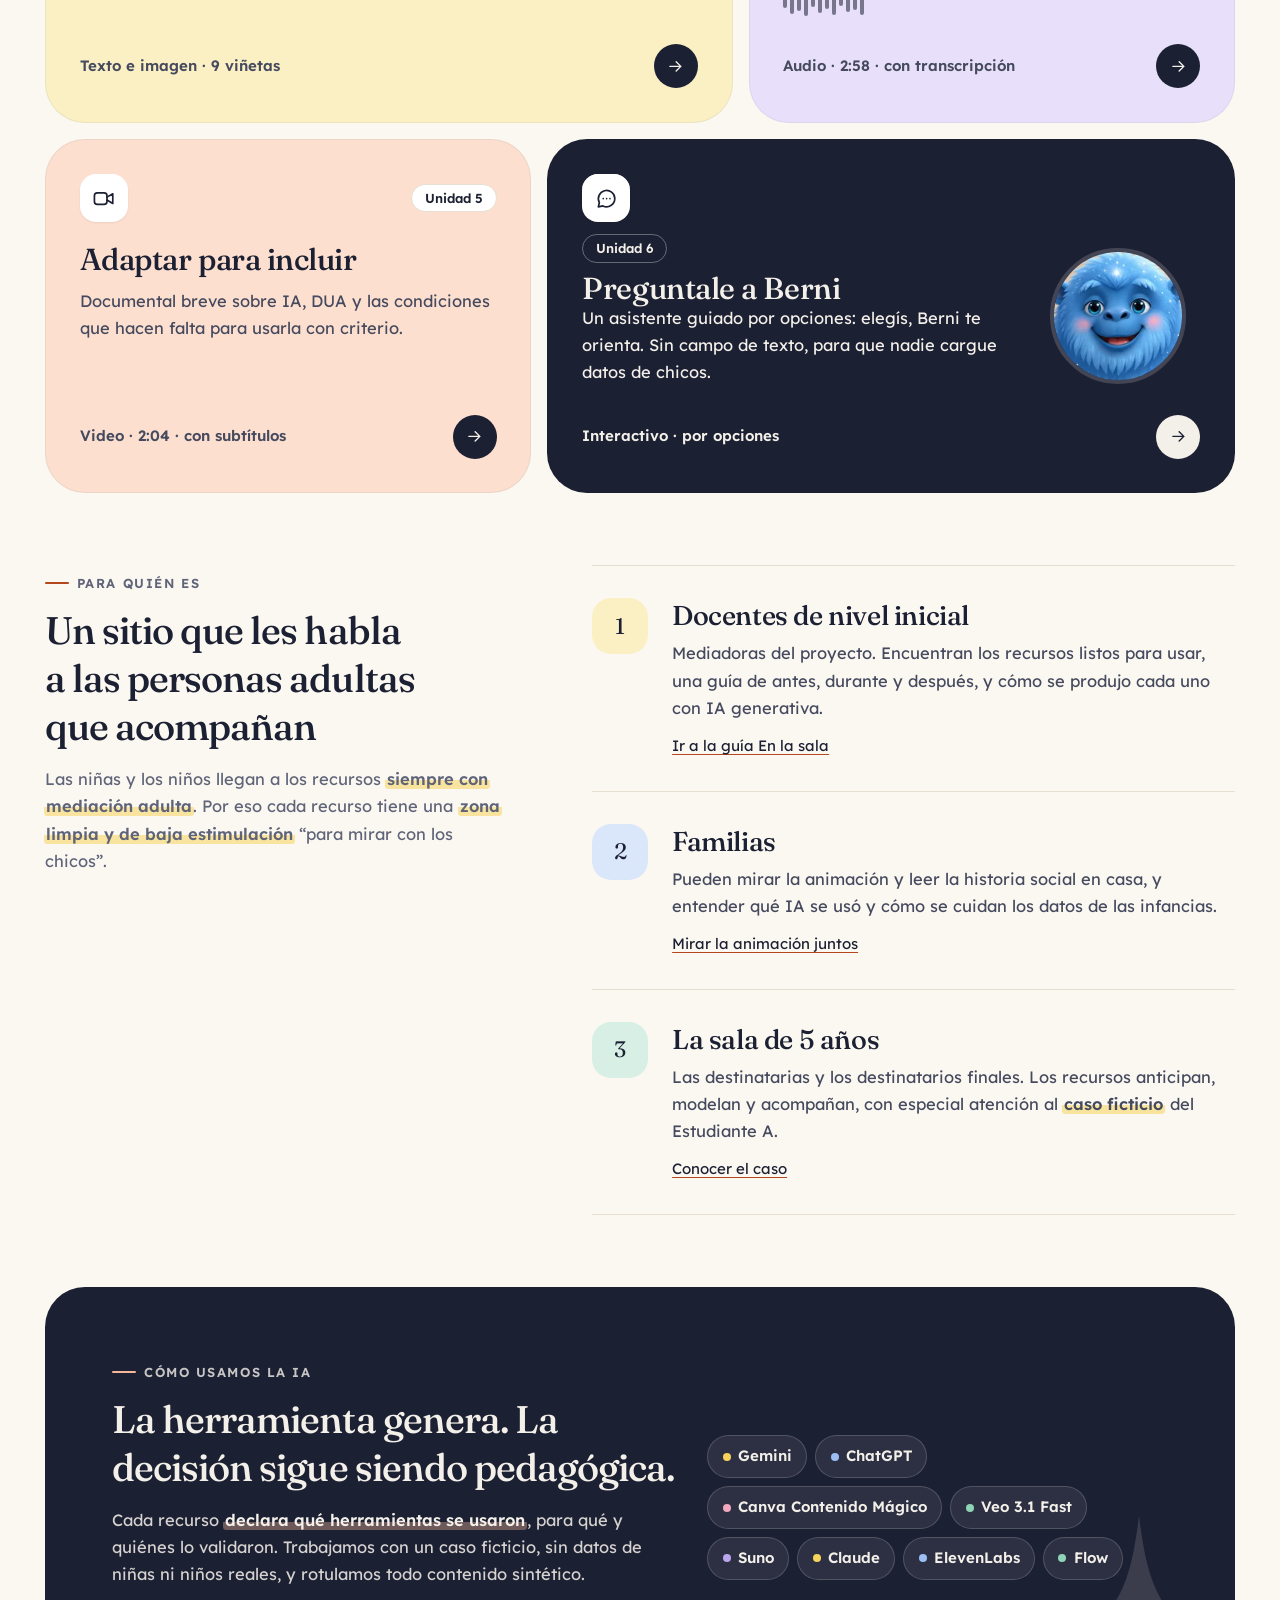
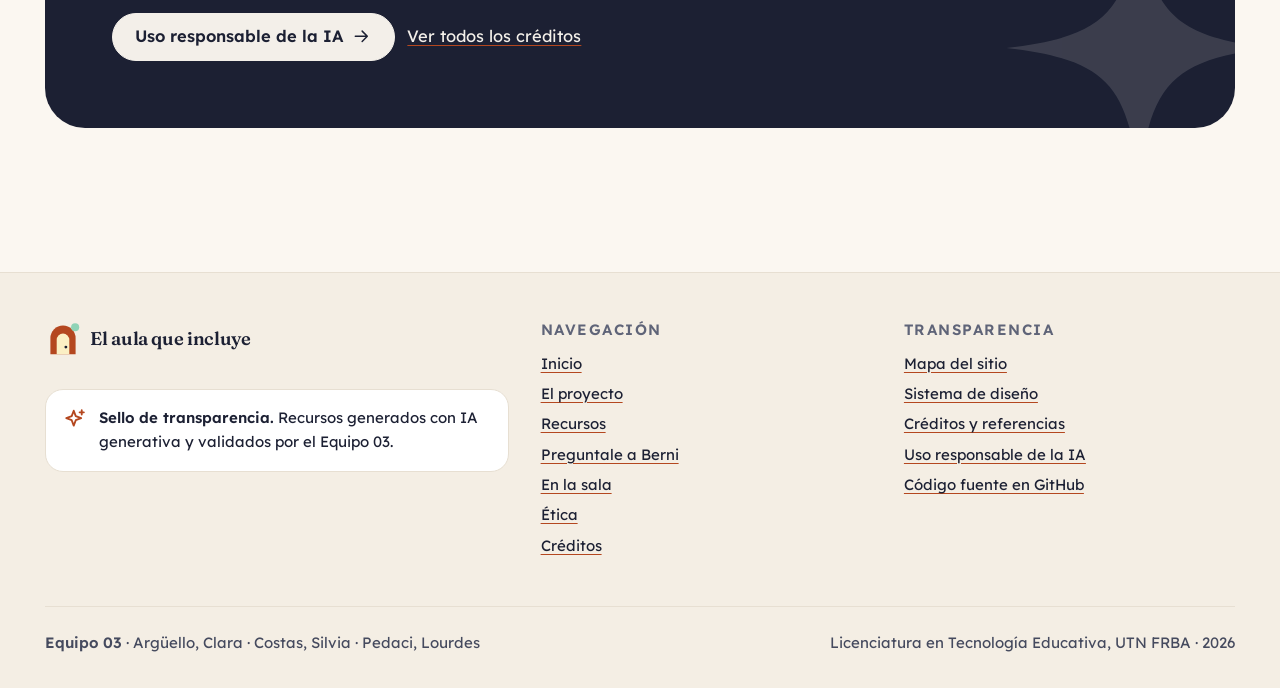
==== commit e85feddc: "Anima el diagrama TPACK y resalta ideas clave en los textos - TPACK: rótulos reubicados dentro de la" ====
--- a/index.html
+++ b/index.html
@@ -24,13 +24,13 @@
 <link rel="preconnect" href="https://fonts.googleapis.com">
 <link rel="preconnect" href="https://fonts.gstatic.com" crossorigin>
 <link rel="stylesheet" href="https://fonts.googleapis.com/css2?family=Lexend:wght@300..700&amp;family=Fraunces:ital,opsz,wght@0,9..144,300..700;1,9..144,300..700&amp;display=swap">
-<link rel="stylesheet" href="assets/css/tokens.css?v=20261027m">
-<link rel="stylesheet" href="assets/css/base.css?v=20261027m">
-<link rel="stylesheet" href="assets/css/components.css?v=20261027m">
-<script src="assets/js/calma.js?v=20261027m"></script>
-<script src="assets/js/main.js?v=20261027m" defer></script>
-
-<script src="assets/js/chatbot.js?v=20261027m" defer></script>
+<link rel="stylesheet" href="assets/css/tokens.css?v=20261027n">
+<link rel="stylesheet" href="assets/css/base.css?v=20261027n">
+<link rel="stylesheet" href="assets/css/components.css?v=20261027n">
+<script src="assets/js/calma.js?v=20261027n"></script>
+<script src="assets/js/main.js?v=20261027n" defer></script>
+
+<script src="assets/js/chatbot.js?v=20261027n" defer></script>
 </head>
 <body>
 <svg xmlns="http://www.w3.org/2000/svg" style="display:none" aria-hidden="true"><symbol id="i-arrow" viewBox="0 0 24 24"><path d="M5 12h14M13 6l6 6-6 6"/></symbol><symbol id="i-arrow-left" viewBox="0 0 24 24"><path d="M19 12H5M11 6l-6 6 6 6"/></symbol><symbol id="i-chevron" viewBox="0 0 24 24"><path d="M6 9l6 6 6-6"/></symbol><symbol id="i-menu" viewBox="0 0 24 24"><path d="M4 7h16M4 12h16M4 17h10"/></symbol><symbol id="i-close" viewBox="0 0 24 24"><path d="M6 6l12 12M18 6L6 18"/></symbol><symbol id="i-book" viewBox="0 0 24 24"><path d="M4 5.5A2.5 2.5 0 0 1 6.5 3H20v15H6.5A2.5 2.5 0 0 0 4 20.5zM4 20.5A2.5 2.5 0 0 0 6.5 23H20M8.5 7.5h7"/></symbol><symbol id="i-film" viewBox="0 0 24 24"><rect x="3" y="4" width="18" height="16" rx="3"/><path d="M3 9h18M8.5 4l-2 5M13.5 4l-2 5M18.5 4l-2 5"/></symbol><symbol id="i-headphones" viewBox="0 0 24 24"><path d="M4 15v-3a8 8 0 0 1 16 0v3"/><rect x="3" y="14" width="4.5" height="6.5" rx="1.6"/><rect x="16.5" y="14" width="4.5" height="6.5" rx="1.6"/></symbol><symbol id="i-video" viewBox="0 0 24 24"><rect x="2.5" y="6" width="13" height="12" rx="3"/><path d="M15.5 10.5l6-3.5v10l-6-3.5"/></symbol><symbol id="i-chat" viewBox="0 0 24 24"><path d="M20.5 12a8.5 8.5 0 0 1-12.3 7.6L3.5 20.5l1-4.4A8.5 8.5 0 1 1 20.5 12z"/><path d="M8.5 12h.01M12 12h.01M15.5 12h.01"/></symbol><symbol id="i-sparkle" viewBox="0 0 24 24"><path d="M11 3.5l1.9 5.1 5.1 1.9-5.1 1.9L11 17.5l-1.9-5.1L4 10.5l5.1-1.9zM18.5 3v4M16.5 5h4"/></symbol><symbol id="i-leaf" viewBox="0 0 24 24"><path d="M5 19.5C5 11 10 5 20 4.5c0 10-6 15-14.5 15"/><path d="M5 19.5l7.5-7.5"/></symbol><symbol id="i-print" viewBox="0 0 24 24"><path d="M7 9V3.5h10V9"/><rect x="3" y="9" width="18" height="8" rx="2"/><path d="M7 14h10v6.5H7z"/></symbol><symbol id="i-download" viewBox="0 0 24 24"><path d="M12 3.5v11.5M7 10l5 5 5-5M4.5 20.5h15"/></symbol><symbol id="i-play" viewBox="0 0 24 24"><path d="M8 5.5v13l11-6.5z" fill="currentColor" stroke="none"/></symbol><symbol id="i-external" viewBox="0 0 24 24"><path d="M14 4h6v6M20 4l-9 9M18 14v5a1 1 0 0 1-1 1H5a1 1 0 0 1-1-1V7a1 1 0 0 1 1-1h5"/></symbol><symbol id="i-plus" viewBox="0 0 24 24"><path d="M12 5v14M5 12h14"/></symbol><symbol id="i-check" viewBox="0 0 24 24"><path d="M5 12.5l4.5 4.5L19 7"/></symbol><symbol id="i-users" viewBox="0 0 24 24"><circle cx="9" cy="8" r="3.2"/><path d="M3 19.5c.8-3.4 3.2-5 6-5s5.2 1.6 6 5"/><circle cx="17" cy="9" r="2.4"/><path d="M16.5 14c2.3 0 3.9 1.3 4.5 4"/></symbol><symbol id="i-eye" viewBox="0 0 24 24"><path d="M2.5 12S6 5.5 12 5.5 21.5 12 21.5 12 18 18.5 12 18.5 2.5 12 2.5 12z"/><circle cx="12" cy="12" r="3"/></symbol><symbol id="i-shield" viewBox="0 0 24 24"><path d="M12 3l7.5 3v5.5c0 4.5-3.2 8.3-7.5 9.5-4.3-1.2-7.5-5-7.5-9.5V6z"/><path d="M9 12l2 2 4-4"/></symbol><symbol id="i-scale" viewBox="0 0 24 24"><path d="M12 4v16M7 20h10M5 7h14M5 7l-2.5 6a2.5 2.5 0 0 0 5 0zM19 7l-2.5 6a2.5 2.5 0 0 0 5 0z"/></symbol><symbol id="i-lock" viewBox="0 0 24 24"><rect x="5" y="11" width="14" height="9.5" rx="2.5"/><path d="M8 11V8a4 4 0 0 1 8 0v3"/></symbol><symbol id="i-map" viewBox="0 0 24 24"><path d="M9 4L3 6.5V20l6-2.5 6 2.5 6-2.5V4l-6 2.5zM9 4v13.5M15 6.5V20"/></symbol><symbol id="i-heart" viewBox="0 0 24 24"><path d="M12 20s-7.5-4.6-7.5-10A4.3 4.3 0 0 1 12 7.4 4.3 4.3 0 0 1 19.5 10C19.5 15.4 12 20 12 20z"/></symbol><symbol id="i-info" viewBox="0 0 24 24"><circle cx="12" cy="12" r="9"/><path d="M12 11v5.5M12 7.5h.01"/></symbol><symbol id="i-clock" viewBox="0 0 24 24"><circle cx="12" cy="12" r="9"/><path d="M12 7v5l3 2"/></symbol><symbol id="i-grid" viewBox="0 0 24 24"><rect x="4" y="4" width="6.5" height="6.5" rx="1.5"/><rect x="13.5" y="4" width="6.5" height="6.5" rx="1.5"/><rect x="4" y="13.5" width="6.5" height="6.5" rx="1.5"/><rect x="13.5" y="13.5" width="6.5" height="6.5" rx="1.5"/></symbol><symbol id="i-slides" viewBox="0 0 24 24"><rect x="6" y="4.5" width="12" height="15" rx="2"/><path d="M2.5 8v8M21.5 8v8"/></symbol><symbol id="i-home" viewBox="0 0 24 24"><path d="M4 11l8-7 8 7v9H15v-6H9v6H4z"/></symbol><symbol id="i-blocks" viewBox="0 0 24 24"><rect x="3.5" y="12" width="7.5" height="8.5" rx="1.5"/><rect x="13" y="12" width="7.5" height="8.5" rx="1.5"/><rect x="8.25" y="3.5" width="7.5" height="8.5" rx="1.5"/></symbol><symbol id="i-scale-balance" viewBox="0 0 24 24"><path d="M3 12h18"/></symbol><symbol id="i-compass" viewBox="0 0 24 24"><circle cx="12" cy="12" r="9"/><path d="M15.5 8.5l-2 5-5 2 2-5z"/></symbol></svg>
@@ -61,7 +61,7 @@
     <div>
       <p class="hero__kicker rise"><img src="assets/img/logos/utn-logo.png" width="32" height="32" alt="" class="hero__kicker-logo"><span><strong>Equipo 03</strong><span class="hero__kicker-sep" aria-hidden="true">·</span>Licenciatura en Tecnología Educativa<span class="hero__kicker-sep" aria-hidden="true">·</span>UTN FRBA</span></p>
       <h1 id="hero-titulo" class="rise" style="--i:1">El <span class="hl hl--butter">aula</span> que <span class="hl">incluye</span></h1>
-      <p class="hero__lead rise" style="--i:2"><strong>IA generativa como soporte de inclusión en el nivel inicial.</strong> Un mismo contenido contado de cinco maneras, para que cada niña y cada niño de la sala encuentre su puerta de entrada.</p>
+      <p class="hero__lead rise" style="--i:2"><strong>IA generativa como soporte de inclusión en el nivel inicial.</strong> <mark class="key">Un mismo contenido contado de cinco maneras</mark>, para que cada niña y cada niño de la sala encuentre su puerta de entrada.</p>
       <div class="btn-row rise" style="--i:3">
         <a class="btn btn--primary" href="recursos/index.html">Ver los recursos<svg class="icon" aria-hidden="true" focusable="false"><use href="#i-arrow"/></svg></a>
         <a class="btn btn--ghost" href="proyecto.html">Conocer el proyecto</a>
@@ -149,7 +149,7 @@
     <div class="audience__head">
       <p class="eyebrow">Para quién es</p>
       <h2 id="quien-titulo">Un sitio que les habla a las personas adultas que acompañan</h2>
-      <p class="muted">Las niñas y los niños llegan a los recursos siempre con mediación adulta. Por eso cada recurso tiene una zona limpia y de baja estimulación “para mirar con los chicos”.</p>
+      <p class="muted">Las niñas y los niños llegan a los recursos <mark class="key">siempre con mediación adulta</mark>. Por eso cada recurso tiene una <mark class="key">zona limpia y de baja estimulación</mark> “para mirar con los chicos”.</p>
     </div>
     <ol class="audience__list">
       <li class="audience__item reveal">
@@ -172,7 +172,7 @@
         <span class="audience__num" style="--tint:var(--t-mint)" aria-hidden="true">3</span>
         <div>
           <h3>La sala de 5 años</h3>
-          <p>Las destinatarias y los destinatarios finales. Los recursos anticipan, modelan y acompañan, con especial atención al caso ficticio del Estudiante A.</p>
+          <p>Las destinatarias y los destinatarios finales. Los recursos anticipan, modelan y acompañan, con especial atención al <mark class="key">caso ficticio</mark> del Estudiante A.</p>
           <p class="note"><a href="proyecto.html#caso">Conocer el caso</a></p>
         </div>
       </li>
@@ -187,7 +187,7 @@
       <div>
         <p class="eyebrow">Cómo usamos la IA</p>
         <h2 id="ia-titulo">La herramienta genera. La decisión sigue siendo pedagógica.</h2>
-        <p>Cada recurso declara qué herramientas se usaron, para qué y quiénes lo validaron. Trabajamos con un caso ficticio, sin datos de niñas ni niños reales, y rotulamos todo contenido sintético.</p>
+        <p>Cada recurso <mark class="key">declara qué herramientas se usaron</mark>, para qué y quiénes lo validaron. Trabajamos con un caso ficticio, sin datos de niñas ni niños reales, y rotulamos todo contenido sintético.</p>
         <div class="btn-row" style="margin-top:1.5rem">
           <a class="btn" href="etica.html">Uso responsable de la IA<svg class="icon" aria-hidden="true" focusable="false"><use href="#i-arrow"/></svg></a>
           <a href="creditos.html">Ver todos los créditos</a>
--- a/assets/css/components.css
+++ b/assets/css/components.css
@@ -1428,3 +1428,53 @@
 .nav__pair:has(.is-active, [aria-current="page"]):hover > .nav__link { color: var(--c-on-ink); }
 .nav__pair:has(.is-active, [aria-current="page"]) > .nav__link:hover { background: transparent; }
 .nav__pair:has([aria-expanded="true"]) { background: var(--c-bg-deep); }
+
+/* ==========================================================================
+   Figura TPACK: rótulos dentro de cada zona y animación de armado
+   ========================================================================== */
+.tpack { overflow: visible; }
+.tpack text { font-family: var(--f-body); fill: var(--c-ink); }
+.tpack .tpack__name { font-size: 17px; font-weight: 600; }
+.tpack .tpack__sub { font-size: 14px; fill: var(--c-ink-soft); }
+.tpack .tpack__pair { font-size: 15px; font-weight: 600; letter-spacing: 0.04em; }
+.tpack .tpack__core-txt { font-size: 14px; font-weight: 600; fill: #F3EFE9; letter-spacing: 0.04em; }
+.tpack__circles { mix-blend-mode: multiply; }
+.tpack__c, .tpack__core, .tpack__pulse { transform-box: fill-box; transform-origin: center; }
+
+.js .tpack:not(.is-in) .tpack__c,
+.js .tpack:not(.is-in) .tpack__lbl,
+.js .tpack:not(.is-in) .tpack__core { opacity: 0; }
+.js .tpack.is-in .tpack__c { animation: tp-circle 1s var(--ease-spring) var(--d) both; }
+.js .tpack.is-in .tpack__lbl { animation: tp-fade 0.6s var(--ease-out) var(--d) both; }
+.js .tpack.is-in .tpack__core { animation: tp-pop 0.7s var(--ease-spring) var(--d) both; }
+.js .tpack.is-in .tpack__pulse { animation: tp-pulse 2.8s ease-out 2.4s infinite; }
+@keyframes tp-circle { from { opacity: 0; transform: scale(0.4); } to { opacity: 1; transform: none; } }
+@keyframes tp-fade { from { opacity: 0; transform: translateY(6px); } to { opacity: 1; transform: none; } }
+@keyframes tp-pop { from { opacity: 0; transform: scale(0.2); } to { opacity: 1; transform: none; } }
+@keyframes tp-pulse { 0% { opacity: 0.55; transform: scale(1); } 100% { opacity: 0; transform: scale(2.1); } }
+.tpack.reveal { opacity: 1 !important; transform: none !important; }
+[data-calma="on"] .tpack .tpack__c, [data-calma="on"] .tpack .tpack__lbl, [data-calma="on"] .tpack .tpack__core { opacity: 1 !important; }
+[data-calma="on"] .tpack__pulse { display: none; }
+
+.tpack-legend { display: grid; gap: var(--s-2); margin: var(--s-5) 0 0; }
+@media (min-width: 720px) { .tpack-legend { grid-template-columns: repeat(2, minmax(0, 1fr)); } }
+.tpack-legend > div { display: grid; grid-template-columns: 4.5rem 1fr; gap: var(--s-3); align-items: start; padding: var(--s-3) var(--s-4); border-radius: var(--r-md); background: var(--tint); }
+.tpack-legend dt { font-weight: 600; }
+.tpack-legend dd { margin: 0; font-size: var(--fs-sm); color: var(--c-ink-soft); }
+.tpack-legend__core { background: var(--c-ink) !important; }
+.tpack-legend__core dt, .tpack-legend__core dd { color: var(--c-on-ink); }
+
+/* Ideas clave resaltadas en los textos explicativos */
+mark.key {
+  padding: 0 0.12em;
+  margin: 0 -0.04em;
+  border-radius: 0.2em;
+  background: linear-gradient(transparent 56%, color-mix(in srgb, var(--d-star) 55%, transparent) 56%);
+  color: inherit;
+  font-weight: 600;
+  -webkit-box-decoration-break: clone;
+  box-decoration-break: clone;
+}
+.ink-panel mark.key, .prompt mark.key { background: linear-gradient(transparent 60%, rgba(244, 183, 154, 0.38) 60%); color: var(--c-on-ink); }
+[data-calma="on"] mark.key { background: none; text-decoration: underline; text-decoration-color: var(--c-line-strong); text-decoration-thickness: 2px; text-underline-offset: 0.18em; }
+@media print { mark.key { background: none; font-weight: 700; } }
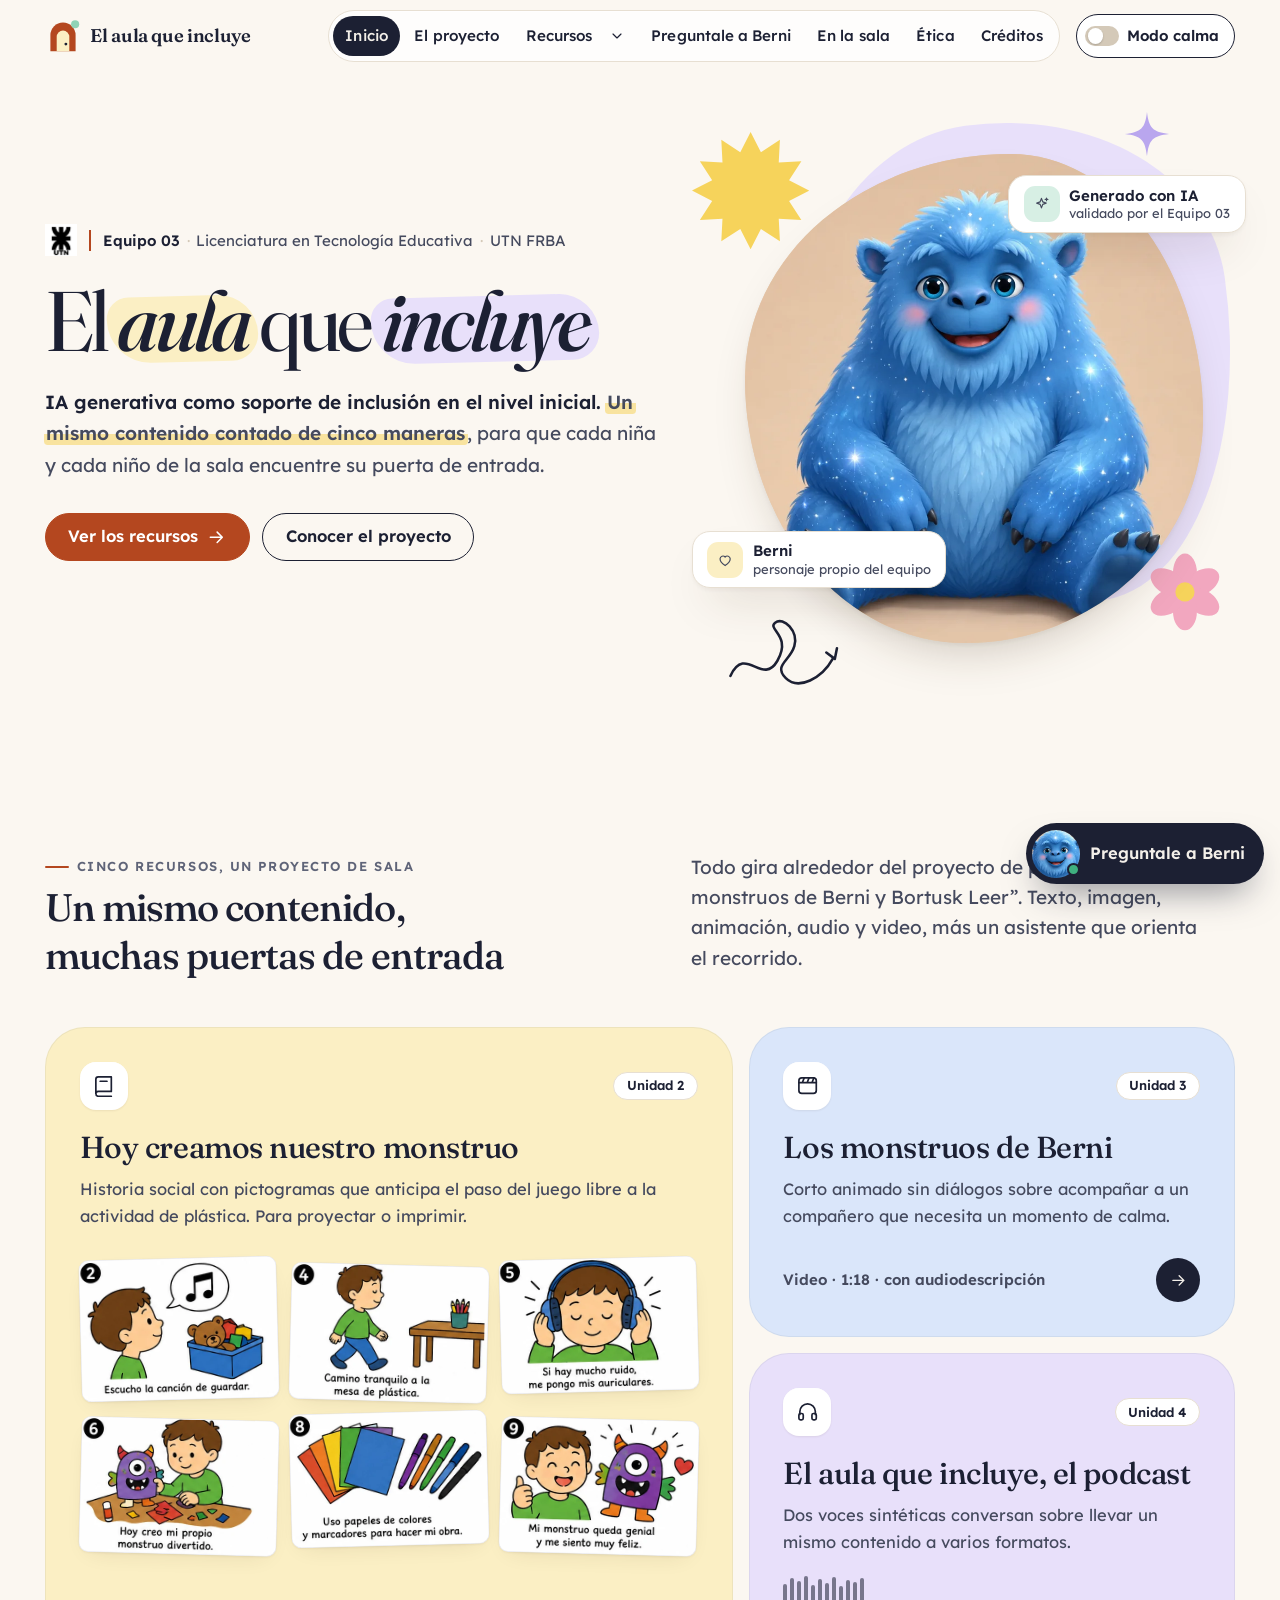
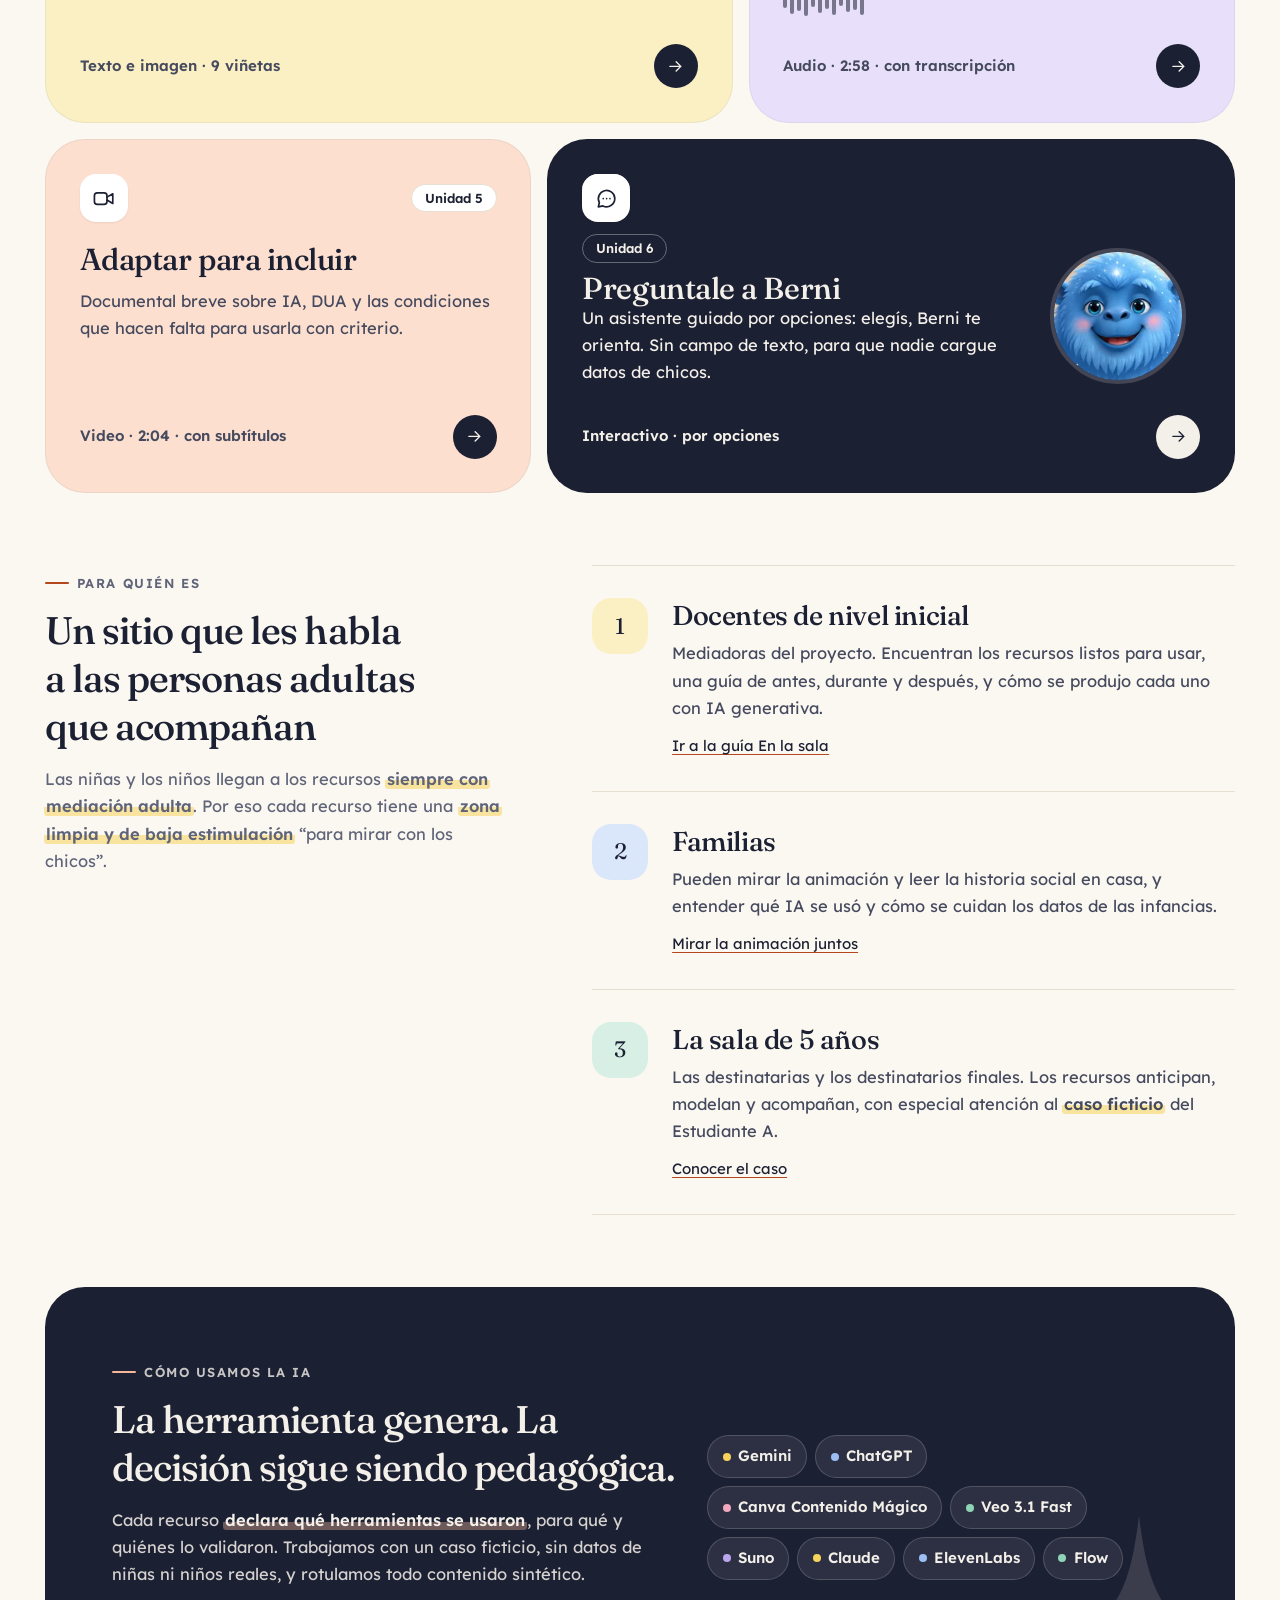
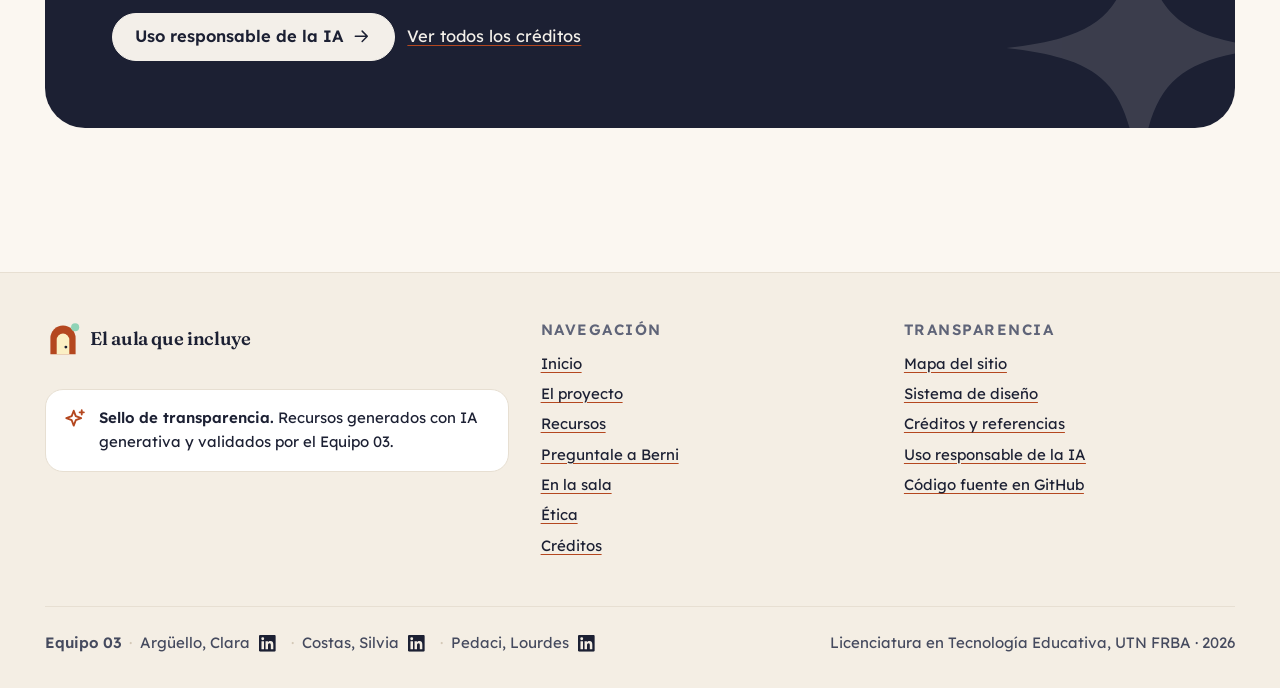
==== commit 7ce7eb77: "Agrega el LinkedIn de cada integrante en el pie Ícono de LinkedIn junto a cada nombre del Equipo 03," ====
--- a/index.html
+++ b/index.html
@@ -24,16 +24,16 @@
 <link rel="preconnect" href="https://fonts.googleapis.com">
 <link rel="preconnect" href="https://fonts.gstatic.com" crossorigin>
 <link rel="stylesheet" href="https://fonts.googleapis.com/css2?family=Lexend:wght@300..700&amp;family=Fraunces:ital,opsz,wght@0,9..144,300..700;1,9..144,300..700&amp;display=swap">
-<link rel="stylesheet" href="assets/css/tokens.css?v=20261027n">
-<link rel="stylesheet" href="assets/css/base.css?v=20261027n">
-<link rel="stylesheet" href="assets/css/components.css?v=20261027n">
-<script src="assets/js/calma.js?v=20261027n"></script>
-<script src="assets/js/main.js?v=20261027n" defer></script>
-
-<script src="assets/js/chatbot.js?v=20261027n" defer></script>
+<link rel="stylesheet" href="assets/css/tokens.css?v=20261027o">
+<link rel="stylesheet" href="assets/css/base.css?v=20261027o">
+<link rel="stylesheet" href="assets/css/components.css?v=20261027o">
+<script src="assets/js/calma.js?v=20261027o"></script>
+<script src="assets/js/main.js?v=20261027o" defer></script>
+
+<script src="assets/js/chatbot.js?v=20261027o" defer></script>
 </head>
 <body>
-<svg xmlns="http://www.w3.org/2000/svg" style="display:none" aria-hidden="true"><symbol id="i-arrow" viewBox="0 0 24 24"><path d="M5 12h14M13 6l6 6-6 6"/></symbol><symbol id="i-arrow-left" viewBox="0 0 24 24"><path d="M19 12H5M11 6l-6 6 6 6"/></symbol><symbol id="i-chevron" viewBox="0 0 24 24"><path d="M6 9l6 6 6-6"/></symbol><symbol id="i-menu" viewBox="0 0 24 24"><path d="M4 7h16M4 12h16M4 17h10"/></symbol><symbol id="i-close" viewBox="0 0 24 24"><path d="M6 6l12 12M18 6L6 18"/></symbol><symbol id="i-book" viewBox="0 0 24 24"><path d="M4 5.5A2.5 2.5 0 0 1 6.5 3H20v15H6.5A2.5 2.5 0 0 0 4 20.5zM4 20.5A2.5 2.5 0 0 0 6.5 23H20M8.5 7.5h7"/></symbol><symbol id="i-film" viewBox="0 0 24 24"><rect x="3" y="4" width="18" height="16" rx="3"/><path d="M3 9h18M8.5 4l-2 5M13.5 4l-2 5M18.5 4l-2 5"/></symbol><symbol id="i-headphones" viewBox="0 0 24 24"><path d="M4 15v-3a8 8 0 0 1 16 0v3"/><rect x="3" y="14" width="4.5" height="6.5" rx="1.6"/><rect x="16.5" y="14" width="4.5" height="6.5" rx="1.6"/></symbol><symbol id="i-video" viewBox="0 0 24 24"><rect x="2.5" y="6" width="13" height="12" rx="3"/><path d="M15.5 10.5l6-3.5v10l-6-3.5"/></symbol><symbol id="i-chat" viewBox="0 0 24 24"><path d="M20.5 12a8.5 8.5 0 0 1-12.3 7.6L3.5 20.5l1-4.4A8.5 8.5 0 1 1 20.5 12z"/><path d="M8.5 12h.01M12 12h.01M15.5 12h.01"/></symbol><symbol id="i-sparkle" viewBox="0 0 24 24"><path d="M11 3.5l1.9 5.1 5.1 1.9-5.1 1.9L11 17.5l-1.9-5.1L4 10.5l5.1-1.9zM18.5 3v4M16.5 5h4"/></symbol><symbol id="i-leaf" viewBox="0 0 24 24"><path d="M5 19.5C5 11 10 5 20 4.5c0 10-6 15-14.5 15"/><path d="M5 19.5l7.5-7.5"/></symbol><symbol id="i-print" viewBox="0 0 24 24"><path d="M7 9V3.5h10V9"/><rect x="3" y="9" width="18" height="8" rx="2"/><path d="M7 14h10v6.5H7z"/></symbol><symbol id="i-download" viewBox="0 0 24 24"><path d="M12 3.5v11.5M7 10l5 5 5-5M4.5 20.5h15"/></symbol><symbol id="i-play" viewBox="0 0 24 24"><path d="M8 5.5v13l11-6.5z" fill="currentColor" stroke="none"/></symbol><symbol id="i-external" viewBox="0 0 24 24"><path d="M14 4h6v6M20 4l-9 9M18 14v5a1 1 0 0 1-1 1H5a1 1 0 0 1-1-1V7a1 1 0 0 1 1-1h5"/></symbol><symbol id="i-plus" viewBox="0 0 24 24"><path d="M12 5v14M5 12h14"/></symbol><symbol id="i-check" viewBox="0 0 24 24"><path d="M5 12.5l4.5 4.5L19 7"/></symbol><symbol id="i-users" viewBox="0 0 24 24"><circle cx="9" cy="8" r="3.2"/><path d="M3 19.5c.8-3.4 3.2-5 6-5s5.2 1.6 6 5"/><circle cx="17" cy="9" r="2.4"/><path d="M16.5 14c2.3 0 3.9 1.3 4.5 4"/></symbol><symbol id="i-eye" viewBox="0 0 24 24"><path d="M2.5 12S6 5.5 12 5.5 21.5 12 21.5 12 18 18.5 12 18.5 2.5 12 2.5 12z"/><circle cx="12" cy="12" r="3"/></symbol><symbol id="i-shield" viewBox="0 0 24 24"><path d="M12 3l7.5 3v5.5c0 4.5-3.2 8.3-7.5 9.5-4.3-1.2-7.5-5-7.5-9.5V6z"/><path d="M9 12l2 2 4-4"/></symbol><symbol id="i-scale" viewBox="0 0 24 24"><path d="M12 4v16M7 20h10M5 7h14M5 7l-2.5 6a2.5 2.5 0 0 0 5 0zM19 7l-2.5 6a2.5 2.5 0 0 0 5 0z"/></symbol><symbol id="i-lock" viewBox="0 0 24 24"><rect x="5" y="11" width="14" height="9.5" rx="2.5"/><path d="M8 11V8a4 4 0 0 1 8 0v3"/></symbol><symbol id="i-map" viewBox="0 0 24 24"><path d="M9 4L3 6.5V20l6-2.5 6 2.5 6-2.5V4l-6 2.5zM9 4v13.5M15 6.5V20"/></symbol><symbol id="i-heart" viewBox="0 0 24 24"><path d="M12 20s-7.5-4.6-7.5-10A4.3 4.3 0 0 1 12 7.4 4.3 4.3 0 0 1 19.5 10C19.5 15.4 12 20 12 20z"/></symbol><symbol id="i-info" viewBox="0 0 24 24"><circle cx="12" cy="12" r="9"/><path d="M12 11v5.5M12 7.5h.01"/></symbol><symbol id="i-clock" viewBox="0 0 24 24"><circle cx="12" cy="12" r="9"/><path d="M12 7v5l3 2"/></symbol><symbol id="i-grid" viewBox="0 0 24 24"><rect x="4" y="4" width="6.5" height="6.5" rx="1.5"/><rect x="13.5" y="4" width="6.5" height="6.5" rx="1.5"/><rect x="4" y="13.5" width="6.5" height="6.5" rx="1.5"/><rect x="13.5" y="13.5" width="6.5" height="6.5" rx="1.5"/></symbol><symbol id="i-slides" viewBox="0 0 24 24"><rect x="6" y="4.5" width="12" height="15" rx="2"/><path d="M2.5 8v8M21.5 8v8"/></symbol><symbol id="i-home" viewBox="0 0 24 24"><path d="M4 11l8-7 8 7v9H15v-6H9v6H4z"/></symbol><symbol id="i-blocks" viewBox="0 0 24 24"><rect x="3.5" y="12" width="7.5" height="8.5" rx="1.5"/><rect x="13" y="12" width="7.5" height="8.5" rx="1.5"/><rect x="8.25" y="3.5" width="7.5" height="8.5" rx="1.5"/></symbol><symbol id="i-scale-balance" viewBox="0 0 24 24"><path d="M3 12h18"/></symbol><symbol id="i-compass" viewBox="0 0 24 24"><circle cx="12" cy="12" r="9"/><path d="M15.5 8.5l-2 5-5 2 2-5z"/></symbol></svg>
+<svg xmlns="http://www.w3.org/2000/svg" style="display:none" aria-hidden="true"><symbol id="i-arrow" viewBox="0 0 24 24"><path d="M5 12h14M13 6l6 6-6 6"/></symbol><symbol id="i-arrow-left" viewBox="0 0 24 24"><path d="M19 12H5M11 6l-6 6 6 6"/></symbol><symbol id="i-chevron" viewBox="0 0 24 24"><path d="M6 9l6 6 6-6"/></symbol><symbol id="i-menu" viewBox="0 0 24 24"><path d="M4 7h16M4 12h16M4 17h10"/></symbol><symbol id="i-close" viewBox="0 0 24 24"><path d="M6 6l12 12M18 6L6 18"/></symbol><symbol id="i-book" viewBox="0 0 24 24"><path d="M4 5.5A2.5 2.5 0 0 1 6.5 3H20v15H6.5A2.5 2.5 0 0 0 4 20.5zM4 20.5A2.5 2.5 0 0 0 6.5 23H20M8.5 7.5h7"/></symbol><symbol id="i-film" viewBox="0 0 24 24"><rect x="3" y="4" width="18" height="16" rx="3"/><path d="M3 9h18M8.5 4l-2 5M13.5 4l-2 5M18.5 4l-2 5"/></symbol><symbol id="i-headphones" viewBox="0 0 24 24"><path d="M4 15v-3a8 8 0 0 1 16 0v3"/><rect x="3" y="14" width="4.5" height="6.5" rx="1.6"/><rect x="16.5" y="14" width="4.5" height="6.5" rx="1.6"/></symbol><symbol id="i-video" viewBox="0 0 24 24"><rect x="2.5" y="6" width="13" height="12" rx="3"/><path d="M15.5 10.5l6-3.5v10l-6-3.5"/></symbol><symbol id="i-chat" viewBox="0 0 24 24"><path d="M20.5 12a8.5 8.5 0 0 1-12.3 7.6L3.5 20.5l1-4.4A8.5 8.5 0 1 1 20.5 12z"/><path d="M8.5 12h.01M12 12h.01M15.5 12h.01"/></symbol><symbol id="i-sparkle" viewBox="0 0 24 24"><path d="M11 3.5l1.9 5.1 5.1 1.9-5.1 1.9L11 17.5l-1.9-5.1L4 10.5l5.1-1.9zM18.5 3v4M16.5 5h4"/></symbol><symbol id="i-leaf" viewBox="0 0 24 24"><path d="M5 19.5C5 11 10 5 20 4.5c0 10-6 15-14.5 15"/><path d="M5 19.5l7.5-7.5"/></symbol><symbol id="i-print" viewBox="0 0 24 24"><path d="M7 9V3.5h10V9"/><rect x="3" y="9" width="18" height="8" rx="2"/><path d="M7 14h10v6.5H7z"/></symbol><symbol id="i-download" viewBox="0 0 24 24"><path d="M12 3.5v11.5M7 10l5 5 5-5M4.5 20.5h15"/></symbol><symbol id="i-play" viewBox="0 0 24 24"><path d="M8 5.5v13l11-6.5z" fill="currentColor" stroke="none"/></symbol><symbol id="i-external" viewBox="0 0 24 24"><path d="M14 4h6v6M20 4l-9 9M18 14v5a1 1 0 0 1-1 1H5a1 1 0 0 1-1-1V7a1 1 0 0 1 1-1h5"/></symbol><symbol id="i-plus" viewBox="0 0 24 24"><path d="M12 5v14M5 12h14"/></symbol><symbol id="i-check" viewBox="0 0 24 24"><path d="M5 12.5l4.5 4.5L19 7"/></symbol><symbol id="i-users" viewBox="0 0 24 24"><circle cx="9" cy="8" r="3.2"/><path d="M3 19.5c.8-3.4 3.2-5 6-5s5.2 1.6 6 5"/><circle cx="17" cy="9" r="2.4"/><path d="M16.5 14c2.3 0 3.9 1.3 4.5 4"/></symbol><symbol id="i-eye" viewBox="0 0 24 24"><path d="M2.5 12S6 5.5 12 5.5 21.5 12 21.5 12 18 18.5 12 18.5 2.5 12 2.5 12z"/><circle cx="12" cy="12" r="3"/></symbol><symbol id="i-shield" viewBox="0 0 24 24"><path d="M12 3l7.5 3v5.5c0 4.5-3.2 8.3-7.5 9.5-4.3-1.2-7.5-5-7.5-9.5V6z"/><path d="M9 12l2 2 4-4"/></symbol><symbol id="i-scale" viewBox="0 0 24 24"><path d="M12 4v16M7 20h10M5 7h14M5 7l-2.5 6a2.5 2.5 0 0 0 5 0zM19 7l-2.5 6a2.5 2.5 0 0 0 5 0z"/></symbol><symbol id="i-lock" viewBox="0 0 24 24"><rect x="5" y="11" width="14" height="9.5" rx="2.5"/><path d="M8 11V8a4 4 0 0 1 8 0v3"/></symbol><symbol id="i-map" viewBox="0 0 24 24"><path d="M9 4L3 6.5V20l6-2.5 6 2.5 6-2.5V4l-6 2.5zM9 4v13.5M15 6.5V20"/></symbol><symbol id="i-heart" viewBox="0 0 24 24"><path d="M12 20s-7.5-4.6-7.5-10A4.3 4.3 0 0 1 12 7.4 4.3 4.3 0 0 1 19.5 10C19.5 15.4 12 20 12 20z"/></symbol><symbol id="i-info" viewBox="0 0 24 24"><circle cx="12" cy="12" r="9"/><path d="M12 11v5.5M12 7.5h.01"/></symbol><symbol id="i-clock" viewBox="0 0 24 24"><circle cx="12" cy="12" r="9"/><path d="M12 7v5l3 2"/></symbol><symbol id="i-grid" viewBox="0 0 24 24"><rect x="4" y="4" width="6.5" height="6.5" rx="1.5"/><rect x="13.5" y="4" width="6.5" height="6.5" rx="1.5"/><rect x="4" y="13.5" width="6.5" height="6.5" rx="1.5"/><rect x="13.5" y="13.5" width="6.5" height="6.5" rx="1.5"/></symbol><symbol id="i-slides" viewBox="0 0 24 24"><rect x="6" y="4.5" width="12" height="15" rx="2"/><path d="M2.5 8v8M21.5 8v8"/></symbol><symbol id="i-home" viewBox="0 0 24 24"><path d="M4 11l8-7 8 7v9H15v-6H9v6H4z"/></symbol><symbol id="i-blocks" viewBox="0 0 24 24"><rect x="3.5" y="12" width="7.5" height="8.5" rx="1.5"/><rect x="13" y="12" width="7.5" height="8.5" rx="1.5"/><rect x="8.25" y="3.5" width="7.5" height="8.5" rx="1.5"/></symbol><symbol id="i-scale-balance" viewBox="0 0 24 24"><path d="M3 12h18"/></symbol><symbol id="i-compass" viewBox="0 0 24 24"><circle cx="12" cy="12" r="9"/><path d="M15.5 8.5l-2 5-5 2 2-5z"/></symbol><symbol id="i-linkedin" viewBox="0 0 24 24"><path fill="currentColor" stroke="none" d="M20.45 20.45h-3.56v-5.57c0-1.33-.02-3.04-1.85-3.04-1.86 0-2.14 1.45-2.14 2.94v5.67H9.35V9h3.41v1.56h.05c.48-.9 1.64-1.85 3.37-1.85 3.6 0 4.27 2.37 4.27 5.46v6.28zM5.34 7.43a2.06 2.06 0 1 1 0-4.13 2.06 2.06 0 0 1 0 4.13zM7.12 20.45H3.56V9h3.56v11.45zM22.22 0H1.77C.79 0 0 .77 0 1.73v20.54C0 23.23.79 24 1.77 24h20.45c.98 0 1.78-.77 1.78-1.73V1.73C24 .77 23.2 0 22.22 0z"/></symbol></svg>
 <a class="skip-link" href="#contenido">Saltar al contenido</a>
 <header class="site-header">
   <div class="wrap site-header__inner">
@@ -224,7 +224,7 @@
       </ul></nav>
     </div>
     <div class="site-footer__bottom">
-      <p><strong>Equipo 03</strong> · Argüello, Clara · Costas, Silvia · Pedaci, Lourdes</p>
+      <p class="team-links"><strong>Equipo 03</strong><span class="team-links__item"><span class="team-links__sep" aria-hidden="true">·</span>Argüello, Clara<a class="team-links__in" href="https://www.linkedin.com/in/clara-arg%C3%BCello-684894367" target="_blank" rel="noopener noreferrer"><svg class="icon icon--fill" aria-hidden="true" focusable="false"><use href="#i-linkedin"/></svg><span class="visually-hidden">Perfil de LinkedIn de Clara Argüello (se abre en una pestaña nueva)</span></a></span><span class="team-links__item"><span class="team-links__sep" aria-hidden="true">·</span>Costas, Silvia<a class="team-links__in" href="https://www.linkedin.com/in/silvia-costas/" target="_blank" rel="noopener noreferrer"><svg class="icon icon--fill" aria-hidden="true" focusable="false"><use href="#i-linkedin"/></svg><span class="visually-hidden">Perfil de LinkedIn de Silvia Costas (se abre en una pestaña nueva)</span></a></span><span class="team-links__item"><span class="team-links__sep" aria-hidden="true">·</span>Pedaci, Lourdes<a class="team-links__in" href="https://www.linkedin.com/in/lourdes-pedaci" target="_blank" rel="noopener noreferrer"><svg class="icon icon--fill" aria-hidden="true" focusable="false"><use href="#i-linkedin"/></svg><span class="visually-hidden">Perfil de LinkedIn de Lourdes Pedaci (se abre en una pestaña nueva)</span></a></span></p>
       <p>Licenciatura en Tecnología Educativa, UTN FRBA · 2026</p>
     </div>
   </div>
--- a/assets/css/components.css
+++ b/assets/css/components.css
@@ -1478,3 +1478,22 @@
 .ink-panel mark.key, .prompt mark.key { background: linear-gradient(transparent 60%, rgba(244, 183, 154, 0.38) 60%); color: var(--c-on-ink); }
 [data-calma="on"] mark.key { background: none; text-decoration: underline; text-decoration-color: var(--c-line-strong); text-decoration-thickness: 2px; text-underline-offset: 0.18em; }
 @media print { mark.key { background: none; font-weight: 700; } }
+
+/* Integrantes con enlace a LinkedIn en el pie */
+.team-links { display: flex; flex-wrap: wrap; align-items: center; gap: 0.15rem 0; }
+.team-links__item { display: inline-flex; align-items: center; white-space: nowrap; }
+.team-links__sep { margin-inline: 0.5em; color: var(--c-line-strong); }
+.team-links__in {
+  display: inline-grid;
+  place-items: center;
+  width: 44px;
+  height: 44px;
+  margin: -10px -6px -10px -4px;
+  border-radius: 50%;
+  color: #0A66C2;
+  text-decoration: none;
+  transition: background-color var(--dur) var(--ease-out), transform var(--dur) var(--ease-spring);
+}
+.team-links__in .icon { width: 1.05rem; height: 1.05rem; }
+.team-links__in:hover { background: var(--c-surface); color: #004182; transform: translateY(-1px); }
+[data-calma="on"] .team-links__in { color: var(--c-ink-soft); }
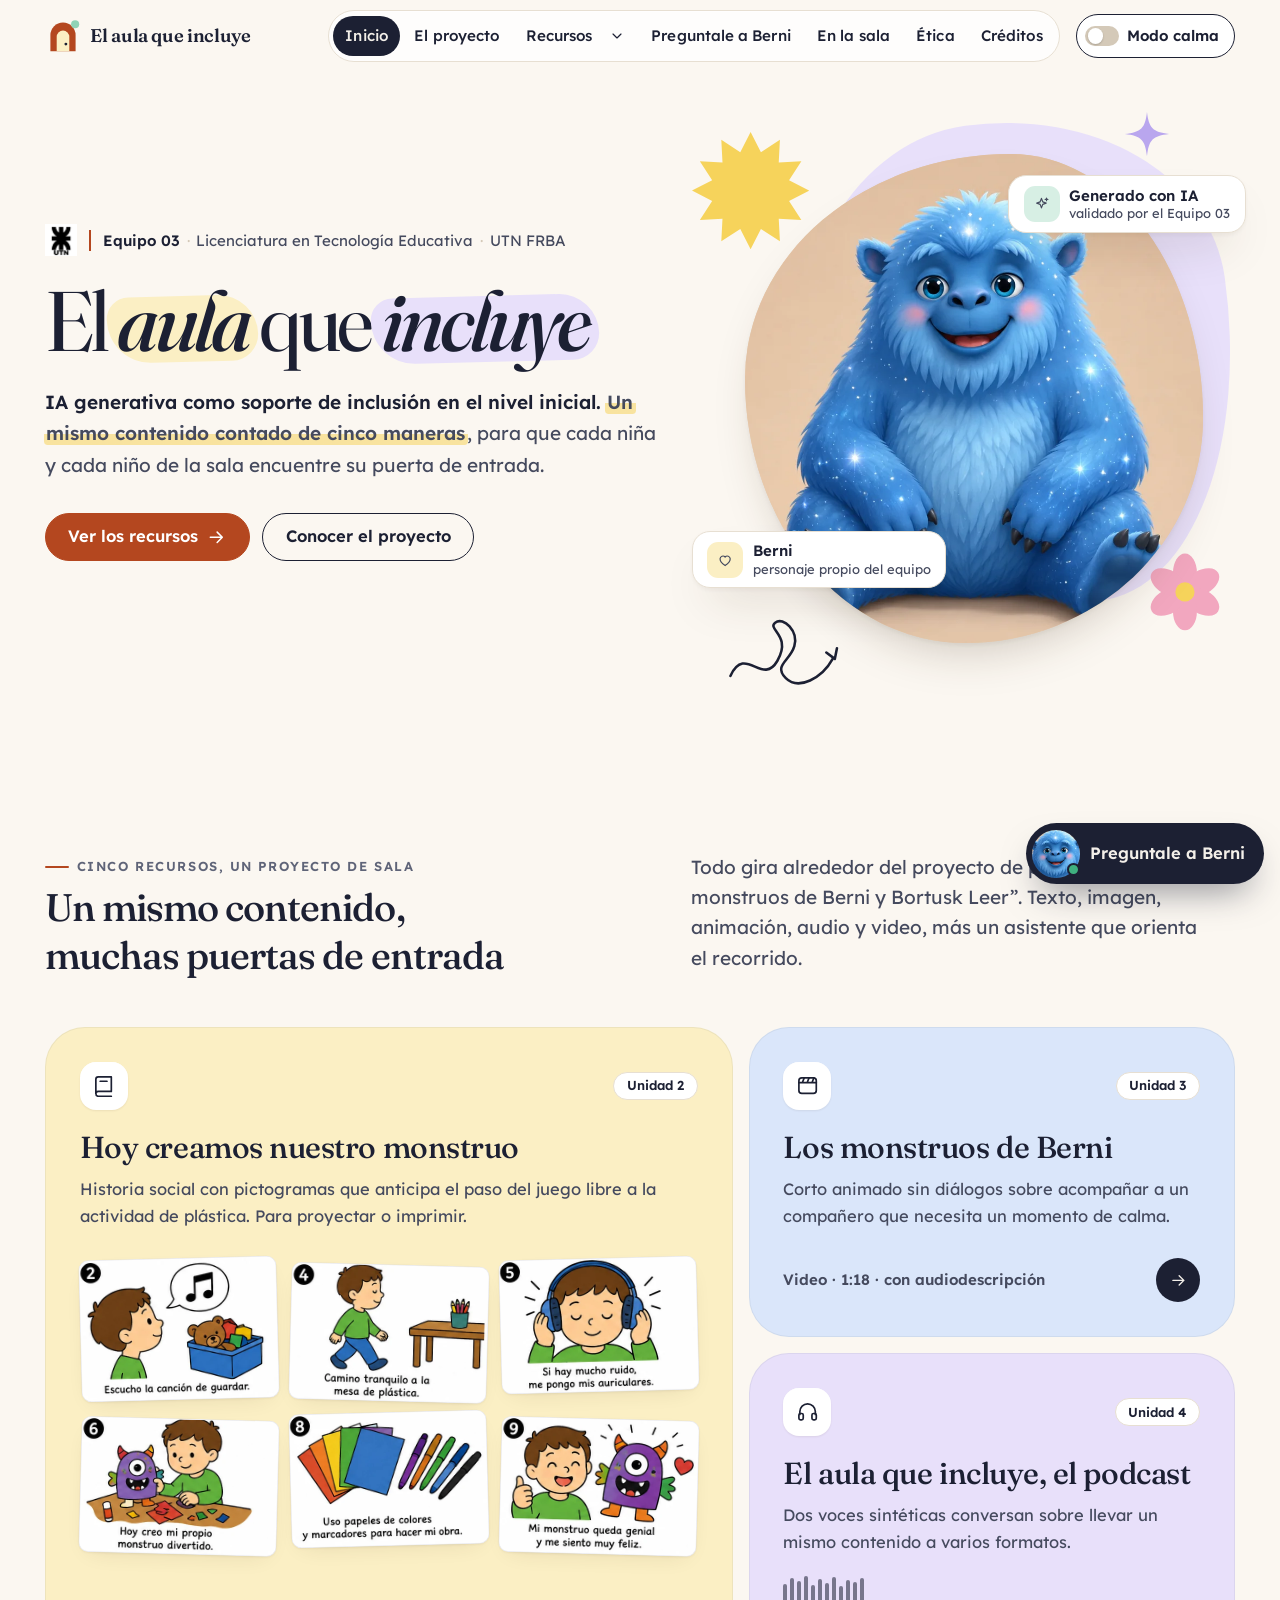
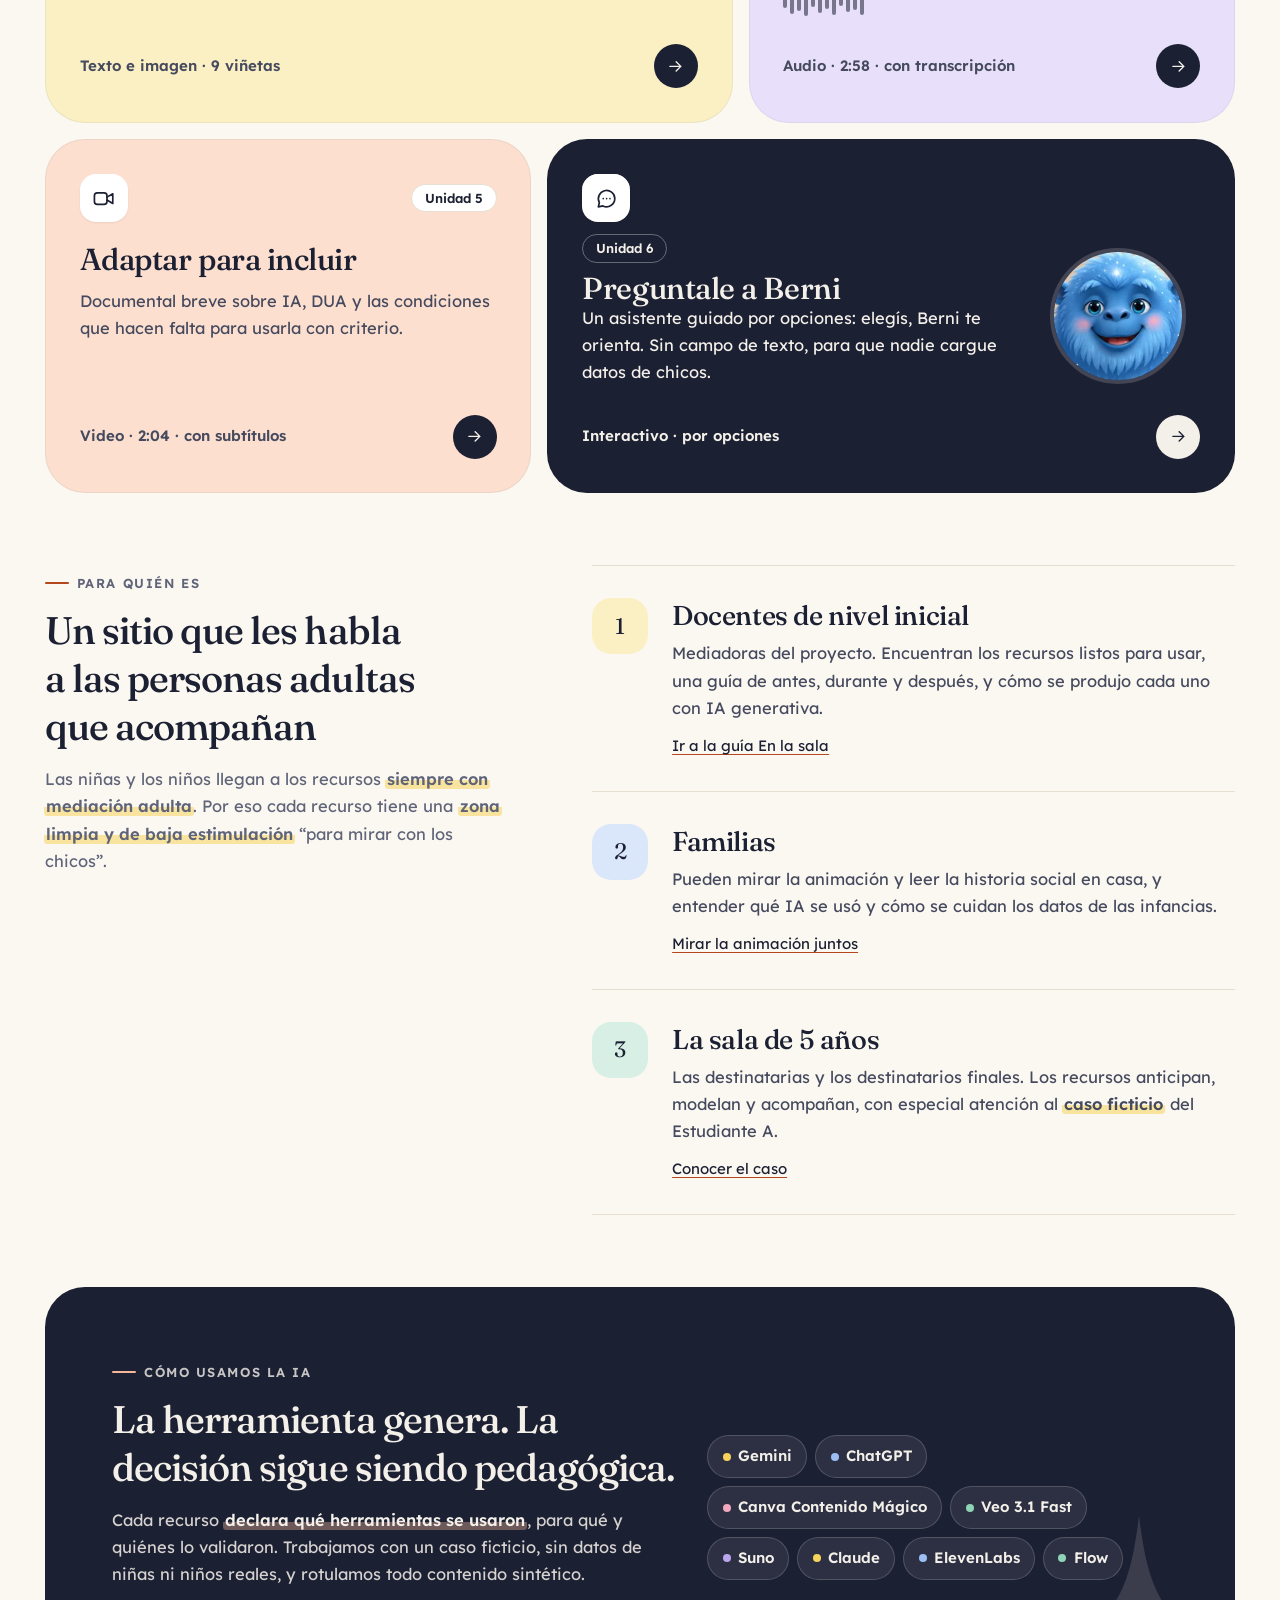
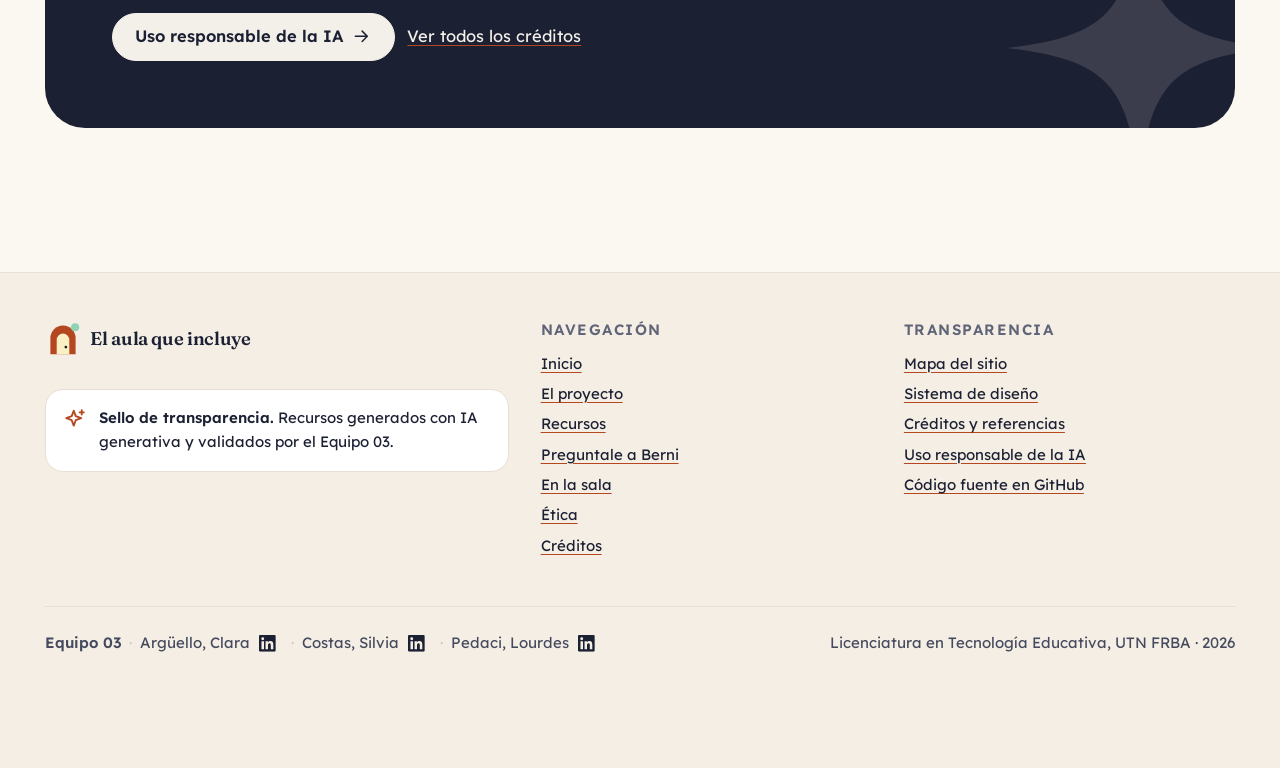
==== commit c138e3e9: "Ordena el pie en mobile y deja lugar al botón del asistente Integrantes uno por línea sin separadore" ====
--- a/index.html
+++ b/index.html
@@ -24,13 +24,13 @@
 <link rel="preconnect" href="https://fonts.googleapis.com">
 <link rel="preconnect" href="https://fonts.gstatic.com" crossorigin>
 <link rel="stylesheet" href="https://fonts.googleapis.com/css2?family=Lexend:wght@300..700&amp;family=Fraunces:ital,opsz,wght@0,9..144,300..700;1,9..144,300..700&amp;display=swap">
-<link rel="stylesheet" href="assets/css/tokens.css?v=20261027o">
-<link rel="stylesheet" href="assets/css/base.css?v=20261027o">
-<link rel="stylesheet" href="assets/css/components.css?v=20261027o">
-<script src="assets/js/calma.js?v=20261027o"></script>
-<script src="assets/js/main.js?v=20261027o" defer></script>
-
-<script src="assets/js/chatbot.js?v=20261027o" defer></script>
+<link rel="stylesheet" href="assets/css/tokens.css?v=20261028a">
+<link rel="stylesheet" href="assets/css/base.css?v=20261028a">
+<link rel="stylesheet" href="assets/css/components.css?v=20261028a">
+<script src="assets/js/calma.js?v=20261028a"></script>
+<script src="assets/js/main.js?v=20261028a" defer></script>
+
+<script src="assets/js/chatbot.js?v=20261028a" defer></script>
 </head>
 <body>
 <svg xmlns="http://www.w3.org/2000/svg" style="display:none" aria-hidden="true"><symbol id="i-arrow" viewBox="0 0 24 24"><path d="M5 12h14M13 6l6 6-6 6"/></symbol><symbol id="i-arrow-left" viewBox="0 0 24 24"><path d="M19 12H5M11 6l-6 6 6 6"/></symbol><symbol id="i-chevron" viewBox="0 0 24 24"><path d="M6 9l6 6 6-6"/></symbol><symbol id="i-menu" viewBox="0 0 24 24"><path d="M4 7h16M4 12h16M4 17h10"/></symbol><symbol id="i-close" viewBox="0 0 24 24"><path d="M6 6l12 12M18 6L6 18"/></symbol><symbol id="i-book" viewBox="0 0 24 24"><path d="M4 5.5A2.5 2.5 0 0 1 6.5 3H20v15H6.5A2.5 2.5 0 0 0 4 20.5zM4 20.5A2.5 2.5 0 0 0 6.5 23H20M8.5 7.5h7"/></symbol><symbol id="i-film" viewBox="0 0 24 24"><rect x="3" y="4" width="18" height="16" rx="3"/><path d="M3 9h18M8.5 4l-2 5M13.5 4l-2 5M18.5 4l-2 5"/></symbol><symbol id="i-headphones" viewBox="0 0 24 24"><path d="M4 15v-3a8 8 0 0 1 16 0v3"/><rect x="3" y="14" width="4.5" height="6.5" rx="1.6"/><rect x="16.5" y="14" width="4.5" height="6.5" rx="1.6"/></symbol><symbol id="i-video" viewBox="0 0 24 24"><rect x="2.5" y="6" width="13" height="12" rx="3"/><path d="M15.5 10.5l6-3.5v10l-6-3.5"/></symbol><symbol id="i-chat" viewBox="0 0 24 24"><path d="M20.5 12a8.5 8.5 0 0 1-12.3 7.6L3.5 20.5l1-4.4A8.5 8.5 0 1 1 20.5 12z"/><path d="M8.5 12h.01M12 12h.01M15.5 12h.01"/></symbol><symbol id="i-sparkle" viewBox="0 0 24 24"><path d="M11 3.5l1.9 5.1 5.1 1.9-5.1 1.9L11 17.5l-1.9-5.1L4 10.5l5.1-1.9zM18.5 3v4M16.5 5h4"/></symbol><symbol id="i-leaf" viewBox="0 0 24 24"><path d="M5 19.5C5 11 10 5 20 4.5c0 10-6 15-14.5 15"/><path d="M5 19.5l7.5-7.5"/></symbol><symbol id="i-print" viewBox="0 0 24 24"><path d="M7 9V3.5h10V9"/><rect x="3" y="9" width="18" height="8" rx="2"/><path d="M7 14h10v6.5H7z"/></symbol><symbol id="i-download" viewBox="0 0 24 24"><path d="M12 3.5v11.5M7 10l5 5 5-5M4.5 20.5h15"/></symbol><symbol id="i-play" viewBox="0 0 24 24"><path d="M8 5.5v13l11-6.5z" fill="currentColor" stroke="none"/></symbol><symbol id="i-external" viewBox="0 0 24 24"><path d="M14 4h6v6M20 4l-9 9M18 14v5a1 1 0 0 1-1 1H5a1 1 0 0 1-1-1V7a1 1 0 0 1 1-1h5"/></symbol><symbol id="i-plus" viewBox="0 0 24 24"><path d="M12 5v14M5 12h14"/></symbol><symbol id="i-check" viewBox="0 0 24 24"><path d="M5 12.5l4.5 4.5L19 7"/></symbol><symbol id="i-users" viewBox="0 0 24 24"><circle cx="9" cy="8" r="3.2"/><path d="M3 19.5c.8-3.4 3.2-5 6-5s5.2 1.6 6 5"/><circle cx="17" cy="9" r="2.4"/><path d="M16.5 14c2.3 0 3.9 1.3 4.5 4"/></symbol><symbol id="i-eye" viewBox="0 0 24 24"><path d="M2.5 12S6 5.5 12 5.5 21.5 12 21.5 12 18 18.5 12 18.5 2.5 12 2.5 12z"/><circle cx="12" cy="12" r="3"/></symbol><symbol id="i-shield" viewBox="0 0 24 24"><path d="M12 3l7.5 3v5.5c0 4.5-3.2 8.3-7.5 9.5-4.3-1.2-7.5-5-7.5-9.5V6z"/><path d="M9 12l2 2 4-4"/></symbol><symbol id="i-scale" viewBox="0 0 24 24"><path d="M12 4v16M7 20h10M5 7h14M5 7l-2.5 6a2.5 2.5 0 0 0 5 0zM19 7l-2.5 6a2.5 2.5 0 0 0 5 0z"/></symbol><symbol id="i-lock" viewBox="0 0 24 24"><rect x="5" y="11" width="14" height="9.5" rx="2.5"/><path d="M8 11V8a4 4 0 0 1 8 0v3"/></symbol><symbol id="i-map" viewBox="0 0 24 24"><path d="M9 4L3 6.5V20l6-2.5 6 2.5 6-2.5V4l-6 2.5zM9 4v13.5M15 6.5V20"/></symbol><symbol id="i-heart" viewBox="0 0 24 24"><path d="M12 20s-7.5-4.6-7.5-10A4.3 4.3 0 0 1 12 7.4 4.3 4.3 0 0 1 19.5 10C19.5 15.4 12 20 12 20z"/></symbol><symbol id="i-info" viewBox="0 0 24 24"><circle cx="12" cy="12" r="9"/><path d="M12 11v5.5M12 7.5h.01"/></symbol><symbol id="i-clock" viewBox="0 0 24 24"><circle cx="12" cy="12" r="9"/><path d="M12 7v5l3 2"/></symbol><symbol id="i-grid" viewBox="0 0 24 24"><rect x="4" y="4" width="6.5" height="6.5" rx="1.5"/><rect x="13.5" y="4" width="6.5" height="6.5" rx="1.5"/><rect x="4" y="13.5" width="6.5" height="6.5" rx="1.5"/><rect x="13.5" y="13.5" width="6.5" height="6.5" rx="1.5"/></symbol><symbol id="i-slides" viewBox="0 0 24 24"><rect x="6" y="4.5" width="12" height="15" rx="2"/><path d="M2.5 8v8M21.5 8v8"/></symbol><symbol id="i-home" viewBox="0 0 24 24"><path d="M4 11l8-7 8 7v9H15v-6H9v6H4z"/></symbol><symbol id="i-blocks" viewBox="0 0 24 24"><rect x="3.5" y="12" width="7.5" height="8.5" rx="1.5"/><rect x="13" y="12" width="7.5" height="8.5" rx="1.5"/><rect x="8.25" y="3.5" width="7.5" height="8.5" rx="1.5"/></symbol><symbol id="i-scale-balance" viewBox="0 0 24 24"><path d="M3 12h18"/></symbol><symbol id="i-compass" viewBox="0 0 24 24"><circle cx="12" cy="12" r="9"/><path d="M15.5 8.5l-2 5-5 2 2-5z"/></symbol><symbol id="i-linkedin" viewBox="0 0 24 24"><path fill="currentColor" stroke="none" d="M20.45 20.45h-3.56v-5.57c0-1.33-.02-3.04-1.85-3.04-1.86 0-2.14 1.45-2.14 2.94v5.67H9.35V9h3.41v1.56h.05c.48-.9 1.64-1.85 3.37-1.85 3.6 0 4.27 2.37 4.27 5.46v6.28zM5.34 7.43a2.06 2.06 0 1 1 0-4.13 2.06 2.06 0 0 1 0 4.13zM7.12 20.45H3.56V9h3.56v11.45zM22.22 0H1.77C.79 0 0 .77 0 1.73v20.54C0 23.23.79 24 1.77 24h20.45c.98 0 1.78-.77 1.78-1.73V1.73C24 .77 23.2 0 22.22 0z"/></symbol></svg>
--- a/assets/css/components.css
+++ b/assets/css/components.css
@@ -1490,10 +1490,33 @@
   height: 44px;
   margin: -10px -6px -10px -4px;
   border-radius: 50%;
-  color: #0A66C2;
+  color: var(--c-ink);
   text-decoration: none;
-  transition: background-color var(--dur) var(--ease-out), transform var(--dur) var(--ease-spring);
+  transition: color var(--dur) var(--ease-out);
 }
 .team-links__in .icon { width: 1.05rem; height: 1.05rem; }
-.team-links__in:hover { background: var(--c-surface); color: #004182; transform: translateY(-1px); }
+.team-links__in:hover, .team-links__in:focus-visible { color: var(--c-berni); }
 [data-calma="on"] .team-links__in { color: var(--c-ink-soft); }
+[data-calma="on"] .team-links__in:hover, [data-calma="on"] .team-links__in:focus-visible { color: var(--c-berni); }
+
+/* ==========================================================================
+   Pie: orden en mobile y espacio para el botón del asistente
+   ========================================================================== */
+@media (min-width: 560px) and (max-width: 899px) {
+  .site-footer__grid { grid-template-columns: 1fr 1fr; }
+  .site-footer__grid > :first-child { grid-column: 1 / -1; }
+}
+@media (max-width: 559px) {
+  .site-footer__grid { grid-template-columns: 1fr 1fr; gap: var(--s-6) var(--s-4); }
+  .site-footer__grid > :first-child { grid-column: 1 / -1; }
+}
+/* Integrantes: uno por línea en pantallas angostas, sin separadores sueltos */
+@media (max-width: 719px) {
+  .team-links { flex-direction: column; align-items: flex-start; gap: 0; }
+  .team-links > strong { margin-bottom: var(--s-1); }
+  .team-links__sep { display: none; }
+  .team-links__in { margin: -6px 0 -6px 0.15rem; }
+  .site-footer__bottom { flex-direction: column; gap: var(--s-4); }
+}
+/* Lugar libre bajo el pie para que el botón flotante no tape texto */
+body:has(.chat-launcher) .site-footer { padding-bottom: calc(var(--s-6) + 5rem); }
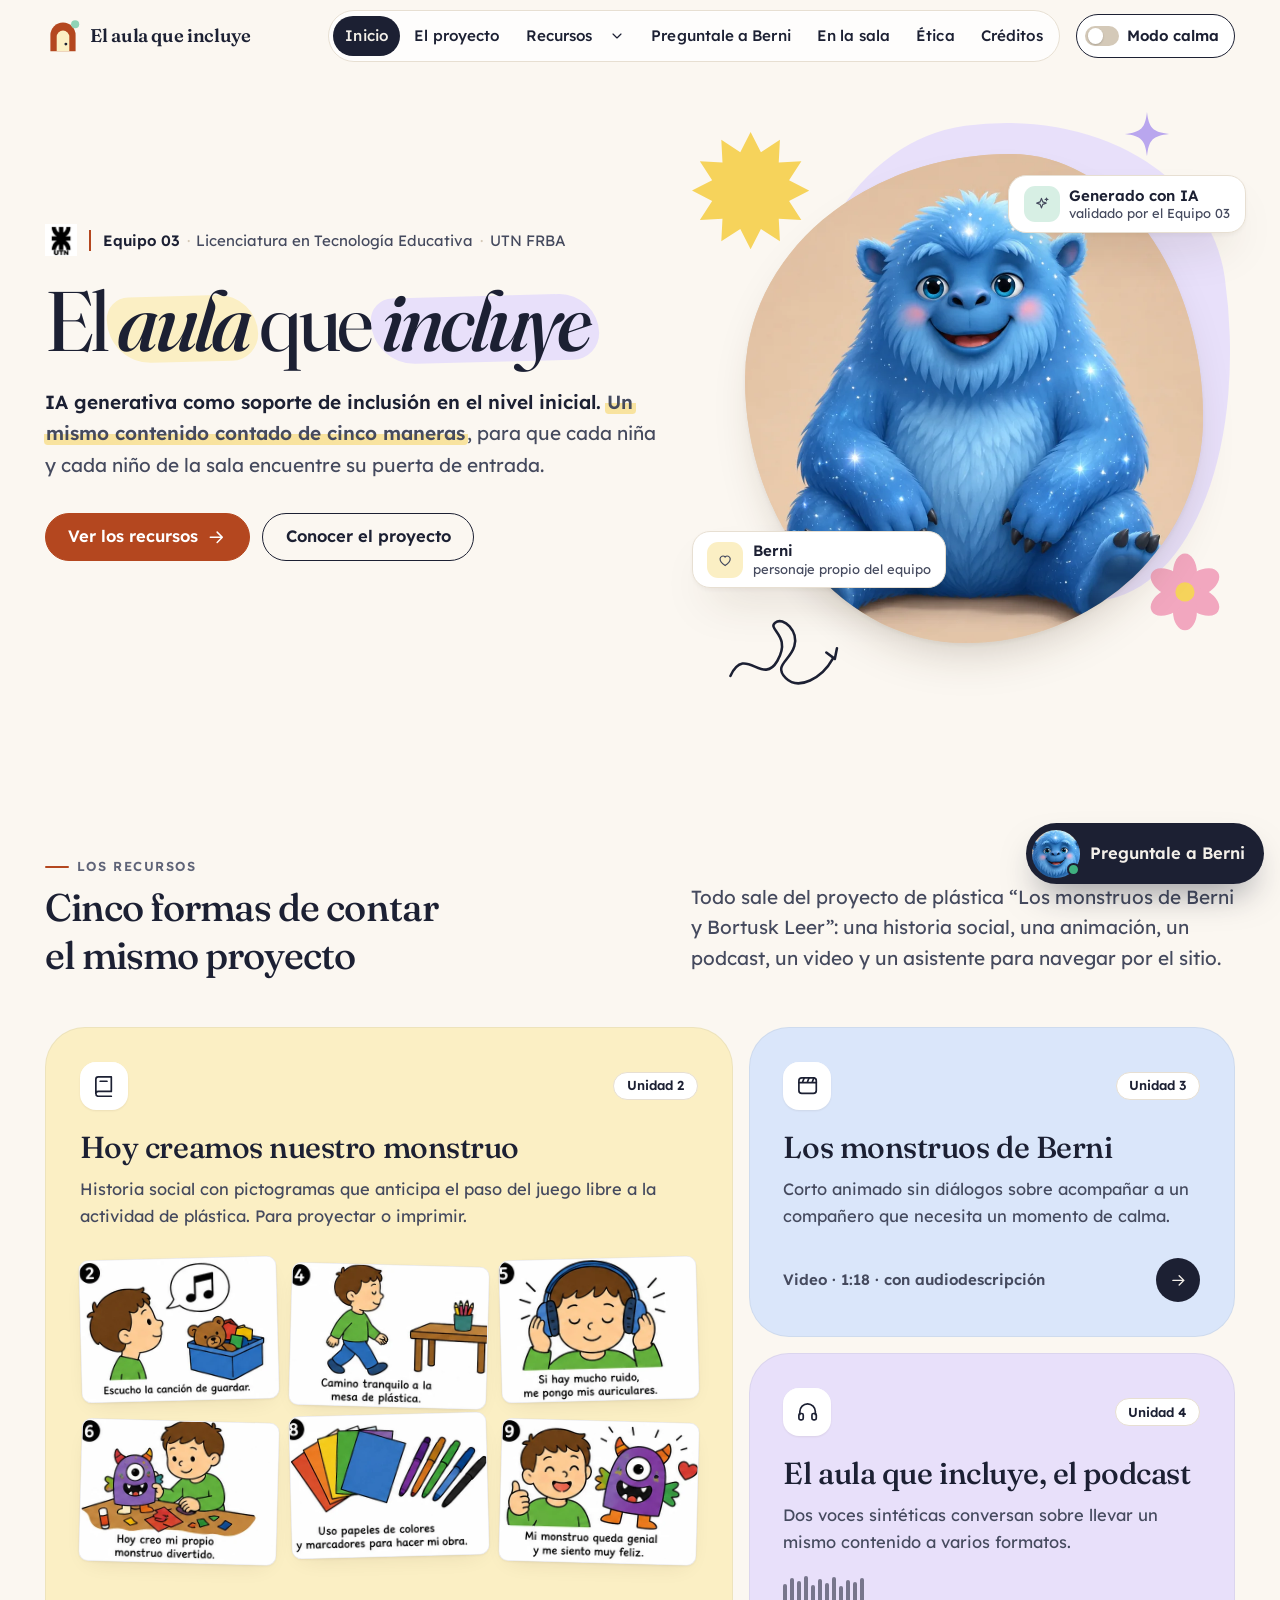
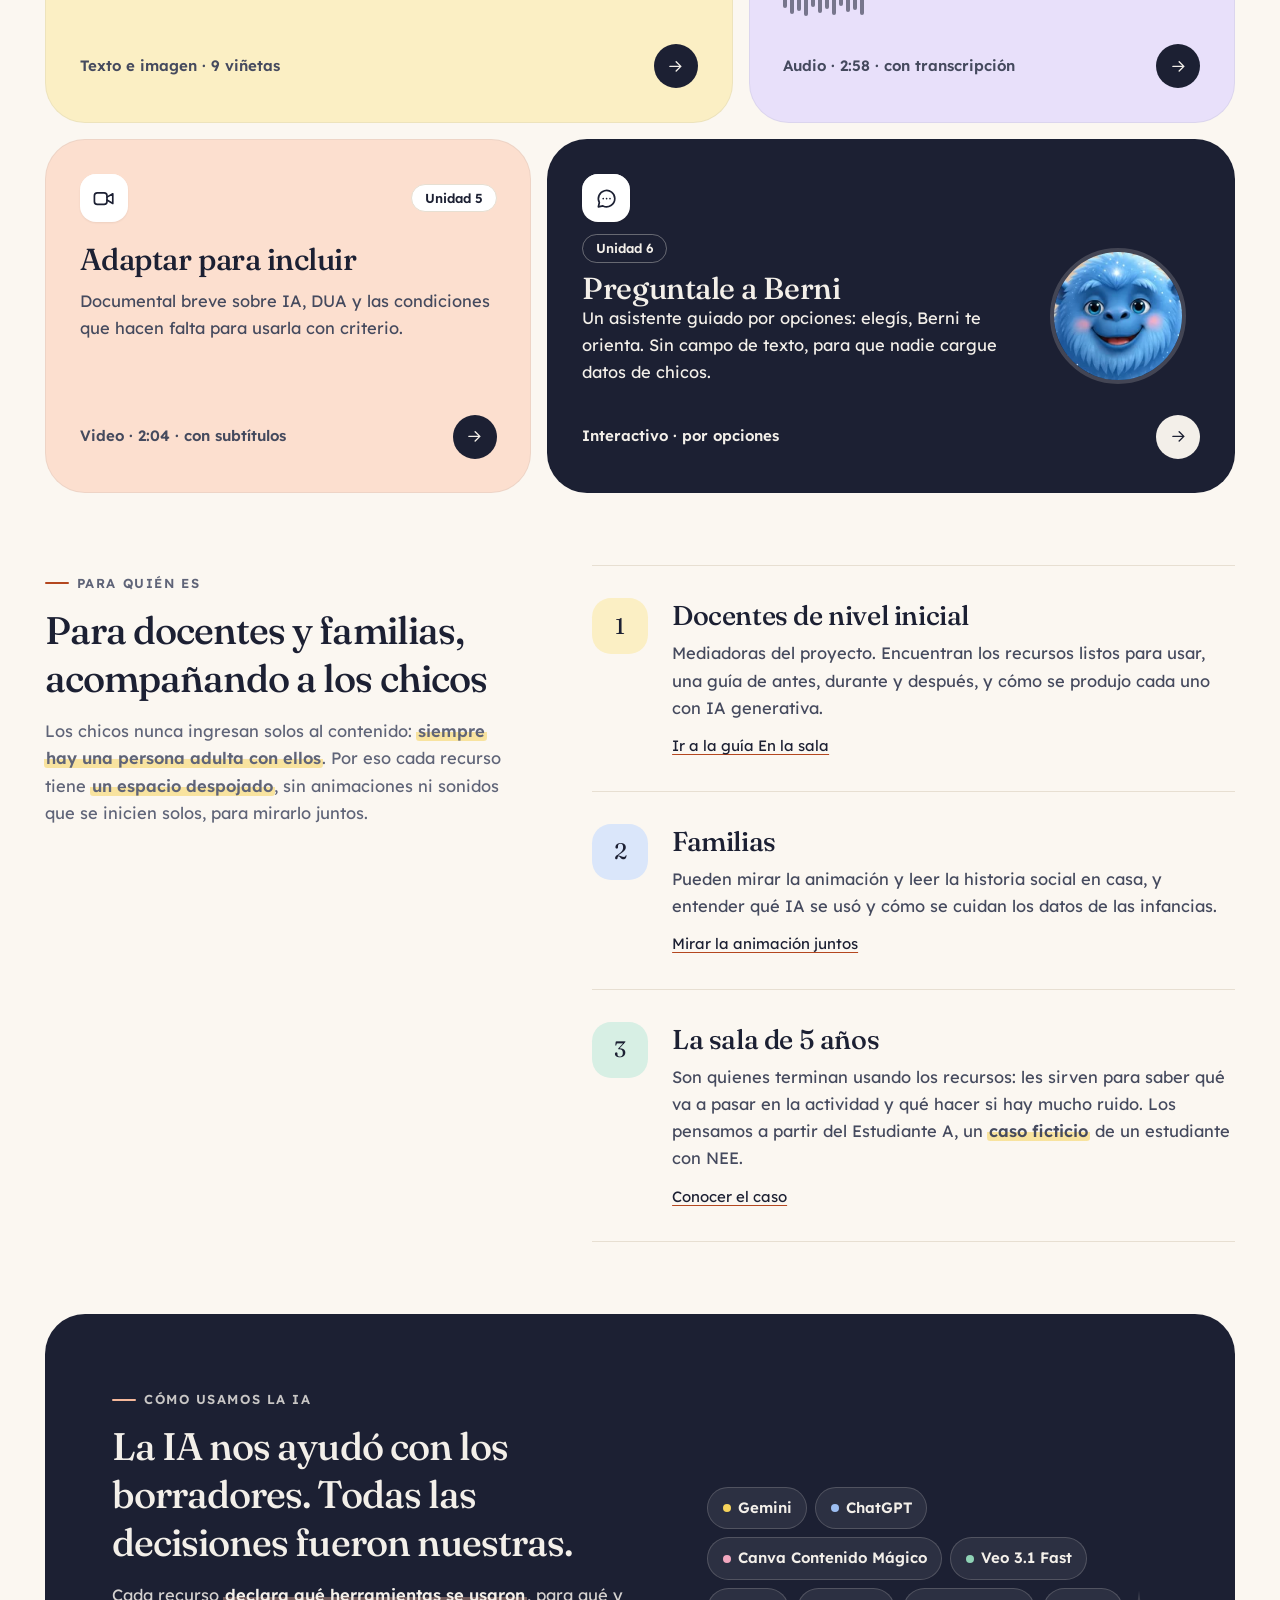
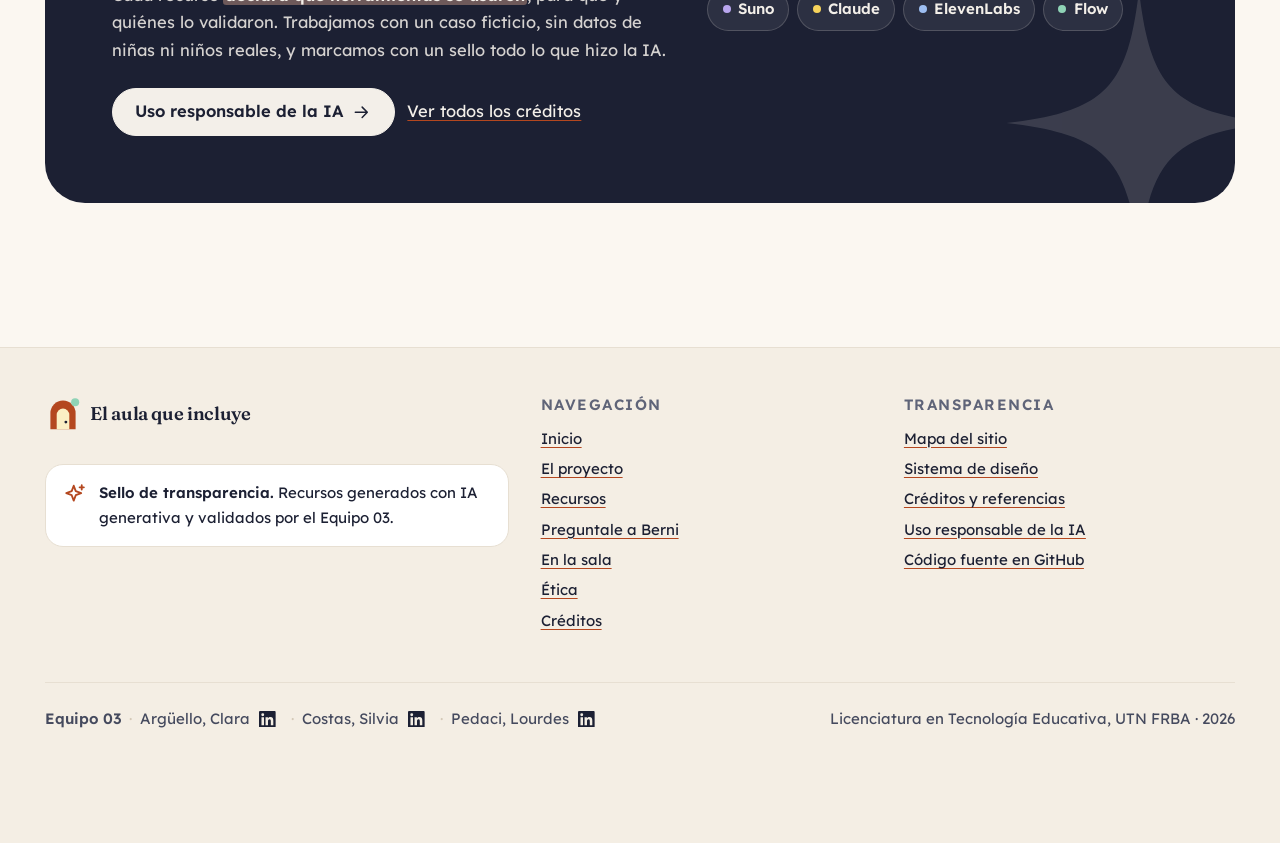
==== commit 8fe27411: "Alinea APA y créditos con el TIF II, amplía el público objetivo y revisa textos - Referencias: Anthr" ====
--- a/index.html
+++ b/index.html
@@ -24,13 +24,13 @@
 <link rel="preconnect" href="https://fonts.googleapis.com">
 <link rel="preconnect" href="https://fonts.gstatic.com" crossorigin>
 <link rel="stylesheet" href="https://fonts.googleapis.com/css2?family=Lexend:wght@300..700&amp;family=Fraunces:ital,opsz,wght@0,9..144,300..700;1,9..144,300..700&amp;display=swap">
-<link rel="stylesheet" href="assets/css/tokens.css?v=20261028a">
-<link rel="stylesheet" href="assets/css/base.css?v=20261028a">
-<link rel="stylesheet" href="assets/css/components.css?v=20261028a">
-<script src="assets/js/calma.js?v=20261028a"></script>
-<script src="assets/js/main.js?v=20261028a" defer></script>
-
-<script src="assets/js/chatbot.js?v=20261028a" defer></script>
+<link rel="stylesheet" href="assets/css/tokens.css?v=20261107a">
+<link rel="stylesheet" href="assets/css/base.css?v=20261107a">
+<link rel="stylesheet" href="assets/css/components.css?v=20261107j">
+<script src="assets/js/calma.js?v=20261107a"></script>
+<script src="assets/js/main.js?v=20261107a" defer></script>
+
+<script src="assets/js/chatbot.js?v=20261107c" defer></script>
 </head>
 <body>
 <svg xmlns="http://www.w3.org/2000/svg" style="display:none" aria-hidden="true"><symbol id="i-arrow" viewBox="0 0 24 24"><path d="M5 12h14M13 6l6 6-6 6"/></symbol><symbol id="i-arrow-left" viewBox="0 0 24 24"><path d="M19 12H5M11 6l-6 6 6 6"/></symbol><symbol id="i-chevron" viewBox="0 0 24 24"><path d="M6 9l6 6 6-6"/></symbol><symbol id="i-menu" viewBox="0 0 24 24"><path d="M4 7h16M4 12h16M4 17h10"/></symbol><symbol id="i-close" viewBox="0 0 24 24"><path d="M6 6l12 12M18 6L6 18"/></symbol><symbol id="i-book" viewBox="0 0 24 24"><path d="M4 5.5A2.5 2.5 0 0 1 6.5 3H20v15H6.5A2.5 2.5 0 0 0 4 20.5zM4 20.5A2.5 2.5 0 0 0 6.5 23H20M8.5 7.5h7"/></symbol><symbol id="i-film" viewBox="0 0 24 24"><rect x="3" y="4" width="18" height="16" rx="3"/><path d="M3 9h18M8.5 4l-2 5M13.5 4l-2 5M18.5 4l-2 5"/></symbol><symbol id="i-headphones" viewBox="0 0 24 24"><path d="M4 15v-3a8 8 0 0 1 16 0v3"/><rect x="3" y="14" width="4.5" height="6.5" rx="1.6"/><rect x="16.5" y="14" width="4.5" height="6.5" rx="1.6"/></symbol><symbol id="i-video" viewBox="0 0 24 24"><rect x="2.5" y="6" width="13" height="12" rx="3"/><path d="M15.5 10.5l6-3.5v10l-6-3.5"/></symbol><symbol id="i-chat" viewBox="0 0 24 24"><path d="M20.5 12a8.5 8.5 0 0 1-12.3 7.6L3.5 20.5l1-4.4A8.5 8.5 0 1 1 20.5 12z"/><path d="M8.5 12h.01M12 12h.01M15.5 12h.01"/></symbol><symbol id="i-sparkle" viewBox="0 0 24 24"><path d="M11 3.5l1.9 5.1 5.1 1.9-5.1 1.9L11 17.5l-1.9-5.1L4 10.5l5.1-1.9zM18.5 3v4M16.5 5h4"/></symbol><symbol id="i-leaf" viewBox="0 0 24 24"><path d="M5 19.5C5 11 10 5 20 4.5c0 10-6 15-14.5 15"/><path d="M5 19.5l7.5-7.5"/></symbol><symbol id="i-print" viewBox="0 0 24 24"><path d="M7 9V3.5h10V9"/><rect x="3" y="9" width="18" height="8" rx="2"/><path d="M7 14h10v6.5H7z"/></symbol><symbol id="i-download" viewBox="0 0 24 24"><path d="M12 3.5v11.5M7 10l5 5 5-5M4.5 20.5h15"/></symbol><symbol id="i-play" viewBox="0 0 24 24"><path d="M8 5.5v13l11-6.5z" fill="currentColor" stroke="none"/></symbol><symbol id="i-external" viewBox="0 0 24 24"><path d="M14 4h6v6M20 4l-9 9M18 14v5a1 1 0 0 1-1 1H5a1 1 0 0 1-1-1V7a1 1 0 0 1 1-1h5"/></symbol><symbol id="i-plus" viewBox="0 0 24 24"><path d="M12 5v14M5 12h14"/></symbol><symbol id="i-check" viewBox="0 0 24 24"><path d="M5 12.5l4.5 4.5L19 7"/></symbol><symbol id="i-users" viewBox="0 0 24 24"><circle cx="9" cy="8" r="3.2"/><path d="M3 19.5c.8-3.4 3.2-5 6-5s5.2 1.6 6 5"/><circle cx="17" cy="9" r="2.4"/><path d="M16.5 14c2.3 0 3.9 1.3 4.5 4"/></symbol><symbol id="i-eye" viewBox="0 0 24 24"><path d="M2.5 12S6 5.5 12 5.5 21.5 12 21.5 12 18 18.5 12 18.5 2.5 12 2.5 12z"/><circle cx="12" cy="12" r="3"/></symbol><symbol id="i-shield" viewBox="0 0 24 24"><path d="M12 3l7.5 3v5.5c0 4.5-3.2 8.3-7.5 9.5-4.3-1.2-7.5-5-7.5-9.5V6z"/><path d="M9 12l2 2 4-4"/></symbol><symbol id="i-scale" viewBox="0 0 24 24"><path d="M12 4v16M7 20h10M5 7h14M5 7l-2.5 6a2.5 2.5 0 0 0 5 0zM19 7l-2.5 6a2.5 2.5 0 0 0 5 0z"/></symbol><symbol id="i-lock" viewBox="0 0 24 24"><rect x="5" y="11" width="14" height="9.5" rx="2.5"/><path d="M8 11V8a4 4 0 0 1 8 0v3"/></symbol><symbol id="i-map" viewBox="0 0 24 24"><path d="M9 4L3 6.5V20l6-2.5 6 2.5 6-2.5V4l-6 2.5zM9 4v13.5M15 6.5V20"/></symbol><symbol id="i-heart" viewBox="0 0 24 24"><path d="M12 20s-7.5-4.6-7.5-10A4.3 4.3 0 0 1 12 7.4 4.3 4.3 0 0 1 19.5 10C19.5 15.4 12 20 12 20z"/></symbol><symbol id="i-info" viewBox="0 0 24 24"><circle cx="12" cy="12" r="9"/><path d="M12 11v5.5M12 7.5h.01"/></symbol><symbol id="i-clock" viewBox="0 0 24 24"><circle cx="12" cy="12" r="9"/><path d="M12 7v5l3 2"/></symbol><symbol id="i-grid" viewBox="0 0 24 24"><rect x="4" y="4" width="6.5" height="6.5" rx="1.5"/><rect x="13.5" y="4" width="6.5" height="6.5" rx="1.5"/><rect x="4" y="13.5" width="6.5" height="6.5" rx="1.5"/><rect x="13.5" y="13.5" width="6.5" height="6.5" rx="1.5"/></symbol><symbol id="i-slides" viewBox="0 0 24 24"><rect x="6" y="4.5" width="12" height="15" rx="2"/><path d="M2.5 8v8M21.5 8v8"/></symbol><symbol id="i-home" viewBox="0 0 24 24"><path d="M4 11l8-7 8 7v9H15v-6H9v6H4z"/></symbol><symbol id="i-blocks" viewBox="0 0 24 24"><rect x="3.5" y="12" width="7.5" height="8.5" rx="1.5"/><rect x="13" y="12" width="7.5" height="8.5" rx="1.5"/><rect x="8.25" y="3.5" width="7.5" height="8.5" rx="1.5"/></symbol><symbol id="i-scale-balance" viewBox="0 0 24 24"><path d="M3 12h18"/></symbol><symbol id="i-compass" viewBox="0 0 24 24"><circle cx="12" cy="12" r="9"/><path d="M15.5 8.5l-2 5-5 2 2-5z"/></symbol><symbol id="i-linkedin" viewBox="0 0 24 24"><path fill="currentColor" stroke="none" d="M20.45 20.45h-3.56v-5.57c0-1.33-.02-3.04-1.85-3.04-1.86 0-2.14 1.45-2.14 2.94v5.67H9.35V9h3.41v1.56h.05c.48-.9 1.64-1.85 3.37-1.85 3.6 0 4.27 2.37 4.27 5.46v6.28zM5.34 7.43a2.06 2.06 0 1 1 0-4.13 2.06 2.06 0 0 1 0 4.13zM7.12 20.45H3.56V9h3.56v11.45zM22.22 0H1.77C.79 0 0 .77 0 1.73v20.54C0 23.23.79 24 1.77 24h20.45c.98 0 1.78-.77 1.78-1.73V1.73C24 .77 23.2 0 22.22 0z"/></symbol></svg>
@@ -86,10 +86,10 @@
   <div class="wrap">
     <div class="section-head section-head--split">
       <div>
-        <p class="eyebrow">Cinco recursos, un proyecto de sala</p>
-        <h2 id="puertas-titulo">Un mismo contenido, muchas puertas de entrada</h2>
-      </div>
-      <p class="lead">Todo gira alrededor del proyecto de plástica “Los monstruos de Berni y Bortusk Leer”. Texto, imagen, animación, audio y video, más un asistente que orienta el recorrido.</p>
+        <p class="eyebrow">Los recursos</p>
+        <h2 id="puertas-titulo">Cinco formas de contar el mismo proyecto</h2>
+      </div>
+      <p class="lead">Todo sale del proyecto de plástica “Los monstruos de Berni y Bortusk Leer”: una historia social, una animación, un podcast, un video y un asistente para navegar por el sitio.</p>
     </div>
 
     <div class="bento">
@@ -98,12 +98,12 @@
         <h3><a href="recursos/historia-social.html">Hoy creamos nuestro monstruo</a></h3>
         <p>Historia social con pictogramas que anticipa el paso del juego libre a la actividad de plástica. Para proyectar o imprimir.</p>
         <div class="rcard__pictos" aria-hidden="true">
-          <img src="assets/img/historia-social/02.webp" width="436" height="298" alt="" loading="lazy">
-          <img src="assets/img/historia-social/04.webp" width="436" height="298" alt="" loading="lazy">
-          <img src="assets/img/historia-social/05.webp" width="436" height="298" alt="" loading="lazy">
-          <img src="assets/img/historia-social/06.webp" width="436" height="298" alt="" loading="lazy">
-          <img src="assets/img/historia-social/08.webp" width="436" height="298" alt="" loading="lazy">
-          <img src="assets/img/historia-social/09.webp" width="436" height="298" alt="" loading="lazy">
+          <img src="assets/img/historia-social/02.webp" width="436" height="316" alt="" loading="lazy">
+          <img src="assets/img/historia-social/04.webp" width="436" height="316" alt="" loading="lazy">
+          <img src="assets/img/historia-social/05.webp" width="436" height="316" alt="" loading="lazy">
+          <img src="assets/img/historia-social/06.webp" width="436" height="316" alt="" loading="lazy">
+          <img src="assets/img/historia-social/08.webp" width="436" height="316" alt="" loading="lazy">
+          <img src="assets/img/historia-social/09.webp" width="436" height="316" alt="" loading="lazy">
         </div>
         <div class="rcard__meta"><span>Texto e imagen · 9 viñetas</span><span class="rcard__go"><svg class="icon" aria-hidden="true" focusable="false"><use href="#i-arrow"/></svg></span></div>
       </article>
@@ -148,8 +148,8 @@
   <div class="wrap audience">
     <div class="audience__head">
       <p class="eyebrow">Para quién es</p>
-      <h2 id="quien-titulo">Un sitio que les habla a las personas adultas que acompañan</h2>
-      <p class="muted">Las niñas y los niños llegan a los recursos <mark class="key">siempre con mediación adulta</mark>. Por eso cada recurso tiene una <mark class="key">zona limpia y de baja estimulación</mark> “para mirar con los chicos”.</p>
+      <h2 id="quien-titulo">Para docentes y familias, acompañando a los chicos</h2>
+      <p class="muted">Los chicos nunca ingresan solos al contenido: <mark class="key">siempre hay una persona adulta con ellos</mark>. Por eso cada recurso tiene <mark class="key">un espacio despojado</mark>, sin animaciones ni sonidos que se inicien solos, para mirarlo juntos.</p>
     </div>
     <ol class="audience__list">
       <li class="audience__item reveal">
@@ -172,7 +172,7 @@
         <span class="audience__num" style="--tint:var(--t-mint)" aria-hidden="true">3</span>
         <div>
           <h3>La sala de 5 años</h3>
-          <p>Las destinatarias y los destinatarios finales. Los recursos anticipan, modelan y acompañan, con especial atención al <mark class="key">caso ficticio</mark> del Estudiante A.</p>
+          <p>Son quienes terminan usando los recursos: les sirven para saber qué va a pasar en la actividad y qué hacer si hay mucho ruido. Los pensamos a partir del Estudiante A, un <mark class="key">caso ficticio</mark> de un estudiante con NEE.</p>
           <p class="note"><a href="proyecto.html#caso">Conocer el caso</a></p>
         </div>
       </li>
@@ -186,8 +186,8 @@
       <div class="deco deco--spin" style="right:-3rem;bottom:-4rem;width:18rem;opacity:.14" aria-hidden="true"><svg viewBox="0 0 100 100"><path d="M50 4 C54 38 62 46 96 50 C62 54 54 62 50 96 C46 62 38 54 4 50 C38 46 46 38 50 4Z" fill="var(--c-on-ink)"/></svg></div>
       <div>
         <p class="eyebrow">Cómo usamos la IA</p>
-        <h2 id="ia-titulo">La herramienta genera. La decisión sigue siendo pedagógica.</h2>
-        <p>Cada recurso <mark class="key">declara qué herramientas se usaron</mark>, para qué y quiénes lo validaron. Trabajamos con un caso ficticio, sin datos de niñas ni niños reales, y rotulamos todo contenido sintético.</p>
+        <h2 id="ia-titulo">La IA nos ayudó con los borradores. Todas las decisiones fueron nuestras.</h2>
+        <p>Cada recurso <mark class="key">declara qué herramientas se usaron</mark>, para qué y quiénes lo validaron. Trabajamos con un caso ficticio, sin datos de niñas ni niños reales, y marcamos con un sello todo lo que hizo la IA.</p>
         <div class="btn-row" style="margin-top:1.5rem">
           <a class="btn" href="etica.html">Uso responsable de la IA<svg class="icon" aria-hidden="true" focusable="false"><use href="#i-arrow"/></svg></a>
           <a href="creditos.html">Ver todos los créditos</a>
--- a/assets/css/components.css
+++ b/assets/css/components.css
@@ -512,6 +512,9 @@
 .rcard__pictos { display: grid; grid-template-columns: repeat(3, 1fr); gap: 0.75rem; margin-top: var(--s-4); }
 .rcard__pictos img {
   width: 100%;
+  height: auto;
+  aspect-ratio: 436 / 316;
+  object-fit: cover;
   border-radius: var(--r-sm);
   border: 1px solid rgba(28, 32, 51, 0.08);
   box-shadow: var(--sh-soft);
@@ -940,6 +943,7 @@
 thead th { font-size: var(--fs-xs); letter-spacing: 0.1em; text-transform: uppercase; color: var(--c-muted); background: var(--c-bg); }
 tbody tr:last-child > * { border-bottom: 0; }
 tbody th { font-weight: 600; }
+.credit-ed { display: block; margin-top: var(--s-2); padding-top: var(--s-2); border-top: 1px dashed var(--c-line); color: var(--c-muted); }
 .yes { display: inline-flex; align-items: center; gap: 0.35rem; font-weight: 600; }
 .yes .icon { color: #2E7D5B; }
 .no { color: var(--c-muted); }
@@ -995,6 +999,19 @@
 .dua-grid { display: grid; gap: var(--s-3); list-style: none; margin: 0 0 var(--s-5); padding: 0; }
 @media (min-width: 720px) { .dua-grid { grid-template-columns: 1.15fr 1fr 0.9fr; } }
 .dua-grid li { margin: 0; padding: var(--s-5); border-radius: var(--r-lg); background: var(--tint); }
+/* Público objetivo: necesidades, barreras y apoyos por grupo */
+.aud-group { margin-top: var(--s-6); padding: var(--s-5); border-radius: var(--r-lg); border: 1px solid var(--c-line); border-left: 0.5rem solid var(--tint); background: var(--c-surface); }
+.prose-section .aud-group h3 { margin: 0 0 var(--s-4); display: flex; flex-wrap: wrap; align-items: center; gap: var(--s-2) var(--s-3); }
+.aud-group__tag { display: inline-block; padding: 0.15rem 0.7rem; border-radius: 999px; background: var(--tint); font-family: var(--f-body, inherit); font-size: var(--fs-xs); font-weight: 600; letter-spacing: 0.08em; text-transform: uppercase; color: var(--c-ink); }
+.aud-group__dl { display: grid; gap: var(--s-4); margin: 0; }
+.aud-group__dl > div { display: grid; gap: var(--s-1); }
+.aud-group__dl dt { font-size: var(--fs-xs); font-weight: 600; letter-spacing: 0.1em; text-transform: uppercase; color: var(--c-muted); }
+.aud-group__dl dd { margin: 0; color: var(--c-ink-soft); }
+@media (min-width: 720px) {
+  .aud-group { padding: var(--s-6); }
+  .aud-group__dl > div { grid-template-columns: 10rem 1fr; gap: var(--s-5); }
+}
+.aud-group__go { margin: var(--s-4) 0 0; font-size: var(--fs-sm); font-weight: 600; }
 .dua-grid strong { display: block; font-family: var(--f-display); font-weight: 500; font-size: var(--fs-lg); margin-bottom: var(--s-1); }
 
 /* TPACK */
@@ -1092,7 +1109,7 @@
 .chat__head { display: flex; align-items: center; gap: var(--s-3); padding: var(--s-4) var(--s-5); border-bottom: 1px solid var(--c-line); background: var(--t-mint); }
 .chat__avatar { width: 2.75rem; height: 2.75rem; border-radius: 50%; object-fit: cover; flex: none; background: #E4C9AB; }
 .chat__title { margin: 0; font-family: var(--f-display); font-size: var(--fs-lg); font-weight: 600; line-height: 1.15; }
-.chat__status { display: flex; align-items: center; gap: 0.4rem; font-size: var(--fs-xs); color: var(--c-ink-soft); }
+.chat__status { display: flex; align-items: center; gap: 0.4rem; font-size: var(--fs-xs); color: var(--c-ink-soft); white-space: nowrap; }
 .chat__status::before { content: ""; width: 0.5rem; height: 0.5rem; border-radius: 50%; background: #2E8A63; animation: breathe 2.8s ease-in-out infinite; }
 .chat__head .btn { margin-left: auto; }
 .chat__log { flex: 1; overflow-y: auto; padding: var(--s-5); display: flex; flex-direction: column; gap: var(--s-4); background: var(--c-bg); scroll-behavior: smooth; }
@@ -1111,7 +1128,7 @@
 .msg--typing .msg__bubble span:nth-child(2) { animation-delay: 0.15s; }
 .msg--typing .msg__bubble span:nth-child(3) { animation-delay: 0.3s; }
 @keyframes typing { 0%, 100% { opacity: 0.3; transform: translateY(0); } 50% { opacity: 1; transform: translateY(-3px); } }
-.chat__options { list-style: none; margin: 0 0 0 2.75rem; padding: 0; display: flex; flex-wrap: wrap; gap: 0.5rem; }
+.chat__options { list-style: none; margin: 0; padding: 0; display: flex; flex-wrap: wrap; gap: 0.5rem; }
 .chat__options li { margin: 0; }
 .chat__opt {
   min-height: 44px;
@@ -1182,7 +1199,7 @@
 @keyframes panel-in { from { transform: translateX(24px); opacity: 0; } to { transform: none; opacity: 1; } }
 .chat-panel .chat { border-radius: 0; min-height: 0; height: 100%; }
 @media (min-width: 720px) {
-  .chat-panel__box { width: 440px; height: auto; margin: 1rem; }
+  .chat-panel__box { width: 480px; height: auto; margin: 1rem; }
   .chat-panel .chat { border-radius: var(--r-xl); height: calc(100dvh - 2rem); }
 }
 .chat-panel__close { margin-left: 0.25rem; }
@@ -1275,6 +1292,32 @@
 .chat__head .btn { margin-left: 0; padding-inline: 0.85rem; }
 .chat__head .chat-panel__close { width: 44px; height: 44px; flex: none; }
 .chat__head { padding-inline: var(--s-4); }
+/* Estado en una sola línea; si algún día no entra, se recorta con puntos suspensivos en vez de partirse */
+.chat__status { display: block; overflow: hidden; text-overflow: ellipsis; padding-left: 0.2rem; margin: 0.1rem 0 0 -0.2rem; line-height: 1.3; }
+.chat__status::before { display: inline-block; margin-right: 0.4rem; vertical-align: 0.05em; }
+.audience > * { min-width: 0; }
+/* Nodo de inicio: dos opciones por fila que ocupan todo el ancho, y la última
+   ("No encuentro lo que busco") sola abajo, de lado a lado. Las columnas toman el ancho
+   de su contenido y reparten el sobrante; en pantallas angostas el texto se parte adentro del botón. */
+.chat__options--inicio { display: grid; grid-template-columns: repeat(2, auto); }
+.chat__options--inicio li:last-child:nth-child(odd) { grid-column: 1 / -1; }
+.chat__options--inicio .chat__opt { width: 100%; height: 100%; text-align: center; }
+@media (max-width: 479px) {
+  .chat__options--inicio { grid-template-columns: repeat(2, minmax(0, 1fr)); }
+  .chat__options--inicio .chat__opt { padding-inline: 0.7rem; line-height: 1.3; }
+}
+/* Pantallas angostas: se oculta el avatar del encabezado (Berni ya aparece en cada mensaje)
+   y "Reiniciar" pasa a ser un botón de ícono; el texto sigue siendo su nombre accesible */
+@media (max-width: 479px) {
+  .chat__head { gap: var(--s-2); }
+  .chat__head .chat__avatar { display: none; }
+  .chat__head [data-chat-reset] { flex: none; position: relative; width: 44px; height: 44px; padding: 0; font-size: 0; gap: 0; }
+  .chat__head [data-chat-reset]::before {
+    content: ""; position: absolute; inset: 0; margin: auto; width: 21px; height: 21px; background: currentColor;
+    -webkit-mask: url("data:image/svg+xml,%3Csvg xmlns='http://www.w3.org/2000/svg' viewBox='0 0 24 24' fill='none' stroke='black' stroke-width='1.75' stroke-linecap='round' stroke-linejoin='round'%3E%3Cpath d='M3 12a9 9 0 1 0 9-9 9.75 9.75 0 0 0-6.74 2.74L3 8'/%3E%3Cpath d='M3 3v5h5'/%3E%3C/svg%3E") center / contain no-repeat;
+            mask: url("data:image/svg+xml,%3Csvg xmlns='http://www.w3.org/2000/svg' viewBox='0 0 24 24' fill='none' stroke='black' stroke-width='1.75' stroke-linecap='round' stroke-linejoin='round'%3E%3Cpath d='M3 12a9 9 0 1 0 9-9 9.75 9.75 0 0 0-6.74 2.74L3 8'/%3E%3Cpath d='M3 3v5h5'/%3E%3C/svg%3E") center / contain no-repeat;
+  }
+}
 
 @media (max-width: 479px) {
   .seq__controls { gap: var(--s-2); }
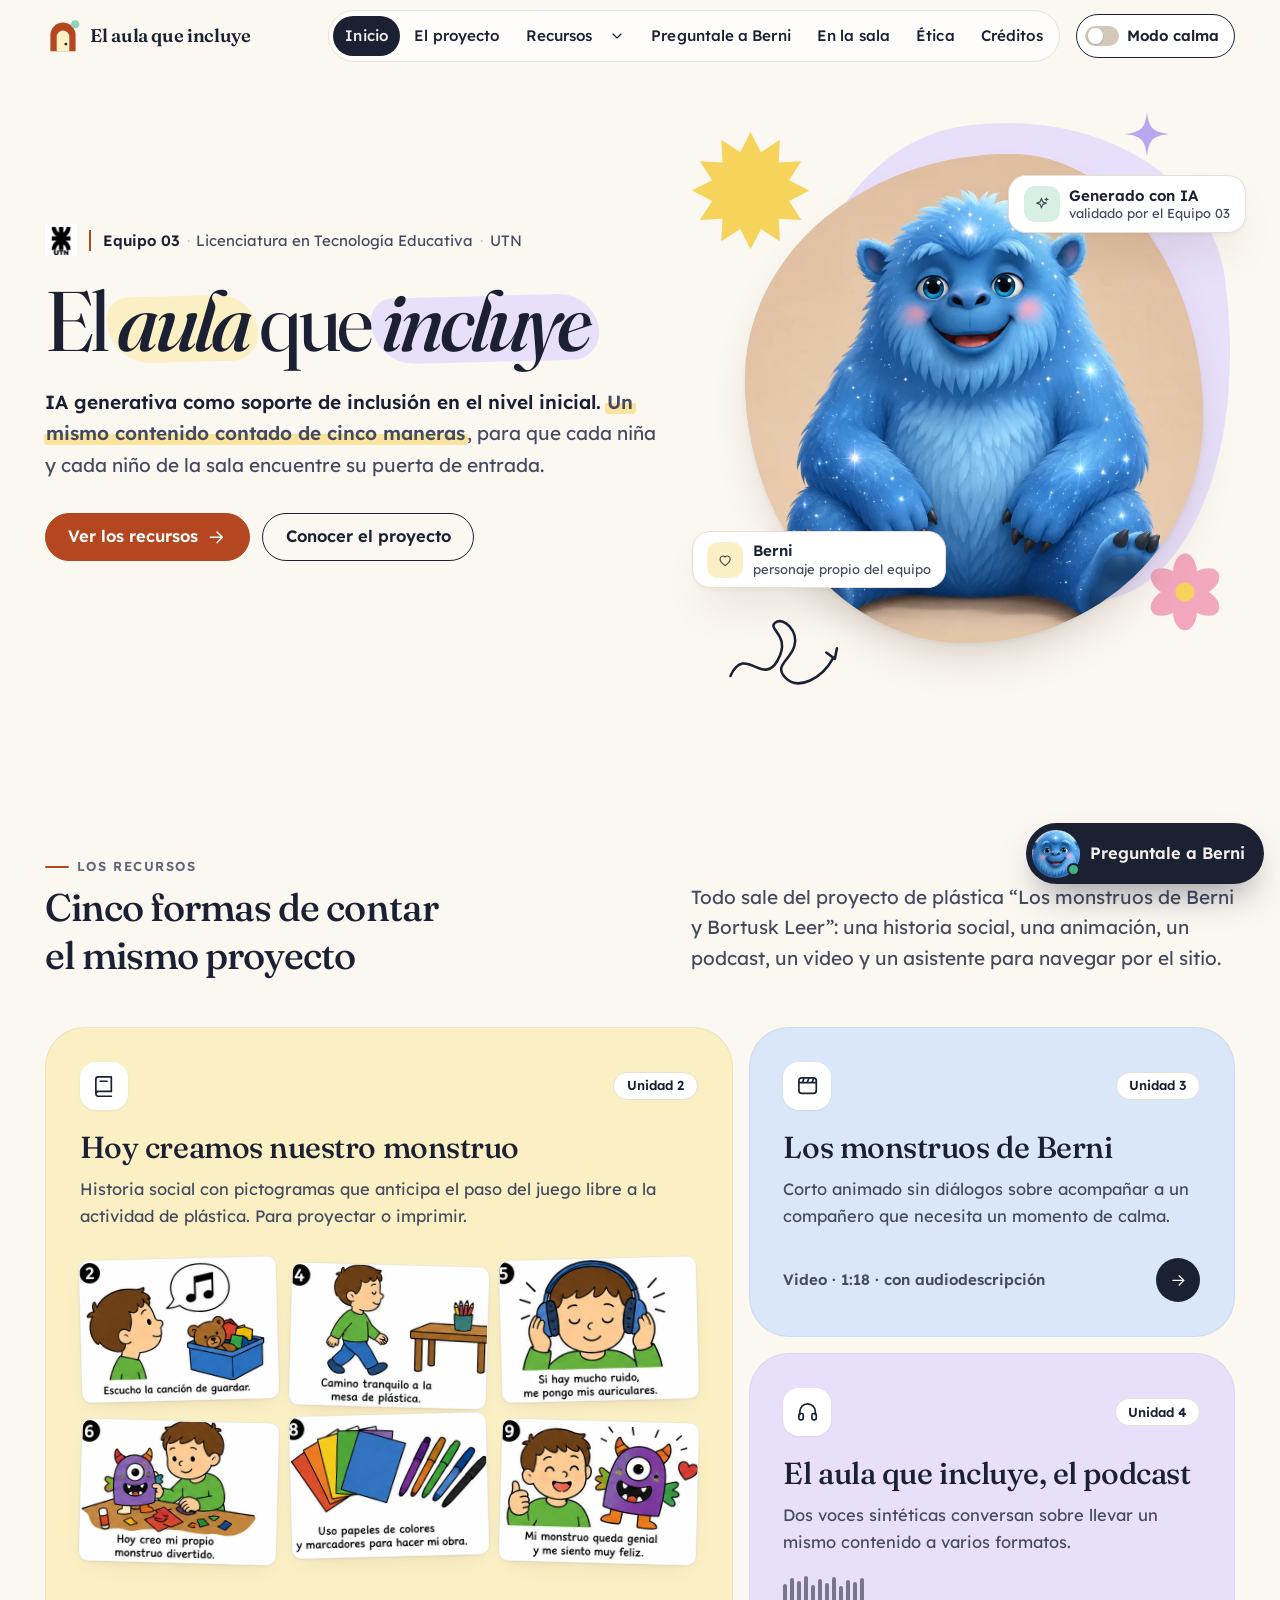
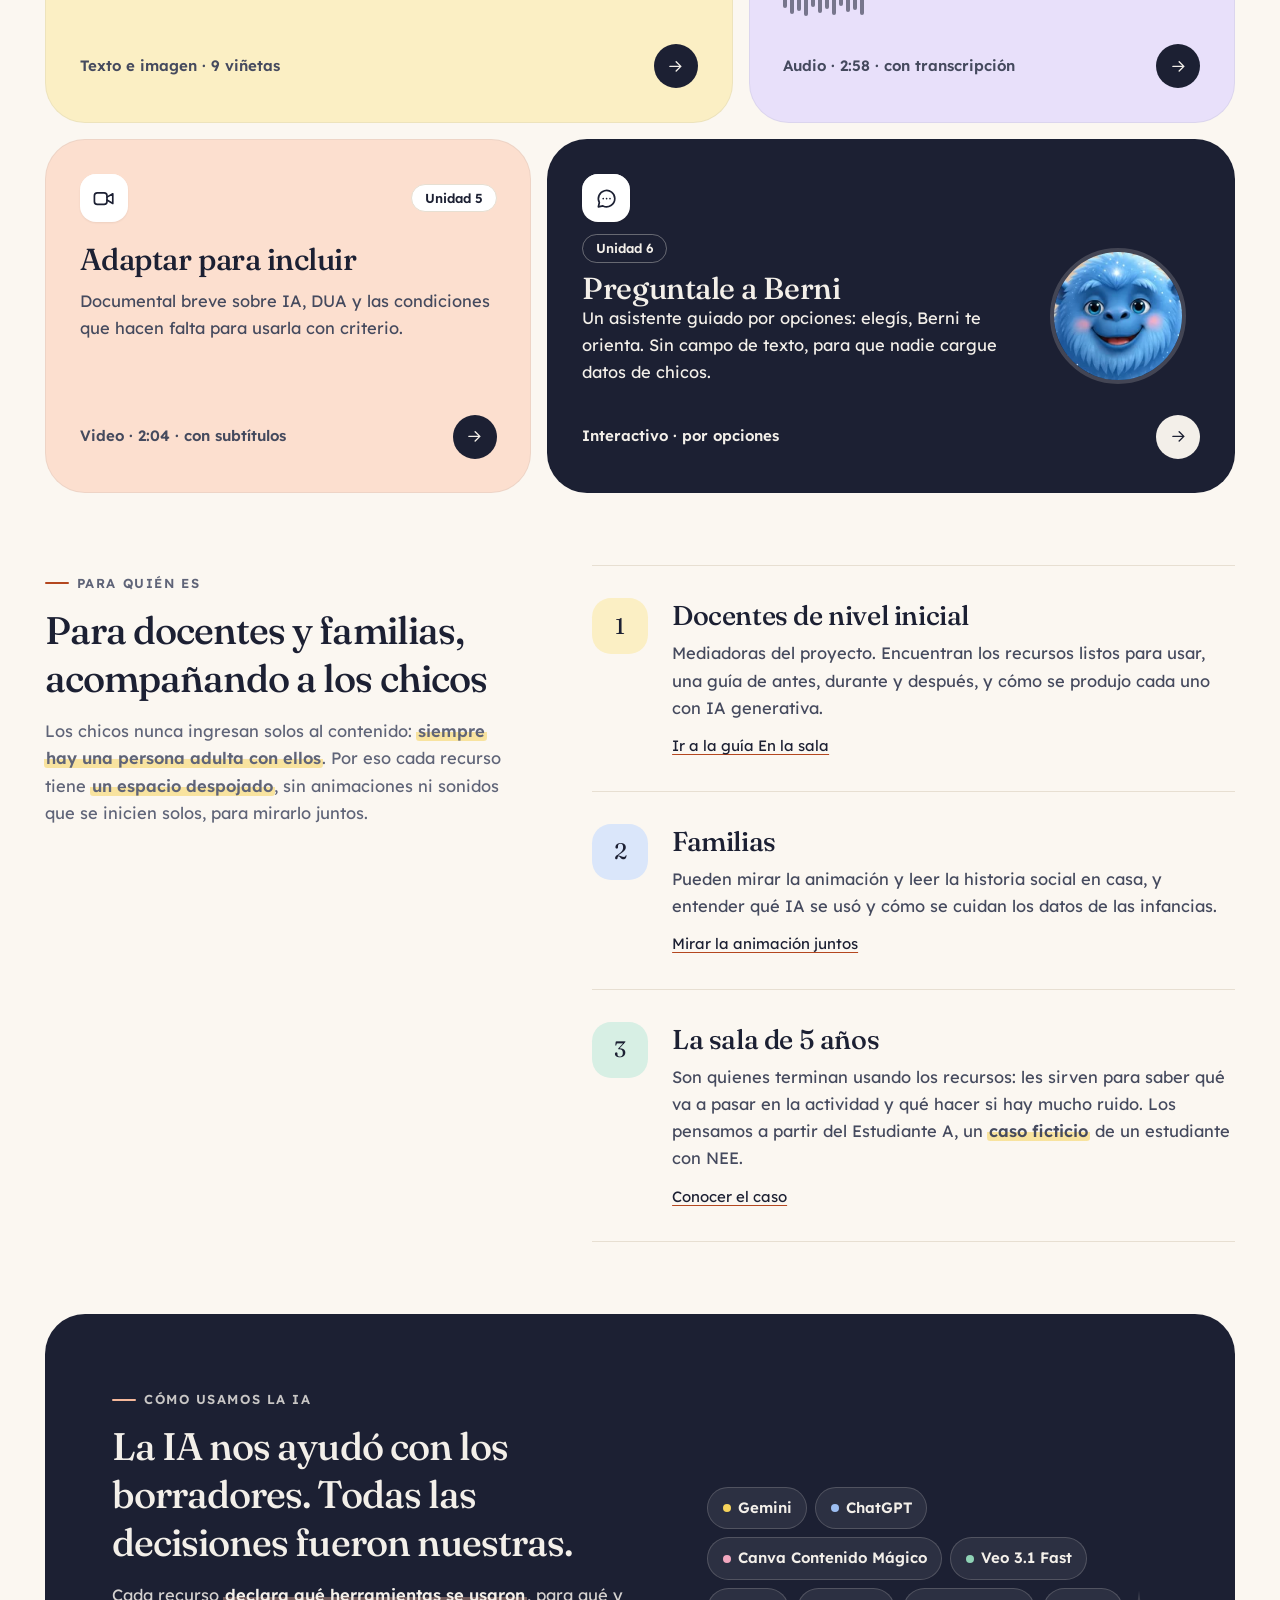
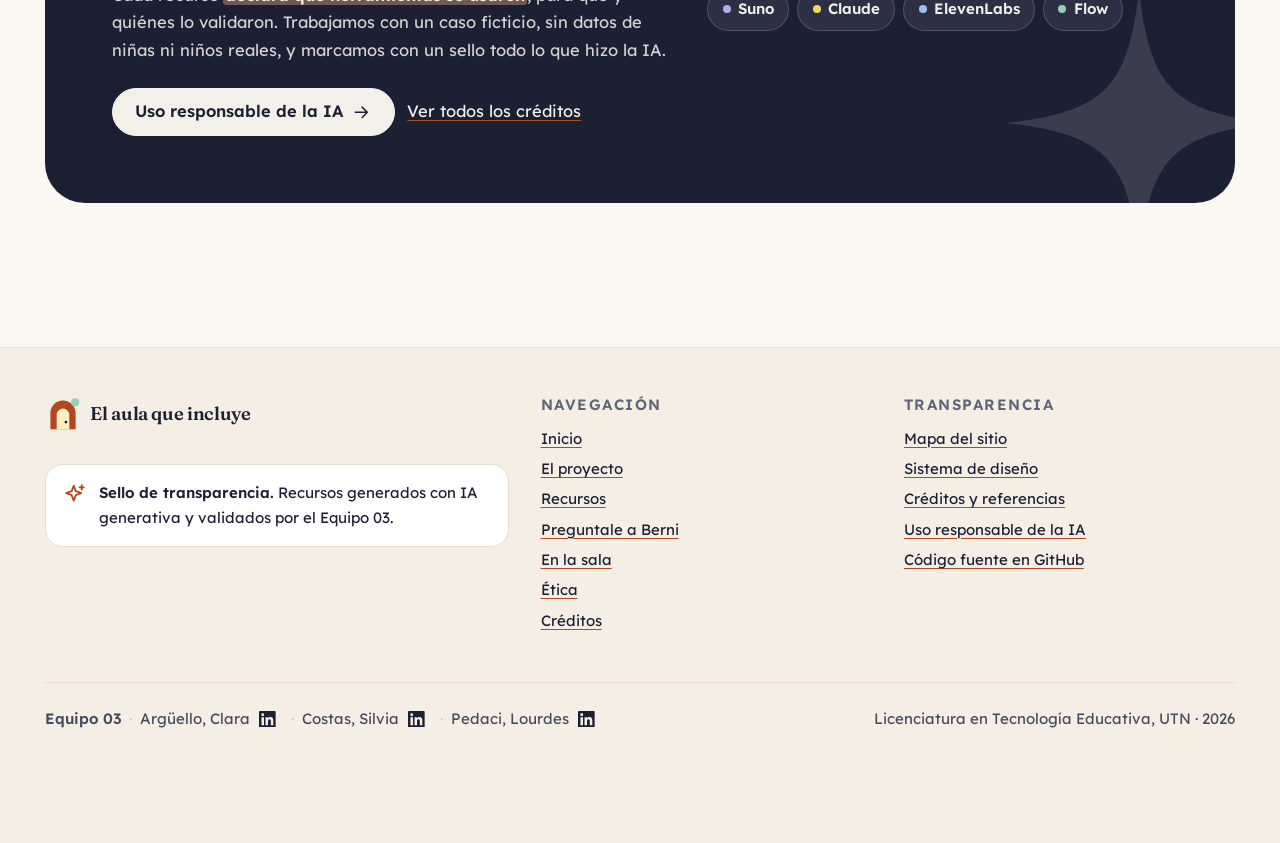
==== commit 915f6974: "Quita FRBA del sitio Pie, portada, sección Equipo, respuesta del asistente y referencia de UTN (2026" ====
--- a/index.html
+++ b/index.html
@@ -26,9 +26,9 @@
 <link rel="stylesheet" href="https://fonts.googleapis.com/css2?family=Lexend:wght@300..700&amp;family=Fraunces:ital,opsz,wght@0,9..144,300..700;1,9..144,300..700&amp;display=swap">
 <link rel="stylesheet" href="assets/css/tokens.css?v=20261107a">
 <link rel="stylesheet" href="assets/css/base.css?v=20261107a">
-<link rel="stylesheet" href="assets/css/components.css?v=20261107j">
+<link rel="stylesheet" href="assets/css/components.css?v=20261107k">
 <script src="assets/js/calma.js?v=20261107a"></script>
-<script src="assets/js/main.js?v=20261107a" defer></script>
+<script src="assets/js/main.js?v=20261107b" defer></script>
 
 <script src="assets/js/chatbot.js?v=20261107c" defer></script>
 </head>
@@ -59,7 +59,7 @@
 <section class="hero" aria-labelledby="hero-titulo">
   <div class="wrap hero__grid">
     <div>
-      <p class="hero__kicker rise"><img src="assets/img/logos/utn-logo.png" width="32" height="32" alt="" class="hero__kicker-logo"><span><strong>Equipo 03</strong><span class="hero__kicker-sep" aria-hidden="true">·</span>Licenciatura en Tecnología Educativa<span class="hero__kicker-sep" aria-hidden="true">·</span>UTN FRBA</span></p>
+      <p class="hero__kicker rise"><img src="assets/img/logos/utn-logo.png" width="32" height="32" alt="" class="hero__kicker-logo"><span><strong>Equipo 03</strong><span class="hero__kicker-sep" aria-hidden="true">·</span>Licenciatura en Tecnología Educativa<span class="hero__kicker-sep" aria-hidden="true">·</span>UTN</span></p>
       <h1 id="hero-titulo" class="rise" style="--i:1">El <span class="hl hl--butter">aula</span> que <span class="hl">incluye</span></h1>
       <p class="hero__lead rise" style="--i:2"><strong>IA generativa como soporte de inclusión en el nivel inicial.</strong> <mark class="key">Un mismo contenido contado de cinco maneras</mark>, para que cada niña y cada niño de la sala encuentre su puerta de entrada.</p>
       <div class="btn-row rise" style="--i:3">
@@ -225,7 +225,7 @@
     </div>
     <div class="site-footer__bottom">
       <p class="team-links"><strong>Equipo 03</strong><span class="team-links__item"><span class="team-links__sep" aria-hidden="true">·</span>Argüello, Clara<a class="team-links__in" href="https://www.linkedin.com/in/clara-arg%C3%BCello-684894367" target="_blank" rel="noopener noreferrer"><svg class="icon icon--fill" aria-hidden="true" focusable="false"><use href="#i-linkedin"/></svg><span class="visually-hidden">Perfil de LinkedIn de Clara Argüello (se abre en una pestaña nueva)</span></a></span><span class="team-links__item"><span class="team-links__sep" aria-hidden="true">·</span>Costas, Silvia<a class="team-links__in" href="https://www.linkedin.com/in/silvia-costas/" target="_blank" rel="noopener noreferrer"><svg class="icon icon--fill" aria-hidden="true" focusable="false"><use href="#i-linkedin"/></svg><span class="visually-hidden">Perfil de LinkedIn de Silvia Costas (se abre en una pestaña nueva)</span></a></span><span class="team-links__item"><span class="team-links__sep" aria-hidden="true">·</span>Pedaci, Lourdes<a class="team-links__in" href="https://www.linkedin.com/in/lourdes-pedaci" target="_blank" rel="noopener noreferrer"><svg class="icon icon--fill" aria-hidden="true" focusable="false"><use href="#i-linkedin"/></svg><span class="visually-hidden">Perfil de LinkedIn de Lourdes Pedaci (se abre en una pestaña nueva)</span></a></span></p>
-      <p>Licenciatura en Tecnología Educativa, UTN FRBA · 2026</p>
+      <p>Licenciatura en Tecnología Educativa, UTN · 2026</p>
     </div>
   </div>
 </footer>
--- a/assets/css/components.css
+++ b/assets/css/components.css
@@ -1471,6 +1471,9 @@
 .nav__pair:has(.is-active, [aria-current="page"]):hover > .nav__link { color: var(--c-on-ink); }
 .nav__pair:has(.is-active, [aria-current="page"]) > .nav__link:hover { background: transparent; }
 .nav__pair:has([aria-expanded="true"]) { background: var(--c-bg-deep); }
+/* Abierto en una página de Recursos: conserva el fondo oscuro para que el texto claro se siga leyendo */
+.nav__pair:has(.is-active, [aria-current="page"]):has([aria-expanded="true"]) { background: color-mix(in srgb, var(--c-ink) 88%, var(--c-on-ink)); }
+.nav__pair:has(.is-active, [aria-current="page"]):has([aria-expanded="true"]) > .nav__link { color: var(--c-on-ink); }
 
 /* ==========================================================================
    Figura TPACK: rótulos dentro de cada zona y animación de armado
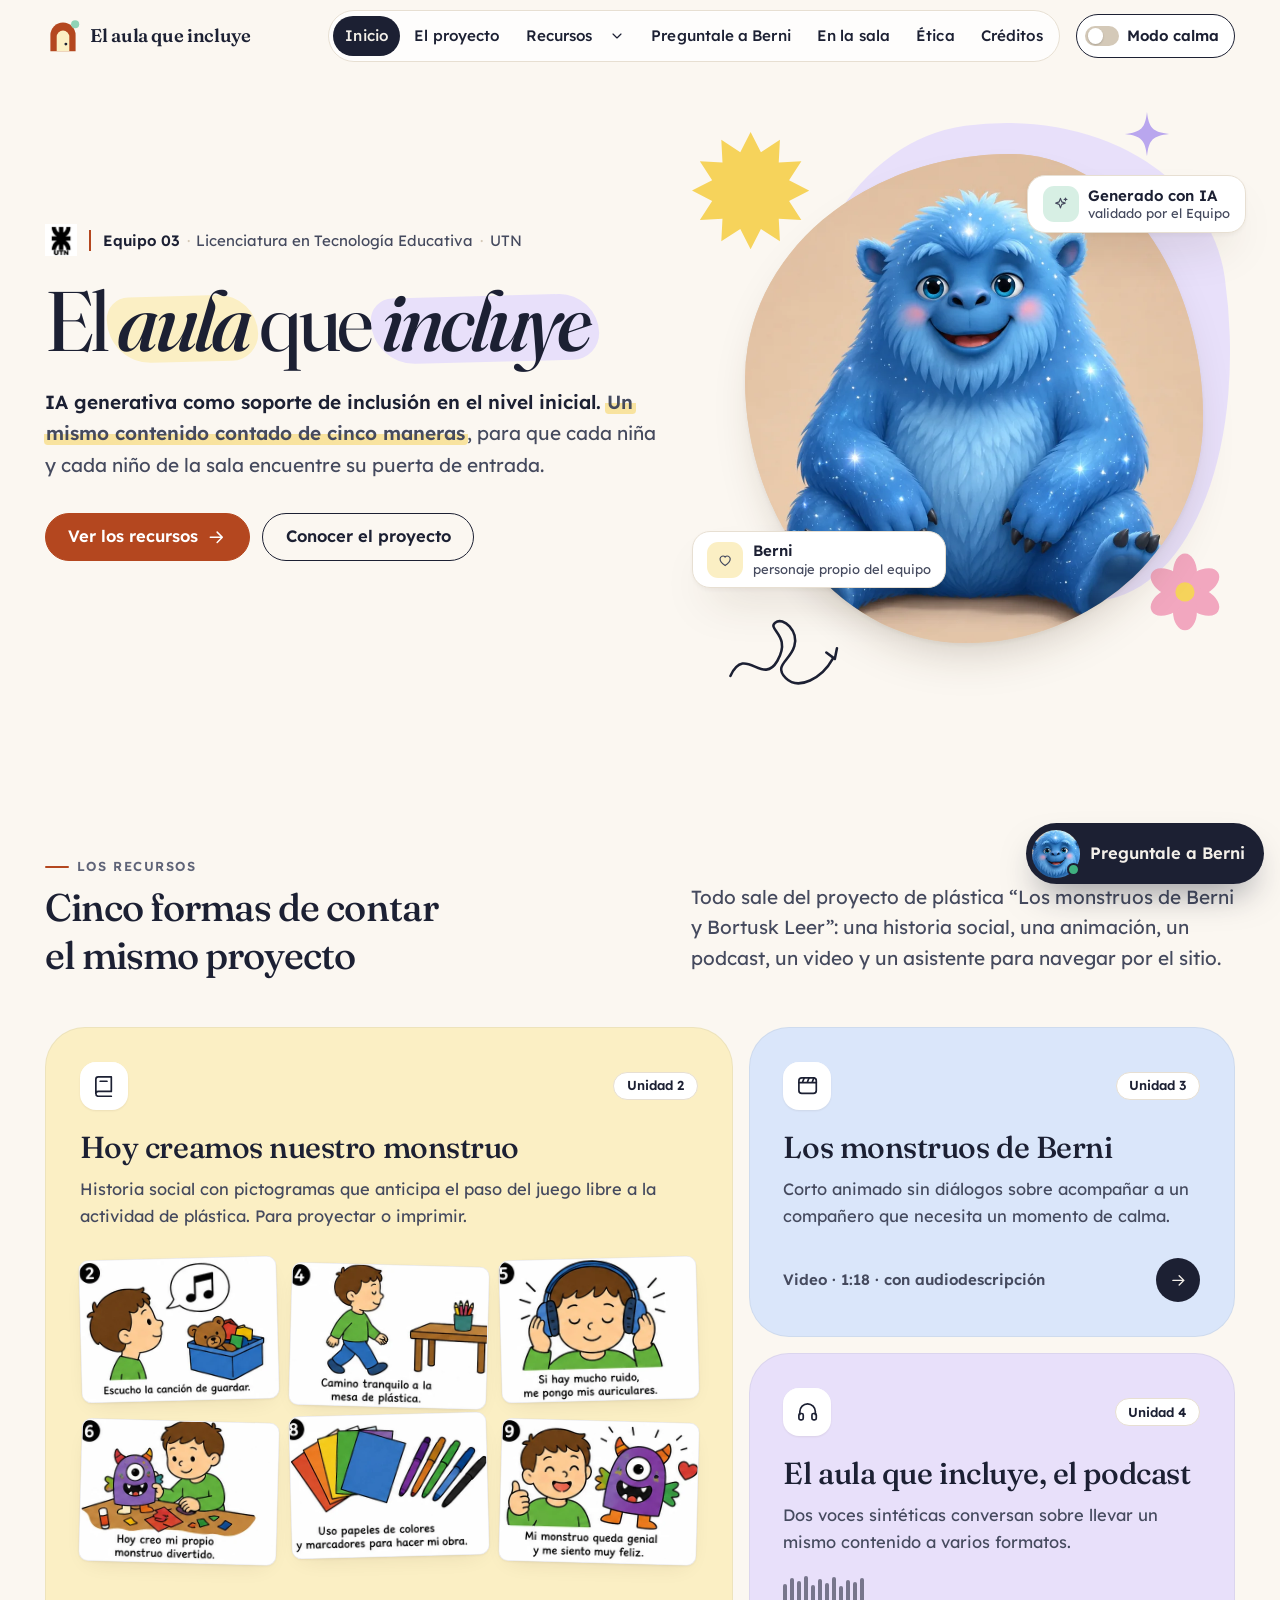
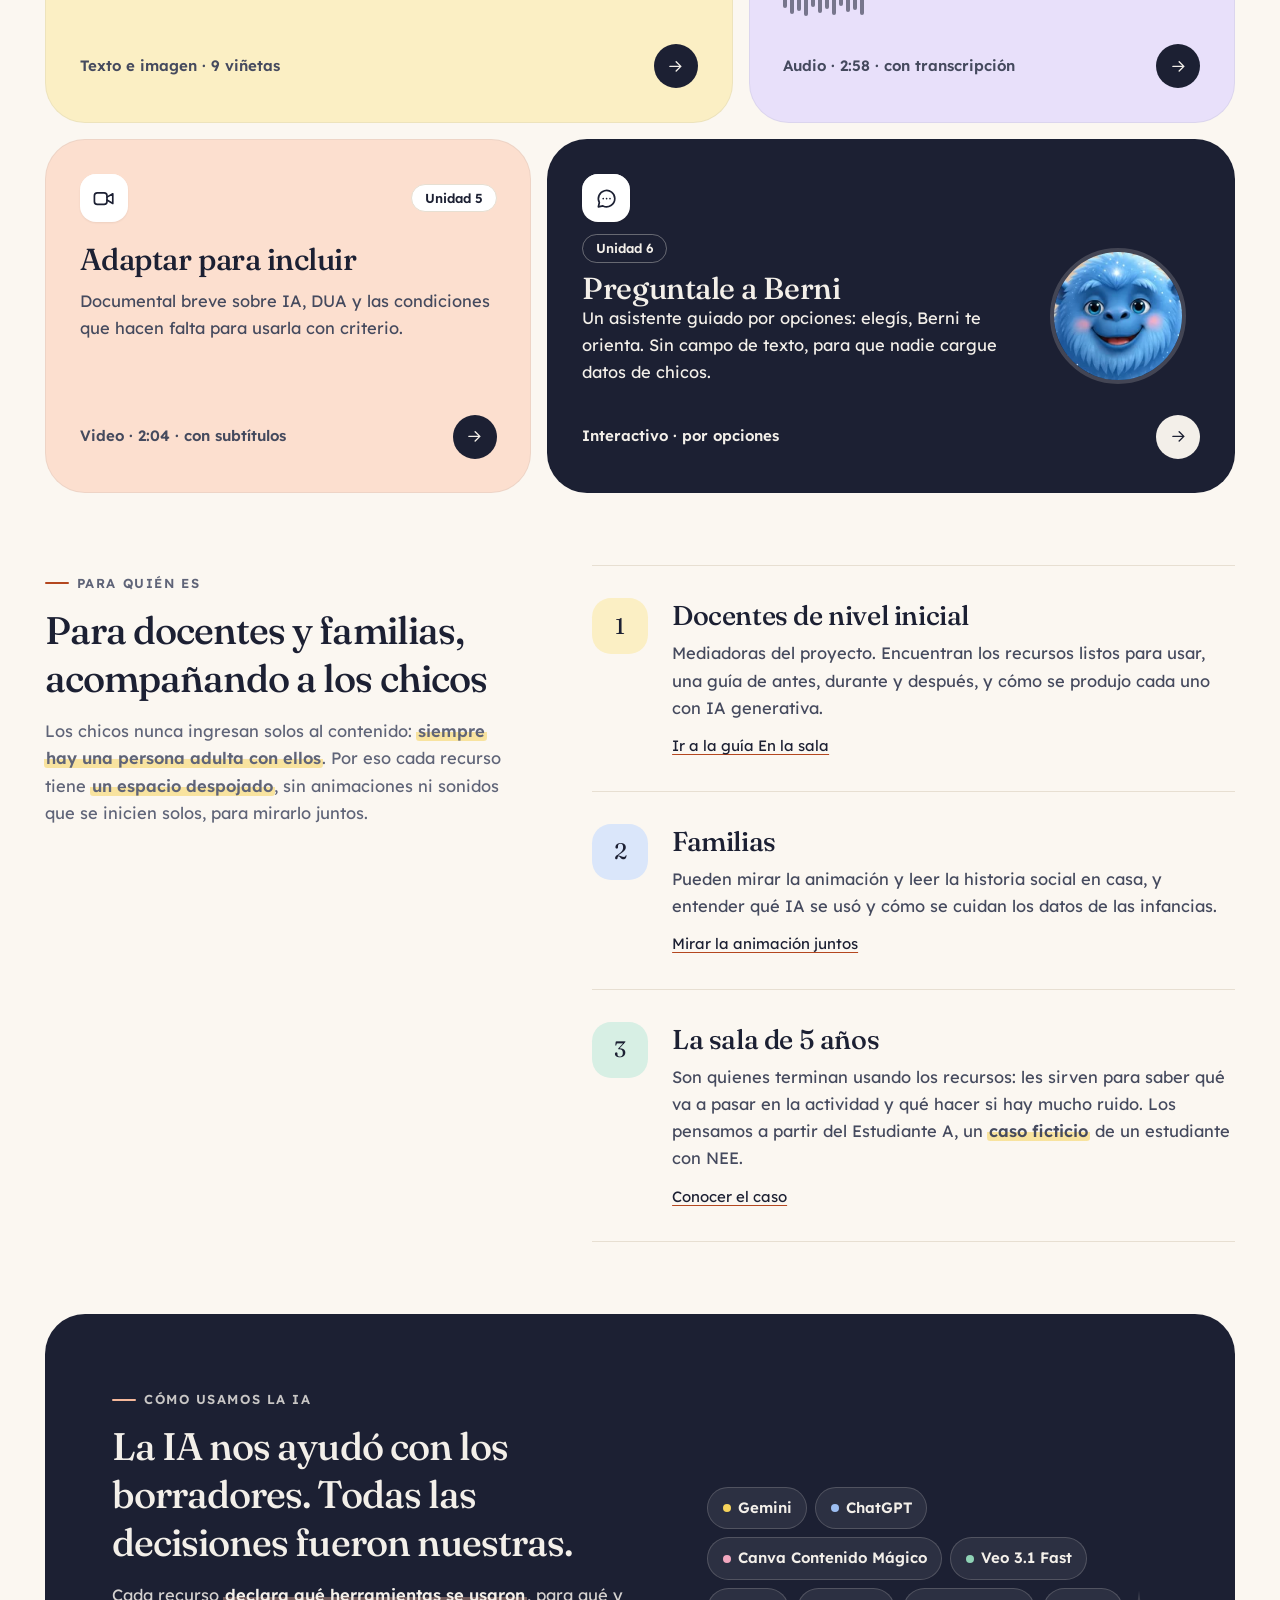
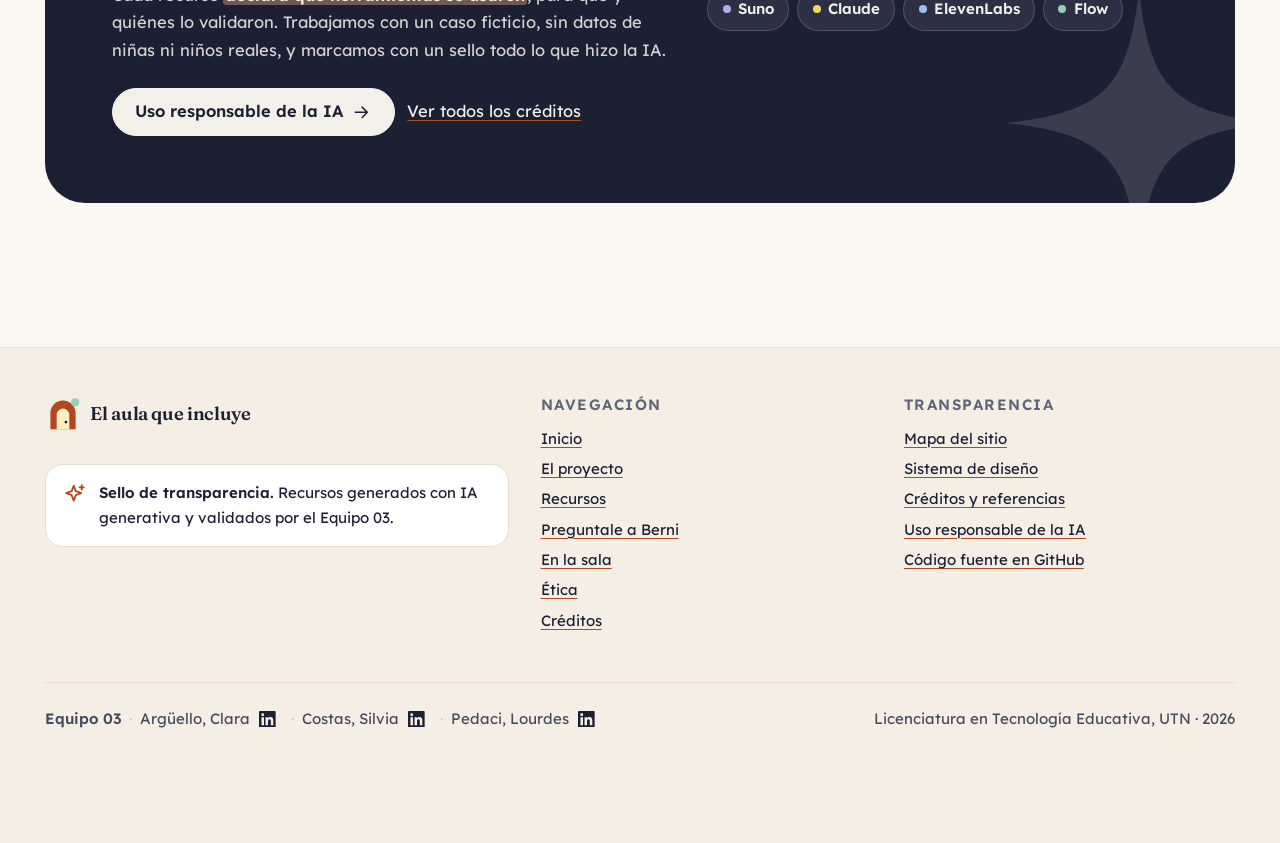
==== commit 9ef16fb7: "Cumple WCAG 1.4.12 con el espaciado de texto agrandado y ajusta la etiqueta de la portada El estado " ====
--- a/index.html
+++ b/index.html
@@ -26,7 +26,7 @@
 <link rel="stylesheet" href="https://fonts.googleapis.com/css2?family=Lexend:wght@300..700&amp;family=Fraunces:ital,opsz,wght@0,9..144,300..700;1,9..144,300..700&amp;display=swap">
 <link rel="stylesheet" href="assets/css/tokens.css?v=20261107a">
 <link rel="stylesheet" href="assets/css/base.css?v=20261107a">
-<link rel="stylesheet" href="assets/css/components.css?v=20261107k">
+<link rel="stylesheet" href="assets/css/components.css?v=20261107m">
 <script src="assets/js/calma.js?v=20261107a"></script>
 <script src="assets/js/main.js?v=20261107b" defer></script>
 
@@ -77,7 +77,7 @@
         <img src="assets/img/berni/berni-900.webp" width="900" height="900" alt="Berni, un monstruo azul y peludo con destellos blancos, sentado y sonriendo." fetchpriority="high">
       </div>
       <div class="hero__tag hero__tag--a"><span class="hero__tag-ico"><svg class="icon" aria-hidden="true" focusable="false"><use href="#i-heart"/></svg></span><span><strong>Berni</strong>personaje propio del equipo</span></div>
-      <div class="hero__tag hero__tag--b"><span class="hero__tag-ico" style="background:var(--t-mint)"><svg class="icon" aria-hidden="true" focusable="false"><use href="#i-sparkle"/></svg></span><span><strong>Generado con IA</strong>validado por el Equipo 03</span></div>
+      <div class="hero__tag hero__tag--b"><span class="hero__tag-ico" style="background:var(--t-mint)"><svg class="icon" aria-hidden="true" focusable="false"><use href="#i-sparkle"/></svg></span><span><strong>Generado con IA</strong>validado por el Equipo</span></div>
     </div>
   </div>
 </section>
--- a/assets/css/components.css
+++ b/assets/css/components.css
@@ -265,6 +265,14 @@
 @media (min-width: 1280px) {
   .nav { display: block; }
   .menu-toggle, .mobile-menu { display: none !important; }
+}
+/* Por debajo de 360 px: menos aire entre logo y botones, para que el encabezado
+   entre aun con el espaciado de texto agrandado por la persona (WCAG 1.4.12) */
+@media (max-width: 359px) {
+  .site-header__inner { gap: var(--s-2); }
+  .brand { gap: 0.4rem; min-width: 0; }
+  .header-tools { gap: 0.25rem; }
+  .calma-toggle { padding: 0.4rem 0.55rem 0.4rem 0.4rem; gap: 0.35rem; }
 }
 @media (max-width: 479px) {
   .calma-toggle { padding-right: 0.7rem; }
@@ -1076,6 +1084,8 @@
   font-weight: 600;
   color: var(--c-ink);
   transition: border-color var(--dur), transform var(--dur) var(--ease-spring);
+  max-width: 100%;
+  overflow-wrap: anywhere;   /* con el espaciado de texto agrandado, una palabra larga no se sale de la pantalla (WCAG 1.4.12) */
 }
 .tree a:hover { border-color: var(--c-ink); transform: translateX(3px); }
 .tree a .dot { display: grid; place-items: center; width: 2rem; height: 2rem; border-radius: 50%; background: var(--tint, var(--c-bg-deep)); }
@@ -1293,7 +1303,7 @@
 .chat__head .chat-panel__close { width: 44px; height: 44px; flex: none; }
 .chat__head { padding-inline: var(--s-4); }
 /* Estado en una sola línea; si algún día no entra, se recorta con puntos suspensivos en vez de partirse */
-.chat__status { display: block; overflow: hidden; text-overflow: ellipsis; padding-left: 0.2rem; margin: 0.1rem 0 0 -0.2rem; line-height: 1.3; }
+.chat__status { display: block; white-space: normal; margin: 0.1rem 0 0; line-height: 1.3; }   /* entra en una línea; si la persona agranda el espaciado del texto, baja de renglón en vez de cortarse (WCAG 1.4.12) */
 .chat__status::before { display: inline-block; margin-right: 0.4rem; vertical-align: 0.05em; }
 .audience > * { min-width: 0; }
 /* Nodo de inicio: dos opciones por fila que ocupan todo el ancho, y la última
